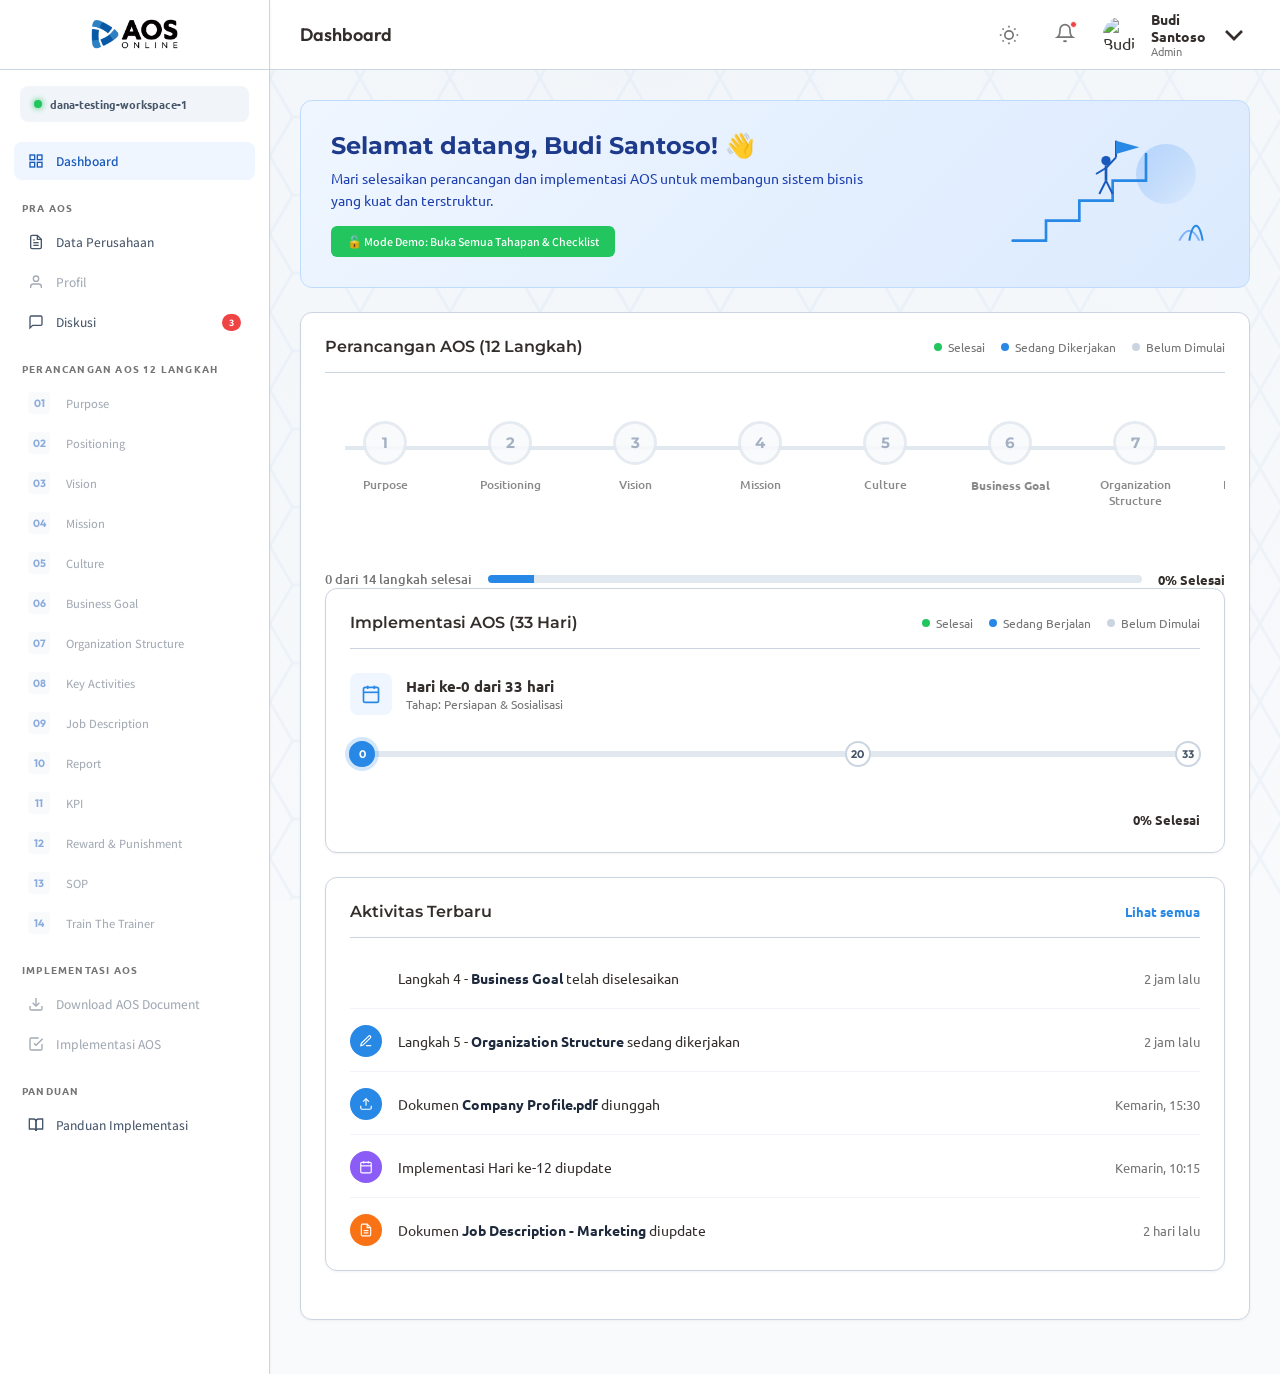
==== index.html @ a9e2eb30 "fix" ====
<!DOCTYPE html>
<html lang="id">

<head>
    <meta charset="UTF-8">
    <meta name="viewport" content="width=device-width, initial-scale=1.0">
    <title>AOS Online - Concept Redesign Mockup</title>

    <!-- Google Fonts for Premium Typography (Outfit and Poppins as per Guidelines replacement) -->
    <link rel="preconnect" href="https://fonts.googleapis.com">
    <link rel="preconnect" href="https://fonts.gstatic.com" crossorigin>
    <link
        href="https://fonts.googleapis.com/css2?family=Assistant:wght@300;400;500;600;700;800&family=Montserrat:wght@300;400;500;600;700;800&family=Outfit:wght@300;400;500;600;700;800&family=Poppins:wght@300;400;500;600;700&family=Ubuntu:wght@300;400;500;700&display=swap"
        rel="stylesheet">

    <!-- Link styles.css -->
    <link rel="stylesheet" href="styles.css">
</head>

<body class="light-theme">

    <!-- APP CONTAINER -->
    <div class="app-container">

        <!-- SIDEBAR NAVIGATION -->
        <aside class="sidebar">
            <!-- Sidebar Header & Logo -->
            <div class="sidebar-logo">
                <img id="sidebar-logo-img" src="AOS Logo.png" alt="AOS Online Logo"
                    style="max-height: 40px; max-width: 100%; object-fit: contain;">
            </div>

            <!-- Workspace Status / Connection Badge -->
            <div class="workspace-badge">
                <span class="badge-dot pulse"></span>
                <span class="badge-title">dana-testing-workspace-1</span>
            </div>

            <!-- Sidebar Navigation Scroll Area -->
            <nav class="sidebar-nav">
                <!-- Dashboard (Main Page) -->
                <div class="nav-item active" data-tab="dashboard">
                    <svg class="nav-icon" viewBox="0 0 24 24" fill="none" stroke="currentColor" stroke-width="2">
                        <rect x="3" y="3" width="7" height="7"></rect>
                        <rect x="14" y="3" width="7" height="7"></rect>
                        <rect x="14" y="14" width="7" height="7"></rect>
                        <rect x="3" y="14" width="7" height="7"></rect>
                    </svg>
                    <span>Dashboard</span>
                </div>

                <div class="nav-section-title">Pra AOS</div>
                <div class="nav-item" data-tab="data-perusahaan" id="nav-data-perusahaan">
                    <svg class="nav-icon" viewBox="0 0 24 24" fill="none" stroke="currentColor" stroke-width="2">
                        <path d="M14 2H6a2 2 0 0 0-2 2v16a2 2 0 0 0 2 2h12a2 2 0 0 0 2-2V8z"></path>
                        <polyline points="14 2 14 8 20 8"></polyline>
                        <line x1="16" y1="13" x2="8" y2="13"></line>
                        <line x1="16" y1="17" x2="8" y2="17"></line>
                        <polyline points="10 9 9 9 8 9"></polyline>
                    </svg>
                    <span>Data Perusahaan</span>
                </div>
                <div class="nav-item locked" data-tab="profil" id="nav-profil">
                    <svg class="nav-icon" viewBox="0 0 24 24" fill="none" stroke="currentColor" stroke-width="2">
                        <path d="M20 21v-2a4 4 0 0 0-4-4H8a4 4 0 0 0-4 4v2"></path>
                        <circle cx="12" cy="7" r="4"></circle>
                    </svg>
                    <span>Profil</span>
                </div>
                <div class="nav-item" data-tab="diskusi" id="nav-diskusi">
                    <svg class="nav-icon" viewBox="0 0 24 24" fill="none" stroke="currentColor" stroke-width="2">
                        <path d="M21 15a2 2 0 0 1-2 2H7l-4 4V5a2 2 0 0 1 2-2h14a2 2 0 0 1 2 2z"></path>
                    </svg>
                    <span>Diskusi</span>
                    <span class="chat-unread-count">3</span>
                </div>

                <div class="nav-section-title">Perancangan AOS 12 Langkah</div>
                <div class="nav-item step-item locked" data-step="1" id="nav-step-1">
                    <span class="step-num">01</span>
                    <span>Purpose</span>
                </div>
                <div class="nav-item step-item locked" data-step="2" id="nav-step-2">
                    <span class="step-num">02</span>
                    <span>Positioning</span>
                </div>
                <div class="nav-item step-item locked" data-step="3" id="nav-step-3">
                    <span class="step-num">03</span>
                    <span>Vision</span>
                </div>
                <div class="nav-item step-item locked" data-step="4" id="nav-step-4">
                    <span class="step-num">04</span>
                    <span>Mission</span>
                </div>
                <div class="nav-item step-item locked" data-step="5" id="nav-step-5">
                    <span class="step-num">05</span>
                    <span>Culture</span>
                </div>
                <div class="nav-item step-item locked" data-step="6" id="nav-step-6">
                    <span class="step-num">06</span>
                    <span>Business Goal</span>
                </div>
                <div class="nav-item step-item locked" data-step="7" id="nav-step-7">
                    <span class="step-num">07</span>
                    <span>Organization Structure</span>
                </div>
                <div class="nav-item step-item locked" data-step="8" id="nav-step-8">
                    <span class="step-num">08</span>
                    <span>Key Activities</span>
                </div>
                <div class="nav-item step-item locked" data-step="9" id="nav-step-9">
                    <span class="step-num">09</span>
                    <span>Job Description</span>
                </div>
                <div class="nav-item step-item locked" data-step="10" id="nav-step-10">
                    <span class="step-num">10</span>
                    <span>Report</span>
                </div>
                <div class="nav-item step-item locked" data-step="11" id="nav-step-11">
                    <span class="step-num">11</span>
                    <span>KPI</span>
                </div>
                <div class="nav-item step-item locked" data-step="12" id="nav-step-12">
                    <span class="step-num">12</span>
                    <span>Reward & Punishment</span>
                </div>
                <div class="nav-item step-item locked" data-step="13" id="nav-step-13">
                    <span class="step-num">13</span>
                    <span>SOP</span>
                </div>
                <div class="nav-item step-item locked" data-step="14" id="nav-step-14">
                    <span class="step-num">14</span>
                    <span>Train The Trainer</span>
                </div>

                <div class="nav-section-title">Implementasi AOS</div>
                <div class="nav-item locked" data-tab="download-document" id="nav-download-document">
                    <svg class="nav-icon" viewBox="0 0 24 24" fill="none" stroke="currentColor" stroke-width="2">
                        <path d="M21 15v4a2 2 0 0 1-2 2H5a2 2 0 0 1-2-2v-4"></path>
                        <polyline points="7 10 12 15 17 10"></polyline>
                        <line x1="12" y1="15" x2="12" y2="3"></line>
                    </svg>
                    <span>Download AOS Document</span>
                </div>
                <div class="nav-item locked" data-tab="aos-checklist" id="nav-aos-checklist">
                    <svg class="nav-icon" viewBox="0 0 24 24" fill="none" stroke="currentColor" stroke-width="2">
                        <path d="M9 11l3 3L22 4"></path>
                        <path d="M21 12v7a2 2 0 0 1-2 2H5a2 2 0 0 1-2-2V5a2 2 0 0 1 2-2h11"></path>
                    </svg>
                    <span>Implementasi AOS</span>
                </div>

                <div class="nav-section-title">Panduan</div>
                <div class="nav-item" data-tab="panduan" id="nav-panduan">
                    <svg class="nav-icon" viewBox="0 0 24 24" fill="none" stroke="currentColor" stroke-width="2">
                        <path d="M2 3h6a4 4 0 0 1 4 4v14a3 3 0 0 0-3-3H2z"></path>
                        <path d="M22 3h-6a4 4 0 0 0-4 4v14a3 3 0 0 1 3-3h7z"></path>
                    </svg>
                    <span>Panduan Implementasi</span>
                </div>
            </nav>
        </aside>

        <!-- MAIN CONTENT CONTAINER -->
        <main class="main-content">

            <!-- HEADER -->
            <header class="main-header">
                <div class="header-breadcrumb">
                    <span class="breadcrumb-page current-page-title">Dashboard</span>
                </div>

                <div class="header-actions">
                    <!-- Theme Toggle -->
                    <button class="theme-toggle-btn" aria-label="Toggle Theme">
                        <svg class="sun-icon" viewBox="0 0 24 24" fill="none" stroke="currentColor" stroke-width="2">
                            <circle cx="12" cy="12" r="5"></circle>
                            <line x1="12" y1="1" x2="12" y2="3"></line>
                            <line x1="12" y1="21" x2="12" y2="23"></line>
                            <line x1="4.22" y1="4.22" x2="5.64" y2="5.64"></line>
                            <line x1="18.36" y1="18.36" x2="19.78" y2="19.78"></line>
                            <line x1="1" y1="12" x2="3" y2="12"></line>
                            <line x1="21" y1="12" x2="23" y2="12"></line>
                            <line x1="4.22" y1="19.78" x2="5.64" y2="18.36"></line>
                            <line x1="18.36" y1="5.64" x2="19.78" y2="4.22"></line>
                        </svg>
                        <svg class="moon-icon" viewBox="0 0 24 24" fill="none" stroke="currentColor" stroke-width="2">
                            <path d="M21 12.79A9 9 0 1 1 11.21 3 7 7 0 0 0 21 12.79z"></path>
                        </svg>
                    </button>

                    <!-- Notifications -->
                    <div class="notifications-dropdown">
                        <div class="notification-trigger">
                            <svg viewBox="0 0 24 24" fill="none" stroke="currentColor" stroke-width="2">
                                <path d="M18 8A6 6 0 0 0 6 8c0 7-3 9-3 9h18s-3-2-3-9"></path>
                                <path d="M13.73 21a2 2 0 0 1-3.46 0"></path>
                            </svg>
                            <span class="notif-dot"></span>
                        </div>
                    </div>

                    <!-- User Profile Dropdown -->
                    <div class="user-profile">
                        <img src="https://images.unsplash.com/photo-1472099645785-5658abf4ff4e?auto=format&fit=crop&w=150&h=150&q=80"
                            alt="Budi Santoso User Avatar" class="user-avatar">
                        <div class="user-info-text">
                            <span class="user-name">Budi Santoso</span>
                            <span class="user-role">Admin</span>
                        </div>
                        <svg class="dropdown-chevron" viewBox="0 0 24 24" fill="none" stroke="currentColor"
                            stroke-width="2">
                            <polyline points="6 9 12 15 18 9"></polyline>
                        </svg>
                    </div>
                </div>
            </header>

            <!-- VIEWPORT (SCROLLABLE CONTENT WINDOW) -->
            <div class="viewport">

                <!-- 1. DASHBOARD VIEW -->
                <div class="view-panel active-panel" id="panel-dashboard">
                    <!-- Welcome Banner with Brand Guidelines Gradient and climbing man illustration -->
                    <section class="dashboard-banner">
                        <div class="banner-content">
                            <h1 class="banner-title">Selamat datang, Budi Santoso! 👋</h1>
                            <p class="banner-desc">Mari selesaikan perancangan dan implementasi AOS untuk membangun
                                sistem bisnis yang kuat dan terstruktur.</p>
                            <button class="btn btn-success" id="btn-unlock-all-demo"
                                style="margin-top: 15px; font-size:12px; font-weight:600; padding:8px 16px; display:inline-flex; align-items:center; gap:6px; cursor:pointer;">
                                🔓 Mode Demo: Buka Semua Tahapan & Checklist
                            </button>
                        </div>
                        <div class="banner-visual">
                            <!-- Premium SVG Illustration: Business Success / Scaling Steps -->
                            <svg viewBox="0 0 320 180" xmlns="http://www.w3.org/2000/svg">
                                <defs>
                                    <linearGradient id="stairs-grad" x1="0%" y1="100%" x2="0%" y2="0%">
                                        <stop offset="0%" stop-color="#1859BC" stop-opacity="0.1" />
                                        <stop offset="100%" stop-color="#2888E6" stop-opacity="0.8" />
                                    </linearGradient>
                                    <linearGradient id="sun-glow" x1="0%" y1="0%" x2="100%" y2="100%">
                                        <stop offset="0%" stop-color="#82B2FA" stop-opacity="0.4" />
                                        <stop offset="100%" stop-color="#2888E6" stop-opacity="0" />
                                    </linearGradient>
                                </defs>
                                <circle cx="240" cy="60" r="45" fill="url(#sun-glow)" />
                                <!-- Stairs representing AOS Steps -->
                                <path d="M10 160 L60 160 L60 130 L110 130 L110 100 L160 100 L160 70 L210 70 L210 30"
                                    fill="none" stroke="#2888E6" stroke-width="4" stroke-linecap="round" />
                                <!-- Businessman climbing stairs holding a blue flag -->
                                <g transform="translate(130, 25)">
                                    <!-- Head -->
                                    <circle cx="20" cy="15" r="7" fill="#1859BC" />
                                    <line x1="20" y1="22" x2="20" y2="45" stroke="#1859BC" stroke-width="4" />
                                    <!-- Arms -->
                                    <line x1="20" y1="26" x2="35" y2="10" stroke="#1859BC" stroke-width="3" />
                                    <line x1="20" y1="26" x2="5" y2="35" stroke="#1859BC" stroke-width="3" />
                                    <!-- Legs -->
                                    <line x1="20" y1="45" x2="10" y2="65" stroke="#1859BC" stroke-width="3" />
                                    <line x1="20" y1="45" x2="30" y2="65" stroke="#1859BC" stroke-width="3" />
                                    <!-- Flagpole and flag -->
                                    <line x1="35" y1="10" x2="35" y2="-15" stroke="#1859BC" stroke-width="3" />
                                    <path d="M35 -15 L70 -5 L35 5 Z" fill="#2888E6" />
                                </g>
                                <!-- Plants illustration elements in background -->
                                <path d="M260 160 C270 140, 280 140, 290 160" stroke="#82B2FA" stroke-width="3"
                                    fill="none" />
                                <path d="M275 160 C280 130, 290 130, 295 160" stroke="#2888E6" stroke-width="3"
                                    fill="none" />
                            </svg>
                        </div>
                    </section>

                    <!-- AOS 12 Langkah Horizontal Node Timeline -->
                    <section class="tracker-section">
                        <div class="section-header">
                            <h2 class="section-title">Perancangan AOS (12 Langkah)</h2>
                            <div class="status-legend">
                                <span class="legend-item"><span class="legend-dot bg-success"></span> Selesai</span>
                                <span class="legend-item"><span class="legend-dot bg-blue"></span> Sedang
                                    Dikerjakan</span>
                                <span class="legend-item"><span class="legend-dot bg-muted"></span> Belum Dimulai</span>
                            </div>
                        </div>

                        <!-- Horizontal Node List Container -->
                        <div class="horizontal-timeline-container">
                            <div class="timeline-nodes-wrapper">
                                <div class="timeline-connect-line"></div>
                                <div class="timeline-nodes-list">
                                    <!-- Step 1: Purpose -->
                                    <div class="step-node completed" data-step="1">
                                        <div class="node-circle">
                                            0
                                            <span class="badge-check">✅</span>
                                        </div>
                                        <span class="node-label">Purpose</span>
                                    </div>
                                    <!-- Step 2: Positioning -->
                                    <div class="step-node completed" data-step="2">
                                        <div class="node-circle">
                                            0
                                            <span class="badge-check">✅</span>
                                        </div>
                                        <span class="node-label">Positioning</span>
                                    </div>
                                    <!-- Step 3: Vision -->
                                    <div class="step-node completed" data-step="3">
                                        <div class="node-circle">
                                            1
                                            <span class="badge-check">✅</span>
                                        </div>
                                        <span class="node-label">Vision</span>
                                    </div>
                                    <!-- Step 4: Mission -->
                                    <div class="step-node completed" data-step="4">
                                        <div class="node-circle">
                                            2
                                            <span class="badge-check">✅</span>
                                        </div>
                                        <span class="node-label">Mission</span>
                                    </div>
                                    <!-- Step 5: Culture -->
                                    <div class="step-node completed" data-step="5">
                                        <div class="node-circle">
                                            3
                                            <span class="badge-check">✅</span>
                                        </div>
                                        <span class="node-label">Culture</span>
                                    </div>
                                    <!-- Step 6: Business Goal -->
                                    <div class="step-node in-progress" data-step="6">
                                        <div class="node-circle">4</div>
                                        <span class="node-label font-bold">Business Goal</span>
                                    </div>
                                    <!-- Step 7: Organization Structure -->
                                    <div class="step-node locked" data-step="7">
                                        <div class="node-circle">5</div>
                                        <span class="node-label">Organization Structure</span>
                                    </div>
                                    <!-- Step 8: Key Activities -->
                                    <div class="step-node locked" data-step="8">
                                        <div class="node-circle">6</div>
                                        <span class="node-label">Key Activities</span>
                                    </div>
                                    <!-- Step 9: Job Description -->
                                    <div class="step-node locked" data-step="9">
                                        <div class="node-circle">7</div>
                                        <span class="node-label">Job Description</span>
                                    </div>
                                    <!-- Step 10: Report -->
                                    <div class="step-node locked" data-step="10">
                                        <div class="node-circle">8</div>
                                        <span class="node-label">Report</span>
                                    </div>
                                    <!-- Step 11: KPI -->
                                    <div class="step-node locked" data-step="11">
                                        <div class="node-circle">9</div>
                                        <span class="node-label">Key Performance Indicator (KPI)</span>
                                    </div>
                                    <!-- Step 12: Reward & Punishment -->
                                    <div class="step-node locked" data-step="12">
                                        <div class="node-circle">10</div>
                                        <span class="node-label">Reward & Punishment</span>
                                    </div>
                                    <!-- Step 13: SOP -->
                                    <div class="step-node locked" data-step="13">
                                        <div class="node-circle">11</div>
                                        <span class="node-label">Standard Operating Procedure</span>
                                    </div>
                                    <!-- Step 14: Train The Trainer -->
                                    <div class="step-node locked" data-step="14">
                                        <div class="node-circle">12</div>
                                        <span class="node-label">Train The Trainer</span>
                                    </div>
                                </div>
                            </div>
                        </div>

                        <!-- Segmented progress bar matching user screenshot -->
                        <div class="progress-bar-section">
                            <span class="progress-desc-text">5 dari 12 langkah selesai</span>
                            <div class="progress-bar-container-multi">
                                <div class="progress-bar-segment segment-green" style="width: 42%;"></div>
                                <div class="progress-bar-segment segment-blue" style="width: 15%;"></div>
                                <div class="progress-bar-segment segment-gray" style="width: 43%;"></div>
                            </div>
                            <span class="progress-pct-text">42% Selesai</span>
                        </div>

                        <!-- Implementasi AOS (33 Hari) Section -->
                        <section class="tracker-section">
                            <div class="section-header">
                                <h2 class="section-title">Implementasi AOS (33 Hari)</h2>
                                <div class="status-legend">
                                    <span class="legend-item"><span class="legend-dot bg-success"></span> Selesai</span>
                                    <span class="legend-item"><span class="legend-dot bg-blue"></span> Sedang
                                        Berjalan</span>
                                    <span class="legend-item"><span class="legend-dot bg-muted"></span> Belum
                                        Dimulai</span>
                                </div>
                            </div>

                            <div class="implementation-container">
                                <div class="impl-info-row">
                                    <div class="impl-icon-box">
                                        <svg viewBox="0 0 24 24" fill="none" stroke="currentColor" stroke-width="2">
                                            <rect x="3" y="4" width="18" height="18" rx="2" ry="2"></rect>
                                            <line x1="16" y1="2" x2="16" y2="6"></line>
                                            <line x1="8" y1="2" x2="8" y2="6"></line>
                                            <line x1="3" y1="10" x2="21" y2="10"></line>
                                        </svg>
                                    </div>
                                    <div class="impl-meta-text">
                                        <span class="impl-title" id="dashboard-impl-title">Hari ke-12 dari 33
                                            hari</span>
                                        <span class="impl-desc" id="dashboard-impl-desc">Tahap: Persiapan &
                                            Sosialisasi</span>
                                    </div>
                                </div>

                                <div class="impl-timeline-bar-wrapper">
                                    <div class="impl-timeline-line">
                                        <div class="impl-timeline-fill" id="dashboard-impl-fill" style="width: 36%;">
                                        </div>
                                        <span class="impl-marker" style="left: 0%;">1</span>
                                        <span class="impl-marker active-marker" id="dashboard-impl-marker"
                                            style="left: 36%;">12</span>
                                        <span class="impl-marker" style="left: 60%;">20</span>
                                        <span class="impl-marker" style="left: 100%;">33</span>
                                    </div>
                                </div>

                                <div class="progress-bar-section">
                                    <span class="progress-pct-text font-bold" id="dashboard-impl-pct"
                                        style="margin-left: auto;">36% Selesai</span>
                                </div>
                            </div>
                        </section>

                        <!-- Aktivitas Terbaru Section -->
                        <section class="tracker-section">
                            <div class="section-header">
                                <h2 class="section-title">Aktivitas Terbaru</h2>
                                <a href="#" class="view-all-link">Lihat semua</a>
                            </div>

                            <ul class="activity-list-simple">
                                <li class="activity-row">
                                    <div class="activity-icon bg-green">
                                        <svg viewBox="0 0 24 24" fill="none" stroke="currentColor" stroke-width="2">
                                            <polyline points="20 6 9 17 4 12"></polyline>
                                        </svg>
                                    </div>
                                    <span class="activity-desc">Langkah 4 - <strong>Business Goal</strong> telah
                                        diselesaikan</span>
                                    <span class="activity-timestamp">2 jam lalu</span>
                                </li>
                                <li class="activity-row">
                                    <div class="activity-icon bg-blue">
                                        <svg viewBox="0 0 24 24" fill="none" stroke="currentColor" stroke-width="2">
                                            <path d="M12 20h9"></path>
                                            <path d="M16.5 3.5a2.12 2.12 0 0 1 3 3L7 19l-4 1 1-4Z"></path>
                                        </svg>
                                    </div>
                                    <span class="activity-desc">Langkah 5 - <strong>Organization Structure</strong>
                                        sedang dikerjakan</span>
                                    <span class="activity-timestamp">2 jam lalu</span>
                                </li>
                                <li class="activity-row">
                                    <div class="activity-icon bg-blue">
                                        <svg viewBox="0 0 24 24" fill="none" stroke="currentColor" stroke-width="2">
                                            <path d="M21 15v4a2 2 0 0 1-2 2H5a2 2 0 0 1-2-2v-4"></path>
                                            <polyline points="17 8 12 3 7 8"></polyline>
                                            <line x1="12" y1="3" x2="12" y2="15"></line>
                                        </svg>
                                    </div>
                                    <span class="activity-desc">Dokumen <strong>Company Profile.pdf</strong>
                                        diunggah</span>
                                    <span class="activity-timestamp">Kemarin, 15:30</span>
                                </li>
                                <li class="activity-row">
                                    <div class="activity-icon bg-purple">
                                        <svg viewBox="0 0 24 24" fill="none" stroke="currentColor" stroke-width="2">
                                            <rect x="3" y="4" width="18" height="18" rx="2" ry="2"></rect>
                                            <line x1="16" y1="2" x2="16" y2="6"></line>
                                            <line x1="8" y1="2" x2="8" y2="6"></line>
                                            <line x1="3" y1="10" x2="21" y2="10"></line>
                                        </svg>
                                    </div>
                                    <span class="activity-desc">Implementasi Hari ke-12 diupdate</span>
                                    <span class="activity-timestamp">Kemarin, 10:15</span>
                                </li>
                                <li class="activity-row">
                                    <div class="activity-icon bg-orange">
                                        <svg viewBox="0 0 24 24" fill="none" stroke="currentColor" stroke-width="2">
                                            <path d="M14 2H6a2 2 0 0 0-2 2v16a2 2 0 0 0 2 2h12a2 2 0 0 0 2-2V8z"></path>
                                            <polyline points="14 2 14 8 20 8"></polyline>
                                            <line x1="16" y1="13" x2="8" y2="13"></line>
                                            <line x1="16" y1="17" x2="8" y2="17"></line>
                                        </svg>
                                    </div>
                                    <span class="activity-desc">Dokumen <strong>Job Description - Marketing</strong>
                                        diupdate</span>
                                    <span class="activity-timestamp">2 hari lalu</span>
                                </li>
                            </ul>
                        </section>
                </div>

                <!-- 2. DATA PERUSAHAAN VIEW -->
                <div class="view-panel" id="panel-data-perusahaan">
                    <div class="split-view-container">
                        <!-- Left Panel: Guided Form (V1) -->
                        <div class="form-container-card">
                            <div class="form-wizard-header">
                                <h2 class="form-wizard-title">Konfigurasi Data Perusahaan</h2>
                                <p class="form-wizard-subtitle">Silakan lengkapi profil identitas pemilik bisnis dan
                                    badan usaha Anda sesuai data riil saat ini.</p>

                                <!-- Step Indicators (3-step setup: Pemilik, Bisnis, & Produk) -->
                                <div class="wizard-steps-indicator">
                                    <div class="wizard-step active-step-indicator" data-step-indicator="1">
                                        <span class="step-indicator-num">1</span>
                                        <span class="step-indicator-label">Identitas Pemilik</span>
                                    </div>
                                    <div class="wizard-indicator-line"></div>
                                    <div class="wizard-step" data-step-indicator="2">
                                        <span class="step-indicator-num">2</span>
                                        <span class="step-indicator-label">Identitas Bisnis</span>
                                    </div>
                                    <div class="wizard-indicator-line"></div>
                                    <div class="wizard-step" data-step-indicator="3">
                                        <span class="step-indicator-num">3</span>
                                        <span class="step-indicator-label">Produk Usaha</span>
                                    </div>
                                </div>
                            </div>

                            <!-- Wizard Form Content -->
                            <form id="company-wizard-form">
                                <!-- Step 1: Identitas Pemilik Bisnis -->
                                <div class="wizard-form-page active-form-page" data-form-page="1">
                                    <h3 class="form-section-title"
                                        style="font-size: 15px; margin-bottom: 15px; font-weight:600; color:var(--brand-royal);">
                                        Identitas Pemilik Bisnis (Pemilik)</h3>

                                    <div class="form-grid-2">
                                        <div class="form-group">
                                            <label for="owner-fullname">Nama Lengkap Pemilik *</label>
                                            <input type="text" id="owner-fullname" class="form-control" value="danaa">
                                        </div>
                                        <div class="form-group">
                                            <label for="owner-nickname">Nama Panggilan Pemilik *</label>
                                            <input type="text" id="owner-nickname" class="form-control" value="dana">
                                        </div>
                                    </div>

                                    <div class="form-group">
                                        <label for="owner-whatsapp">No WhatsApp *</label>
                                        <input type="text" id="owner-whatsapp" class="form-control"
                                            value="+628574734535">
                                    </div>

                                    <div class="form-grid-2">
                                        <div class="form-group">
                                            <label for="owner-province">Provinsi *</label>
                                            <select id="owner-province" class="form-control">
                                                <option value="JAWA TENGAH" selected>JAWA TENGAH</option>
                                                <option value="JAWA BARAT">JAWA BARAT</option>
                                                <option value="JAWA TIMUR">JAWA TIMUR</option>
                                                <option value="DKI JAKARTA">DKI JAKARTA</option>
                                                <option value="DI YOGYAKARTA">DI YOGYAKARTA</option>
                                            </select>
                                        </div>
                                        <div class="form-group">
                                            <label for="owner-city">Kota Domisili Pemilik *</label>
                                            <select id="owner-city" class="form-control">
                                                <option value="KABUPATEN CILACAP" selected>KABUPATEN CILACAP</option>
                                                <option value="KOTA SEMARANG">KOTA SEMARANG</option>
                                                <option value="KABUPATEN BANYUMAS">KABUPATEN BANYUMAS</option>
                                                <option value="KOTA SURAKARTA">KOTA SURAKARTA</option>
                                            </select>
                                        </div>
                                    </div>

                                    <div class="form-group">
                                        <label for="owner-gender">Jenis Kelamin *</label>
                                        <select id="owner-gender" class="form-control">
                                            <option value="pria" selected>Pria</option>
                                            <option value="wanita">Wanita</option>
                                        </select>
                                    </div>

                                    <div class="form-group">
                                        <label>Komunitas Bisnis yang Diikuti (Opsional)</label>
                                        <div id="community-input-group" style="display: flex; flex-direction: column; gap: 8px; margin-bottom: 8px;">
                                            <div class="dynamic-input-item" style="display:flex; gap:8px;">
                                                <input type="text" class="form-control" value="HIPMI" placeholder="Contoh: HIPMI, TDA, dll">
                                                <button type="button" class="btn btn-outline" style="padding: 0 12px; color: var(--danger); border-color: rgba(239,68,68,0.2);" onclick="this.parentElement.remove()" title="Hapus">
                                                    <svg viewBox="0 0 24 24" width="16" height="16" fill="none" stroke="currentColor" stroke-width="2"><path d="M18 6L6 18"></path><path d="M6 6l12 12"></path></svg>
                                                </button>
                                            </div>
                                        </div>
                                        <button type="button" class="btn btn-outline" style="font-size: 12px; padding: 6px 12px; display: inline-flex; align-items: center; gap: 6px; margin-top: 4px;" onclick="addCommunityInput()">
                                            <svg viewBox="0 0 24 24" width="14" height="14" fill="none" stroke="currentColor" stroke-width="2"><line x1="12" y1="5" x2="12" y2="19"></line><line x1="5" y1="12" x2="19" y2="12"></line></svg>
                                            Tambah Komunitas
                                        </button>
                                        
                                        <script>
                                            function addCommunityInput() {
                                                const container = document.getElementById('community-input-group');
                                                const div = document.createElement('div');
                                                div.className = 'dynamic-input-item';
                                                div.style.cssText = 'display:flex; gap:8px;';
                                                div.innerHTML = `
                                                    <input type="text" class="form-control" placeholder="Nama komunitas baru...">
                                                    <button type="button" class="btn btn-outline" style="padding: 0 12px; color: var(--danger); border-color: rgba(239,68,68,0.2);" onclick="this.parentElement.remove()" title="Hapus">
                                                        <svg viewBox="0 0 24 24" width="16" height="16" fill="none" stroke="currentColor" stroke-width="2"><path d="M18 6L6 18"></path><path d="M6 6l12 12"></path></svg>
                                                    </button>
                                                `;
                                                container.appendChild(div);
                                            }
                                        </script>
                                    </div>

                                    <div class="form-actions-wizard">
                                        <div></div>
                                        <button type="button" class="btn btn-primary btn-next-wizard"
                                            data-target-step="2">Lanjut Ke Identitas Bisnis &rarr;</button>
                                    </div>
                                </div>

                                <!-- Step 2: Identitas Bisnis -->
                                <div class="wizard-form-page" data-form-page="2">
                                    <h3 class="form-section-title"
                                        style="font-size: 15px; margin-bottom: 15px; font-weight:600; color:var(--brand-royal);">
                                        Identitas Bisnis & Operasional</h3>

                                    <div class="form-grid-2">
                                        <div class="form-group">
                                            <label for="company-brand">Nama Bisnis (Brand) *</label>
                                            <input type="text" id="company-brand" class="form-control" value="hpe">
                                        </div>
                                        <div class="form-group">
                                            <label for="company-entity">Badan Hukum *</label>
                                            <select id="company-entity" class="form-control">
                                                <option value="PT" selected>PT</option>
                                                <option value="CV">CV</option>
                                                <option value="UD">UD</option>
                                                <option value="Perorangan">Perorangan</option>
                                            </select>
                                        </div>
                                    </div>

                                    <div class="form-grid-2">
                                        <div class="form-group">
                                            <label for="company-legal">Nama Legal Bisnis *</label>
                                            <input type="text" id="company-legal" class="form-control"
                                                value="PT Harta Putera Epik">
                                        </div>
                                        <div class="form-group">
                                            <label for="company-industry">Industri *</label>
                                            <select id="company-industry" class="form-control">
                                                <option value="Pendidikan">Pendidikan</option>
                                                <option value="FnB">FnB</option>
                                                <option value="Manufaktur" selected>Manufaktur</option>
                                                <option value="Retail & Toko">Retail & Toko</option>
                                                <option value="Developer & Kontraktor">Developer & Kontraktor</option>
                                                <option value="Fashion">Fashion</option>
                                                <option value="Klinik">Klinik</option>
                                            </select>
                                        </div>
                                    </div>

                                    <div class="form-grid-2">
                                        <div class="form-group">
                                            <label for="company-category">Kategori Bisnis *</label>
                                            <select id="company-category" class="form-control">
                                                <!-- Will be populated dynamically in app.js -->
                                            </select>
                                        </div>
                                        <div class="form-group">
                                            <label for="company-age">Lama Usaha (Tahun) *</label>
                                            <input type="number" id="company-age" class="form-control" value="3"
                                                min="0">
                                        </div>
                                    </div>

                                    <!-- Conditional field for other business category -->
                                    <div class="form-group" id="company-category-other-wrapper" style="display: none;">
                                        <label for="company-category-other">Keterangan Nama Produk/Layanan Utama
                                            *</label>
                                        <input type="text" id="company-category-other" class="form-control"
                                            placeholder="Masukkan kategori lainnya">
                                    </div>

                                    <div class="form-grid-2">
                                        <div class="form-group">
                                            <label for="company-branches">Jumlah Cabang (Jika Ada) *</label>
                                            <input type="number" id="company-branches" class="form-control" value="2"
                                                min="0">
                                        </div>
                                        <div class="form-group">
                                            <label for="company-ownership">Status Kepemilikan Usaha *</label>
                                            <select id="company-ownership" class="form-control">
                                                <option value="Milik Pribadi" selected>Milik Pribadi</option>
                                                <option value="Syirkah">Syirkah</option>
                                            </select>
                                        </div>
                                    </div>

                                    <!-- Conditional field for partnership count -->
                                    <div class="form-group" id="company-partners-count-wrapper" style="display: none;">
                                        <label for="company-partners-count">Jumlah Mitra (Berapa Orang) *</label>
                                        <input type="number" id="company-partners-count" class="form-control" value="1"
                                            min="1">
                                    </div>

                                    <div class="form-grid-2">
                                        <div class="form-group">
                                            <label for="company-status">Status Usaha *</label>
                                            <select id="company-status" class="form-control">
                                                <option value="Pusat" selected>Pusat</option>
                                                <option value="Cabang">Cabang</option>
                                            </select>
                                        </div>
                                        <div class="form-group">
                                            <label for="company-employees">Jumlah Karyawan Total *</label>
                                            <input type="number" id="company-employees" class="form-control" value="25"
                                                min="0">
                                        </div>
                                    </div>

                                    <div class="form-grid-2">
                                        <div class="form-group">
                                            <label for="company-revenue">Skala Bisnis (Omset) Tahunan *</label>
                                            <select id="company-revenue" class="form-control">
                                                <option value="Mikro (< 300 Juta)">Mikro (< 300 Juta)</option>
                                                <option value="Kecil (300 Jt - 2.5 M)" selected>Kecil (300 Jt - 2.5 M)
                                                </option>
                                                <option value="Menengah (2.5 M - 50 M)">Menengah (2.5 M - 50 M)</option>
                                                <option value="Besar (> 50 Miliar)">Besar (> 50 Miliar)</option>
                                            </select>
                                        </div>
                                        <div class="form-group">
                                            <label for="company-psak">Laporan Keuangan PSAK? *</label>
                                            <select id="company-psak" class="form-control">
                                                <option value="Sudah">Sudah</option>
                                                <option value="Belum" selected>Belum</option>
                                                <option value="Sedang Proses">Sedang Proses</option>
                                            </select>
                                        </div>
                                    </div>

                                    <div class="form-grid-2">
                                        <div class="form-group">
                                            <label for="company-province">Provinsi Usaha *</label>
                                            <select id="company-province" class="form-control">
                                                <option value="DKI JAKARTA" selected>DKI JAKARTA</option>
                                                <option value="JAWA BARAT">JAWA BARAT</option>
                                                <option value="JAWA TENGAH">JAWA TENGAH</option>
                                                <option value="DI YOGYAKARTA">DI YOGYAKARTA</option>
                                            </select>
                                        </div>
                                        <div class="form-group">
                                            <label for="company-city">Kota Usaha *</label>
                                            <select id="company-city" class="form-control">
                                                <option value="JAKARTA SELATAN" selected>JAKARTA SELATAN</option>
                                                <option value="KOTA SEMARANG">KOTA SEMARANG</option>
                                                <option value="KOTA YOGYAKARTA">KOTA YOGYAKARTA</option>
                                                <option value="KABUPATEN SLEMAN">KABUPATEN SLEMAN</option>
                                            </select>
                                        </div>
                                    </div>

                                    <div class="form-grid-2">
                                        <div class="form-group">
                                            <label for="company-phone">Nomor Telepon Kantor *</label>
                                            <input type="text" id="company-phone" class="form-control"
                                                value="021-88992211">
                                        </div>
                                        <div class="form-group">
                                            <label for="sales-website">Website Bisnis *</label>
                                            <input type="text" id="sales-website" class="form-control"
                                                value="https://hartaputera.id">
                                        </div>
                                    </div>

                                    <div class="form-group">
                                        <label for="company-address">Alamat Kantor Pusat *</label>
                                        <textarea id="company-address" class="form-control"
                                            rows="2">South Quarter Tower A, Lt. 12, Cilandak, Jakarta Selatan</textarea>
                                    </div>

                                    <div class="form-group" style="margin-top: 15px;">
                                        <label>3 Masalah Utama Bisnis Saat Ini *</label>
                                        <div style="display: flex; flex-direction: column; gap: 8px;">
                                            <input type="text" id="company-issue-1" class="form-control"
                                                placeholder="Masalah 1"
                                                value="Ketergantungan operasional pada founder tinggi">
                                            <input type="text" id="company-issue-2" class="form-control"
                                                placeholder="Masalah 2"
                                                value="Belum memiliki SOP tertulis yang terstandarisasi">
                                            <input type="text" id="company-issue-3" class="form-control"
                                                placeholder="Masalah 3"
                                                value="Pencatatan keuangan masih manual & belum PSAK">
                                        </div>
                                    </div>

                                    <div class="form-actions-wizard">
                                        <button type="button" class="btn btn-outline btn-prev-wizard"
                                            data-target-step="1">&larr; Kembali</button>
                                        <button type="button" class="btn btn-primary btn-next-wizard"
                                            data-target-step="3">Lanjut Ke Produk &rarr;</button>
                                    </div>
                                </div>

                                <!-- Step 3: Produk Perusahaan -->
                                <div class="wizard-form-page" data-form-page="3">
                                    <h3 class="form-section-title"
                                        style="font-size: 15px; margin-bottom: 15px; font-weight:600; color:var(--brand-royal);">
                                        Produk & Media Sosial</h3>

                                    <div class="form-group">
                                        <label for="product-primary">Produk/Layanan Utama yang Dijual *</label>
                                        <input type="text" id="product-primary" class="form-control"
                                            value="Aplikasi SaaS Manajemen Keuangan">
                                    </div>

                                    <!-- Sosial Media / Marketplace Section (Dynamic Rows) -->
                                    <div class="form-group">
                                        <label>Akun Sosial Media / Marketplace</label>
                                        <div id="social-media-rows-container">
                                            <div class="social-media-row"
                                                style="display: flex; gap: 10px; margin-bottom: 8px;">
                                                <select class="form-control social-platform" style="width: 35%;">
                                                    <option value="Instagram" selected>Instagram</option>
                                                    <option value="Facebook">Facebook</option>
                                                    <option value="TikTok">TikTok</option>
                                                    <option value="Shopee">Shopee</option>
                                                    <option value="Tokopedia">Tokopedia</option>
                                                    <option value="Lainnya">Lainnya</option>
                                                </select>
                                                <input type="text" class="form-control social-username"
                                                    placeholder="@akun / link" value="@hartaputera.id">
                                                <button type="button" class="btn btn-outline btn-remove-social"
                                                    style="padding: 10px; border-color: #fca5a5; color: #ef4444;">&times;</button>
                                            </div>
                                        </div>
                                        <button type="button" id="btn-add-social" class="btn btn-outline"
                                            style="font-size: 11px; padding: 6px 12px; margin-top: 5px;">+ Tambah
                                            Akun</button>
                                    </div>

                                    <!-- Kategori Lainnya & Rentang Harga -->
                                    <div class="form-group">
                                        <label>Kategori Produk & Estimasi Rentang Harga (Opsional)</label>
                                        <div class="product-price-grid"
                                            style="display: flex; flex-direction: column; gap: 8px;">
                                            <div class="price-row"
                                                style="display: flex; gap: 10px; align-items: center;">
                                                <input type="text" class="form-control prod-cat-name"
                                                    placeholder="Kategori Produk 1" value="Paket Premium"
                                                    style="flex: 2;">
                                                <input type="number" class="form-control prod-price-min"
                                                    placeholder="Harga Min" value="500000" style="flex: 1;">
                                                <span style="color: var(--text-muted); font-size: 11px;">s/d</span>
                                                <input type="number" class="form-control prod-price-max"
                                                    placeholder="Harga Max" value="1500000" style="flex: 1;">
                                            </div>
                                            <div class="price-row"
                                                style="display: flex; gap: 10px; align-items: center;">
                                                <input type="text" class="form-control prod-cat-name"
                                                    placeholder="Kategori Produk 2" value="Paket Starter"
                                                    style="flex: 2;">
                                                <input type="number" class="form-control prod-price-min"
                                                    placeholder="Harga Min" value="150000" style="flex: 1;">
                                                <span style="color: var(--text-muted); font-size: 11px;">s/d</span>
                                                <input type="number" class="form-control prod-price-max"
                                                    placeholder="Harga Max" value="450000" style="flex: 1;">
                                            </div>
                                            <div class="price-row"
                                                style="display: flex; gap: 10px; align-items: center;">
                                                <input type="text" class="form-control prod-cat-name"
                                                    placeholder="Kategori Produk 3" value="" style="flex: 2;">
                                                <input type="number" class="form-control prod-price-min"
                                                    placeholder="Harga Min" value="" style="flex: 1;">
                                                <span style="color: var(--text-muted); font-size: 11px;">s/d</span>
                                                <input type="number" class="form-control prod-price-max"
                                                    placeholder="Harga Max" value="" style="flex: 1;">
                                            </div>
                                            <div class="price-row"
                                                style="display: flex; gap: 10px; align-items: center;">
                                                <input type="text" class="form-control prod-cat-name"
                                                    placeholder="Kategori Produk 4" value="" style="flex: 2;">
                                                <input type="number" class="form-control prod-price-min"
                                                    placeholder="Harga Min" value="" style="flex: 1;">
                                                <span style="color: var(--text-muted); font-size: 11px;">s/d</span>
                                                <input type="number" class="form-control prod-price-max"
                                                    placeholder="Harga Max" value="" style="flex: 1;">
                                            </div>
                                            <div class="price-row"
                                                style="display: flex; gap: 10px; align-items: center;">
                                                <input type="text" class="form-control prod-cat-name"
                                                    placeholder="Kategori Produk 5" value="" style="flex: 2;">
                                                <input type="number" class="form-control prod-price-min"
                                                    placeholder="Harga Min" value="" style="flex: 1;">
                                                <span style="color: var(--text-muted); font-size: 11px;">s/d</span>
                                                <input type="number" class="form-control prod-price-max"
                                                    placeholder="Harga Max" value="" style="flex: 1;">
                                            </div>
                                        </div>
                                    </div>

                                    <div class="form-actions-wizard">
                                        <button type="button" class="btn btn-outline btn-prev-wizard"
                                            data-target-step="2">&larr; Kembali</button>
                                        <button type="submit" class="btn btn-success" id="btn-submit-wizard">Simpan Data
                                            Perusahaan &check;</button>
                                    </div>
                                </div>
                            </form>
                        </div>

                        <!-- Right Panel: Live Preview Card (V2 � Kartu Hidup) -->
                        <div class="live-card-preview-area">
                            <h4 class="preview-header-label">Live Preview (V2 � Kartu Hidup)</h4>
                            <div class="live-card">
                                <div class="live-card-hex-overlay"></div>
                                <div class="live-card-body">
                                    <div class="live-card-header">
                                        <div class="live-card-brand">
                                            <div class="live-card-logo-dot">AOS</div>
                                            <div>
                                                <h3 id="card-brand-preview">hpe</h3>
                                                <div
                                                    style="display: flex; gap: 6px; align-items: center; margin-top: 2px;">
                                                    <span id="card-industry-preview"
                                                        class="live-card-industry-tag">Teknologi & SaaS</span>
                                                    <span id="card-category-preview"
                                                        class="live-card-category-tag">Jasa</span>
                                                </div>
                                            </div>
                                        </div>
                                        <span id="card-entity-preview" class="live-card-entity-tag">PT</span>
                                    </div>

                                    <!-- Dynamic Details Container -->
                                    <div class="live-card-scroll-container">
                                        <!-- Section 1: Profil Pemilik -->
                                        <div class="card-section-block">
                                            <div class="column-title">Identitas Pemilik & Bisnis</div>
                                            <div class="card-info-grid">
                                                <div class="detail-row"><span class="detail-label">Pemilik</span><span
                                                        id="card-owner-preview" class="detail-value">danaa</span></div>
                                                <div class="detail-row"><span class="detail-label">WhatsApp</span><span
                                                        id="card-owner-wa-preview"
                                                        class="detail-value">+628574734535</span></div>
                                                <div class="detail-row"><span class="detail-label">Domisili</span><span
                                                        id="card-owner-city-preview" class="detail-value">CILACAP</span>
                                                </div>
                                                <div class="detail-row"><span class="detail-label">Nama Legal</span><span id="card-legal-preview"
                                                        class="detail-value">PT Harta Putera Epik</span></div>
                                            </div>
                                        </div>

                                        <!-- Section 2: Operasional & Skala -->
                                        <div class="card-section-block">
                                            <div class="column-title">Operasional & Skala Usaha</div>
                                            <div class="card-info-grid">
                                                <div class="detail-row"><span class="detail-label">Berdiri</span><span id="card-age-preview" class="detail-value">3 Tahun</span></div>
                                                <div class="detail-row"><span class="detail-label">Cabang</span><span
                                                        id="card-branches-preview" class="detail-value">2 Cabang</span>
                                                </div>
                                                <div class="detail-row"><span class="detail-label">Karyawan</span><span
                                                        id="card-employees-preview" class="detail-value">25 Orang</span>
                                                </div>
                                                <div class="detail-row"><span class="detail-label">Omset</span><span
                                                        id="card-revenue-preview" class="detail-value">300 Jt - 2.5 M</span></div>
                                                <div class="detail-row"><span
                                                        class="detail-label">Kepemilikan</span><span
                                                        id="card-ownership-preview" class="detail-value">Milik Sendiri</span></div>
                                                <div class="detail-row"><span class="detail-label">PSAK</span><span id="card-psak-preview"
                                                        class="detail-value">Belum</span></div>
                                                <div class="detail-row"><span
                                                        class="detail-label">Lokasi</span><span
                                                        id="card-loc-preview" class="detail-value">JAKARTA SELATAN, DKI JAKARTA</span></div>
                                                <div class="detail-row"><span
                                                        class="detail-label">Kontak</span><span
                                                        id="card-phone-web-preview" class="detail-value">021-88992211 / https://hartaputera.id</span></div>
                                            </div>
                                        </div>

                                        <!-- Section 3: Masalah Bisnis -->
                                        <div class="card-section-block">
                                            <div class="column-title">3 Masalah Utama Bisnis</div>
                                            <ol class="card-issues-list"
                                                style="margin-left: 12px; font-size: 11px; padding-left: 5px; line-height: 1.4;">
                                                <li id="card-issue-1-preview">Ketergantungan operasional pada founder
                                                    tinggi</li>
                                                <li id="card-issue-2-preview">Belum memiliki SOP tertulis yang
                                                    terstandarisasi</li>
                                                <li id="card-issue-3-preview">Pencatatan keuangan masih manual & belum
                                                    PSAK</li>
                                            </ol>
                                        </div>

                                        <!-- Section 4: Produk & Sosial Media -->
                                        <div class="card-section-block">
                                            <div class="column-title">Produk & Sosial Media</div>
                                            <div class="detail-row" style="margin-bottom: 5px;">
                                                <span class="detail-label">Produk Utama</span>
                                                <span id="card-product-preview" class="detail-value">Aplikasi SaaS
                                                    Manajemen Keuangan</span>
                                            </div>
                                            <div id="card-socials-preview"
                                                style="display: flex; flex-wrap: wrap; gap: 6px; margin-bottom: 5px;">
                                                <!-- Dynamic social media badges -->
                                            </div>
                                            <div id="card-prices-preview"
                                                style="font-size: 10px; display: flex; flex-direction: column; gap: 3px;">
                                                <!-- Dynamic pricing items -->
                                            </div>
                                        </div>

                                        <div class="detail-row" style="margin-top: 8px;">
                                            <span class="detail-label" style="width: 80px;">Alamat Kantor</span>
                                            <span id="card-address-preview" class="detail-value"
                                                style="white-space: normal;">South Quarter Tower A, Lt. 12, Cilandak,
                                                Jakarta Selatan</span>
                                        </div>
                                    </div>

                                    <div class="live-card-footer">
                                        <div class="live-card-status">
                                            <span class="status-indicator-light pulse-green"></span>
                                            <span id="card-status-preview">Tenant Aktif (Sudah Berjalan)</span>
                                        </div>
                                        <span class="card-uuid">UUID: AOS-2026-HPE99</span>
                                    </div>
                                </div>
                            </div>
                        </div>
                    </div>
                </div>

                <!-- 3. DISKUSI VIEW -->
                <div class="view-panel" id="panel-diskusi">
                    <div class="chat-workspace-container">
                        <!-- Chat Users Sidebar -->
                        <div class="chat-users-sidebar">
                            <h3 class="chat-sidebar-title">Anggota Diskusi</h3>
                            <div class="chat-search">
                                <input type="text" placeholder="Cari percakapan..." class="form-control text-sm">
                            </div>
                            <ul class="chat-user-list">
                                <li class="chat-user-item active-user">
                                    <div class="user-avatar-wrap">
                                        <img src="https://images.unsplash.com/photo-1507003211169-0a1dd7228f2d?auto=format&fit=crop&w=150&h=150&q=80"
                                            alt="Consultant avatar" class="chat-user-avatar">
                                        <span class="online-indicator"></span>
                                    </div>
                                    <div class="chat-user-meta">
                                        <span class="chat-user-name">Hilman Syahputra</span>
                                        <span class="chat-user-role">Konsultan AOS</span>
                                        <span class="chat-last-msg">Langkah 6 sudah kami siapkan template...</span>
                                    </div>
                                </li>
                                <li class="chat-user-item">
                                    <div class="user-avatar-wrap">
                                        <img src="https://images.unsplash.com/photo-1544005313-94ddf0286df2?auto=format&fit=crop&w=150&h=150&q=80"
                                            alt="Owner avatar" class="chat-user-avatar">
                                        <span class="online-indicator offline"></span>
                                    </div>
                                    <div class="chat-user-meta">
                                        <span class="chat-user-name">Dewi Lestari</span>
                                        <span class="chat-user-role">Owner Bisnis</span>
                                        <span class="chat-last-msg">Kapan jadwal evaluasi mingguan kita?</span>
                                    </div>
                                </li>
                            </ul>
                        </div>

                        <!-- Chat Message Window -->
                        <div class="chat-window">
                            <div class="chat-window-header">
                                <div class="active-chat-info">
                                    <h4 class="active-chat-name">Hilman Syahputra</h4>
                                    <span class="active-chat-status">Sedang online</span>
                                </div>
                            </div>
                            <div class="chat-messages-feed" id="chat-feed-box">
                                <div class="chat-message received-message">
                                    <div class="message-meta">
                                        <span class="sender-name">Hilman Syahputra</span>
                                        <span class="message-time">10:05</span>
                                    </div>
                                    <div class="message-bubble">
                                        Selamat pagi Pak Budi. Saya sudah meninjau draf visi misi yang bapak ajukan pada
                                        Langkah 3 & 4. Isinya sudah cukup selaras dengan sasaran industri teknologi
                                        bapak.
                                    </div>
                                </div>
                                <div class="chat-message sent-message">
                                    <div class="message-meta">
                                        <span class="sender-name">Anda</span>
                                        <span class="message-time">10:12</span>
                                    </div>
                                    <div class="message-bubble">
                                        Selamat pagi Pak Hilman. Terima kasih atas ulasannya. Saat ini kami sedang
                                        merumuskan Langkah 6 (Business Goal) terkait target penjualan produk CRM. Apakah
                                        ada acuan target rasio profit yang sehat?
                                    </div>
                                </div>
                                <div class="chat-system-event">
                                    <span>Hilman Syahputra mengunggah file
                                        <strong>Template_Business_Goal_AOS.xlsx</strong></span>
                                </div>
                                <div class="chat-message received-message">
                                    <div class="message-meta">
                                        <span class="sender-name">Hilman Syahputra</span>
                                        <span class="message-time">10:15</span>
                                    </div>
                                    <div class="message-bubble">
                                        Untuk industri SaaS, target marjin laba kotor awal rata-rata sehat berkisar
                                        antara 60%-70%. Saya baru saja melampirkan template Excel simulasi di atas untuk
                                        membantu penghitungan bapak sekeluarga. Silakan diunduh ya.
                                    </div>
                                </div>
                            </div>
                            <div class="chat-typing-indicator" id="typing-indicator" style="display: none;">
                                <span class="typing-dot"></span>
                                <span class="typing-dot"></span>
                                <span class="typing-dot"></span>
                                <span class="typing-label">Hilman Syahputra sedang mengetik...</span>
                            </div>
                            <div class="chat-input-area">
                                <form id="chat-input-form">
                                    <input type="text" id="chat-text-input"
                                        placeholder="Tulis pesan diskusi Anda disini..." class="form-control">
                                    <button type="submit" class="btn btn-primary">Kirim</button>
                                </form>
                            </div>
                        </div>
                    </div>
                </div>

                <!-- 4. PROFIL VIEW -->
                <div class="view-panel" id="panel-profil">
                    <div class="profile-dashboard-container">
                        <div class="profile-header-card">
                            <div class="profile-brand-banner">
                                <div class="profile-brand-logo">AOS</div>
                                <div class="profile-brand-meta">
                                    <h2 id="profile-brand-name">Harta Putera Epik</h2>
                                    <span id="profile-brand-legal" class="badge-legal">PT Harta Putera Epik</span>
                                    <span id="profile-brand-industry" class="badge-industry">Teknologi & SaaS</span>
                                </div>
                            </div>
                        </div>
                        <div class="profile-grid">
                            <div class="profile-section-card">
                                <h3 class="section-card-title">👤 Data Pemilik</h3>
                                <div class="profile-info-list">
                                    <div class="info-item"><span class="info-label">Nama Lengkap</span><span
                                            class="info-value" id="profile-owner-name">-</span></div>
                                    <div class="info-item"><span class="info-label">Nama Panggilan</span><span
                                            class="info-value" id="profile-owner-nickname">-</span></div>
                                    <div class="info-item"><span class="info-label">WhatsApp</span><span
                                            class="info-value" id="profile-owner-phone">-</span></div>
                                    <div class="info-item"><span class="info-label">Jenis Kelamin</span><span
                                            class="info-value" id="profile-owner-gender">-</span></div>
                                    <div class="info-item"><span class="info-label">Domisili</span><span
                                            class="info-value" id="profile-owner-city">-</span></div>
                                    <div class="info-item"><span class="info-label">Komunitas Bisnis</span><span
                                            class="info-value" id="profile-owner-community">-</span></div>
                                </div>
                            </div>
                            <div class="profile-section-card">
                                <h3 class="section-card-title">🏢 Detail Bisnis</h3>
                                <div class="profile-info-list">
                                    <div class="info-item"><span class="info-label">Badan Hukum</span><span
                                            class="info-value" id="profile-business-entity">-</span></div>
                                    <div class="info-item"><span class="info-label">Lama Usaha</span><span
                                            class="info-value" id="profile-business-age">-</span></div>
                                    <div class="info-item"><span class="info-label">Jumlah Cabang</span><span
                                            class="info-value" id="profile-business-branches">-</span></div>
                                    <div class="info-item"><span class="info-label">Status Kepemilikan</span><span
                                            class="info-value" id="profile-business-ownership">-</span></div>
                                    <div class="info-item"><span class="info-label">Jumlah Karyawan</span><span
                                            class="info-value" id="profile-business-employees">-</span></div>
                                    <div class="info-item"><span class="info-label">Skala Omset Tahunan</span><span
                                            class="info-value" id="profile-business-scale">-</span></div>
                                    <div class="info-item"><span class="info-label">Provinsi Lokasi</span><span
                                            class="info-value" id="profile-business-province">-</span></div>
                                    <div class="info-item"><span class="info-label">Kabupaten/Kota Lokasi</span><span
                                            class="info-value" id="profile-business-city">-</span></div>
                                    <div class="info-item"><span class="info-label">Laporan Keuangan PSAK</span><span
                                            class="info-value" id="profile-business-psak">-</span></div>
                                </div>
                            </div>
                            <div class="profile-section-card">
                                <h3 class="section-card-title">🛍️ Produk & Sosial Media</h3>
                                <div class="profile-info-list">
                                    <div class="info-item"><span class="info-label">Produk Utama</span><span
                                            class="info-value" id="profile-product-primary">-</span></div>
                                    <div class="info-item" style="flex-direction:column; align-items:flex-start;">
                                        <span class="info-label" style="margin-bottom:8px;">Kategori Produk & Estimasi
                                            Harga</span>
                                        <div class="price-list-preview" id="profile-prices-preview">
                                            <!-- Dynamically filled -->
                                        </div>
                                    </div>
                                    <div class="info-item" style="flex-direction:column; align-items:flex-start;">
                                        <span class="info-label" style="margin-bottom:8px;">Sosial Media</span>
                                        <div class="social-badges-container" id="profile-socials-preview">
                                            <!-- Dynamically filled -->
                                        </div>
                                    </div>
                                </div>
                            </div>
                            <div class="profile-section-card">
                                <h3 class="section-card-title">⚠️ Masalah Utama Bisnis</h3>
                                <div class="profile-issues-list" id="profile-issues-preview">
                                    <!-- Dynamically filled -->
                                </div>
                            </div>
                        </div>
                    </div>
                </div>

                <!-- 5. WORKSHEET VIEW (SPLIT SCREEN STEP FORM) -->
                <div class="view-panel" id="panel-worksheet">
                    <div class="worksheet-container">
                        <div class="worksheet-header">
                            <div class="worksheet-breadcrumb">
                                <span class="ws-parent">Perancangan AOS</span> &nbsp;/&nbsp; <span class="ws-current"
                                    id="ws-step-title">Langkah 01 - Purpose</span>
                            </div>
                            <div style="display:flex; gap:10px; align-items:center;">
                                <button class="btn btn-outline" id="btn-toggle-tips"
                                    style="font-size:11.5px; padding:8px 14px;">
                                    <svg class="toggle-tips-icon"
                                        style="width:14px; height:14px; transition: transform 0.2s;" viewBox="0 0 24 24"
                                        fill="none" stroke="currentColor" stroke-width="2">
                                        <polyline points="9 18 15 12 9 6"></polyline>
                                    </svg>
                                    <span class="toggle-tips-text">Sembunyikan Panduan</span>
                                </button>
                                <button class="btn btn-success" id="btn-save-step">Simpan & Lanjut 🚀</button>
                            </div>
                        </div>
                        <div class="worksheet-layout">
                            <div class="form-side" id="worksheet-form-container">
                                <!-- Form dynamically loaded here -->
                            </div>
                            <div class="tips-side">
                                <div class="tips-container">
                                    <h4 class="tips-title">💡 Tips Pengisian</h4>
                                    <div class="tips-content" id="worksheet-tips-content">
                                        <!-- Tips loaded here -->
                                    </div>
                                    <div class="tips-video-wrapper">
                                        <button class="btn btn-video" id="btn-play-video">
                                            <svg class="play-icon" viewBox="0 0 24 24" fill="currentColor">
                                                <polygon points="5 3 19 12 5 21 5 3"></polygon>
                                            </svg>
                                            <span>Tonton Video Panduan</span>
                                        </button>
                                    </div>
                                </div>
                            </div>
                        </div>
                    </div>
                </div>

                <!-- 5. DOWNLOAD DOCUMENT VIEW -->
                <div class="view-panel" id="panel-download-document">
                    <div class="checklist-container">
                        <h2 class="checklist-main-title">Download AOS Document</h2>
                        <p class="checklist-subtitle">Unduh kompilasi sistem bisnis perusahaan Anda berdasarkan jabatan
                            yang telah Anda rancang, atau unduh panduan implementasi 33 hari.</p>

                        <div class="checklist-grid" style="display:flex; flex-direction:column; gap:30px;">
                            <!-- Top: Positions document download table -->
                            <div class="form-card" style="margin-bottom: 0; padding: 25px;">
                                <div class="form-card-title" style="margin-bottom: 20px; font-size:16px;">Kompilasi
                                    Dokumen AOS per Jabatan</div>
                                <div style="overflow-x:auto;">
                                    <table class="table-form" id="ws-download-roles-table">
                                        <thead>
                                            <tr>
                                                <th>Nama Jabatan</th>
                                                <th>Divisi</th>
                                                <th>Level</th>
                                                <th style="width:120px; text-align:center;">Aksi</th>
                                            </tr>
                                        </thead>
                                        <tbody>
                                            <!-- Dynamically populated -->
                                        </tbody>
                                    </table>
                                </div>
                            </div>

                            <!-- Bottom: Premium PDF guide download card -->
                            <div class="form-card"
                                style="margin-bottom: 0; padding: 25px; background: linear-gradient(135deg, var(--muted-bg) 0%, rgba(30, 64, 175, 0.05) 100%); border-color: rgba(30, 64, 175, 0.2);">
                                <div style="display:flex; gap:20px; align-items:center; flex-wrap:wrap;">
                                    <div class="pdf-preview-icon"
                                        style="width:60px; height:80px; background:#ef4444; border-radius:6px; display:flex; flex-direction:column; justify-content:center; align-items:center; color:#fff; font-weight:900; font-size:18px; box-shadow:0 4px 6px -1px rgba(0,0,0,0.1);">
                                        PDF
                                    </div>
                                    <div style="flex:1; min-width:250px;">
                                        <h4
                                            style="font-family:'Montserrat', 'Outfit'; font-size:16px; font-weight:700; color:var(--brand-royal); margin-bottom:6px;">
                                            33 Hari Panduan Implementasi AOS</h4>
                                        <p
                                            style="font-size:12px; color:var(--text-muted); line-height:1.5; margin-bottom:0;">
                                            Buku panduan lengkap implementasi sistem bisnis praktis step-by-step selama
                                            33 hari berdasarkan modul pelatihan resmi. Unduh file untuk mulai menerapkan
                                            sistem kerja mandiri di tim Anda.</p>
                                    </div>
                                    <div>
                                        <button onclick="alert('Panduan implementasi PDF berhasil diunduh!')"
                                            class="btn btn-primary"
                                            style="display:inline-flex; align-items:center; gap:8px; cursor:pointer;">
                                            <svg style="width:18px; height:18px;" viewBox="0 0 24 24" fill="none"
                                                stroke="currentColor" stroke-width="2">
                                                <path d="M21 15v4a2 2 0 0 1-2 2H5a2 2 0 0 1-2-2v-4"></path>
                                                <polyline points="7 10 12 15 17 10"></polyline>
                                                <line x1="12" y1="15" x2="12" y2="3"></line>
                                            </svg>
                                            Download Panduan Implementasi (PDF)
                                        </button>
                                    </div>
                                </div>
                            </div>
                        </div>
                    </div>
                </div>

                <!-- 6. AOS CHECKLIST VIEW -->
                <div class="view-panel" id="panel-aos-checklist">
                    <div class="checklist-container">
                        <div class="checklist-header-flex"
                            style="display:flex; justify-content:space-between; align-items:center; flex-wrap:wrap; margin-bottom:20px; gap:15px;">
                            <div>
                                <h2 class="checklist-main-title">AOS Implementation Checklist</h2>
                                <p class="checklist-subtitle" style="margin-bottom:0;">Selamat! Seluruh 14 langkah
                                    perancangan sistem bisnis AOS telah selesai dirumuskan. Berikut adalah daftar
                                    checklist tindakan implementasi operasional untuk dijalankan di perusahaan Anda.</p>
                            </div>
                            <div class="checklist-overall-progress"
                                style="display:flex; align-items:center; gap:15px; background:var(--bg-card); padding:10px 20px; border-radius:10px; border:1px solid var(--border-color); box-shadow:var(--shadow-sm);">
                                <div style="font-size:13px; color:var(--text-main); font-weight:600;">
                                    Progres: <span id="checklist-progress-ratio">0 / 24</span>
                                </div>
                                <div
                                    style="width:100px; background:var(--border-color); height:8px; border-radius:4px; overflow:hidden;">
                                    <div id="checklist-progress-bar"
                                        style="width:0%; height:100%; background:var(--success); transition:width 0.3s ease;">
                                    </div>
                                </div>
                                <div style="font-size:13px; color:var(--brand-royal); font-weight:700;"
                                    id="checklist-progress-pct">
                                    0%
                                </div>
                            </div>
                        </div>

                        <!-- Date Picker Controls Card -->
                        <div class="checklist-controls-card"
                            style="background:var(--bg-card); padding:16px 20px; border-radius:12px; border:1px solid var(--border-color); display:flex; align-items:center; justify-content:space-between; gap:20px; margin-bottom:24px; box-shadow:var(--shadow-sm); flex-wrap:wrap;">
                            <div style="display:flex; align-items:center; gap:16px; flex-wrap:wrap;">
                                <div style="display:flex; align-items:center; gap:8px;">
                                    <svg style="width:20px; height:20px; color:var(--brand-royal);" fill="none"
                                        stroke="currentColor" stroke-width="2" viewBox="0 0 24 24">
                                        <rect x="3" y="4" width="18" height="18" rx="2" ry="2"></rect>
                                        <line x1="16" y1="2" x2="16" y2="6"></line>
                                        <line x1="8" y1="2" x2="8" y2="6"></line>
                                        <line x1="3" y1="10" x2="21" y2="10"></line>
                                    </svg>
                                    <span style="font-size:14px; font-weight:700; color:var(--text-main);">Tanggal Mulai
                                        Implementasi</span>
                                </div>
                                <div style="display:flex; align-items:center; gap:8px;">
                                    <input type="date" id="aos-start-date" class="form-control"
                                        style="width:160px; height:36px; padding:6px 12px; font-size:13px;" />
                                    <button id="btn-set-start-date" class="btn btn-primary"
                                        style="height:36px; font-size:13px; font-weight:600; padding:0 16px; display:inline-flex; align-items:center; gap:6px;">
                                        Mulai
                                    </button>
                                    <button id="btn-reset-start-date" class="btn btn-outline"
                                        style="height:36px; font-size:13px; font-weight:600; padding:0 12px; display:none; align-items:center; justify-content:center;">
                                        Reset
                                    </button>
                                </div>
                            </div>
                            <div style="display:flex; align-items:center; gap:8px;">
                                <div id="start-date-status-badge" class="badge-industry"
                                    style="font-size:12px; padding:5px 12px; border-radius:6px; font-weight:600; display:flex; align-items:center; gap:6px; background-color: var(--muted-bg); border: 1px solid var(--border-color); color: var(--text-muted);">
                                    <span
                                        style="width:8px; height:8px; border-radius:50%; background-color:var(--text-muted); display:inline-block;"></span>
                                    Belum Mulai
                                </div>
                                <div id="start-date-info-text"
                                    style="font-size:12px; color:var(--text-muted); font-weight:500;">
                                    Pilih tanggal di samping untuk menjadwalkan batas waktu otomatis.
                                </div>
                            </div>
                        </div>

                        <!-- Accordion Categories Container -->
                        <div class="checklist-sections-wrapper" id="checklist-sections-container"
                            style="display:flex; flex-direction:column; gap:16px; width:100%;">
                            <!-- Dynamically populated categories and tables -->
                        </div>
                    </div>
                </div>

                <!-- CHECKLIST MEDIA MODAL -->
                <div class="modal-backdrop" id="checklist-media-modal" style="display: none;">
                    <div class="modal-card" style="max-width: 500px;">
                        <div class="modal-header">
                            <h3 class="modal-title" id="chk-modal-task-title">Kelola Media / Lampiran</h3>
                            <button class="modal-close-btn" id="btn-close-chk-modal">&times;</button>
                        </div>
                        <div class="modal-body" style="padding: 20px;">
                            <!-- Tabs -->
                            <div class="modal-tabs"
                                style="display:flex; border-bottom:1px solid var(--border-color); margin-bottom:15px; gap:15px;">
                                <button class="modal-tab-btn active" data-media-tab="documents"
                                    style="background:none; border:none; border-bottom:2px solid var(--brand-royal); padding:8px 12px; font-weight:600; color:var(--brand-royal); cursor:pointer; font-size:12.5px;">Dokumen</button>
                                <button class="modal-tab-btn" data-media-tab="images"
                                    style="background:none; border:none; border-bottom:2px solid transparent; padding:8px 12px; font-weight:500; color:var(--text-muted); cursor:pointer; font-size:12.5px;">Gambar
                                    & Video</button>
                                <button class="modal-tab-btn" data-media-tab="links"
                                    style="background:none; border:none; border-bottom:2px solid transparent; padding:8px 12px; font-weight:500; color:var(--text-muted); cursor:pointer; font-size:12.5px;">Link
                                    URL</button>
                            </div>

                            <!-- Tab Contents -->
                            <!-- 1. Documents Tab -->
                            <div class="media-tab-content" id="media-tab-documents">
                                <div class="media-list" id="chk-doc-list"
                                    style="display:flex; flex-direction:column; gap:8px; max-height:150px; overflow-y:auto; margin-bottom:12px;">
                                    <!-- Dynamic list of document files -->
                                </div>
                                <div
                                    style="display:flex; justify-content:space-between; align-items:center; background:#f8fafc; border:1px dashed var(--border-color); border-radius:8px; padding:15px; text-align:center; flex-direction:column; gap:8px;">
                                    <span style="font-size:11.5px; color:var(--text-muted);">Format: PDF, DOC, XLS, TXT
                                        (Maks 10MB)</span>
                                    <input type="file" id="chk-doc-file-input" style="display:none;"
                                        accept=".pdf,.doc,.docx,.xls,.xlsx,.txt">
                                    <button class="btn btn-outline" id="btn-trigger-doc-upload"
                                        style="font-size:11px; padding:6px 12px;">+ Pilih File Dokumen</button>
                                </div>
                            </div>

                            <!-- 2. Images/Videos Tab -->
                            <div class="media-tab-content" id="media-tab-images" style="display:none;">
                                <div class="media-list" id="chk-img-list"
                                    style="display:flex; flex-direction:column; gap:8px; max-height:150px; overflow-y:auto; margin-bottom:12px;">
                                    <!-- Dynamic list of image/video files -->
                                </div>
                                <div
                                    style="display:flex; justify-content:space-between; align-items:center; background:#f8fafc; border:1px dashed var(--border-color); border-radius:8px; padding:15px; text-align:center; flex-direction:column; gap:8px;">
                                    <span style="font-size:11.5px; color:var(--text-muted);">Format: JPG, PNG, MP4,
                                        MOV</span>
                                    <input type="file" id="chk-img-file-input" style="display:none;"
                                        accept=".jpg,.jpeg,.png,.mp4,.mov">
                                    <button class="btn btn-outline" id="btn-trigger-img-upload"
                                        style="font-size:11px; padding:6px 12px;">+ Pilih File Media</button>
                                </div>
                            </div>

                            <!-- 3. Links Tab -->
                            <div class="media-tab-content" id="media-tab-links" style="display:none;">
                                <div class="media-list" id="chk-link-list"
                                    style="display:flex; flex-direction:column; gap:8px; max-height:150px; overflow-y:auto; margin-bottom:12px;">
                                    <!-- Dynamic list of links -->
                                </div>
                                <div style="display:flex; gap:8px; align-items:center;">
                                    <input type="text" id="chk-link-url-input" class="form-control"
                                        placeholder="https://google.com/share-link"
                                        style="font-size:12px; height:34px;">
                                    <button class="btn btn-primary" id="btn-chk-add-link"
                                        style="font-size:11px; height:34px; padding:0 15px;">Tambah</button>
                                </div>
                                <span id="chk-link-error"
                                    style="color:#ef4444; font-size:11px; display:none; margin-top:4px;">Format URL
                                    tidak valid!</span>
                            </div>
                        </div>
                        <div class="modal-footer">
                            <button class="btn btn-outline" id="btn-chk-modal-close-back">Tutup</button>
                        </div>
                    </div>
                </div>
            </div>
        </main>
    </div>

    <!-- DETAIL POPUP STEP / STEP INFO DRAWER (PORTAL MODAL) -->
    <div class="modal-backdrop" id="step-detail-modal">
        <div class="modal-card">
            <div class="modal-header">
                <h3 class="modal-title" id="modal-step-title">Tahapan: Purpose</h3>
                <button class="modal-close-btn" id="btn-modal-close">&times;</button>
            </div>
            <div class="modal-body">
                <div class="step-detail-status-bar">
                    <span>Status Tahap: </span>
                    <span id="modal-step-status" class="status-badge text-green">Selesai</span>
                </div>
                <div class="modal-info-section">
                    <h4>Deskripsi Singkat</h4>
                    <p id="modal-step-desc">Tujuan utama dari pendirian bisnis Anda (Why). Merumuskan mengapa perusahaan
                        Anda hadir dan apa dampak sosial ekonomi yang ingin diantarkan pada dunia.</p>
                </div>
                <div class="modal-info-section">
                    <h4>Output Dokumen</h4>
                    <ul class="modal-document-list" id="modal-step-outputs">
                        <li>Draf Deklarasi Tujuan Perusahaan (Purpose Statement)</li>
                    </ul>
                </div>
            </div>
            <div class="modal-footer">
                <button class="btn btn-outline" id="btn-modal-back">Tutup</button>
                <button class="btn btn-primary" id="btn-modal-action">Akses Lembar Kerja &rarr;</button>
            </div>
        </div>
    </div>

    <!-- PANDUAN SINGKAT POPUP (WELCOME TUTORIAL) -->
    <div class="modal-backdrop" id="tutorial-modal">
        <div class="modal-card">
            <div class="modal-header">
                <h3 class="modal-title">Panduan Redesain Konsep AOS Online</h3>
                <button class="modal-close-btn" id="btn-tutorial-close">&times;</button>
            </div>
            <div class="modal-body">
                <p class="margin-bottom-sm">Mockup ini dirancang khusus untuk mempresentasikan konsep redesain AOS
                    Online kepada klien & manajemen:</p>
                <ul class="bullet-list">
                    <li><strong>Branding Selaras Guidelines:</strong> Warna Royal Blue, Ocean Blue, dan Baby Blue
                        digunakan secara konsisten.</li>
                    <li><strong>Layout horizontal timeline:</strong> Dashboard meniru tampilan grafik persis dengan
                        visual langkah berurutan 0 hingga 12.</li>
                    <li><strong>Diskusi Kolaboratif:</strong> Uji kirim pesan di halaman diskusi untuk mensimulasikan
                        diskusi real-time.</li>
                </ul>
            </div>
            <div class="modal-footer">
                <button class="btn btn-primary" id="btn-tutorial-close-action" style="width: 100%;">Mulai Jelajahi
                    Mockup</button>
            </div>
        </div>
    </div>

    <!-- Link app.js -->
    <script src="app.js"></script>
</body>

</html>
---- styles.css ----
/* ==========================================================================
   AOS ONLINE CONCEPT REDESIGN - BRIGHT SYSTEM STYLESHEET
   Accords with: AOS Online Brand Guidelines (Royal Blue, Ocean Blue, Baby Blue)
   Aesthetic: Clean, Bright, Light-gray background, White cards, Blue accents
   ========================================================================== */

:root {
    /* Brand Color Palette (MANDATORY FROM GUIDELINES) */
    --brand-royal: #1859BC;
    --brand-ocean: #2888E6;
    --brand-baby: #82B2FA;

    /* Secondary Colors (FROM GUIDELINES) */
    --brand-black: #332D2B;
    --brand-grey: #767575;

    /* Semantic Colors */
    --success: #22c55e;
    --success-bg: rgba(34, 197, 94, 0.1);
    --blue-progress: #3b82f6;
    --blue-progress-bg: rgba(59, 130, 246, 0.1);
    --muted: #cbd5e1;
    --muted-bg: #f8fafc;

    /* Bright Layout Theme (Light Mode by default) */
    --bg-main: #f8fafc;
    --bg-sidebar: #ffffff;
    --bg-card: #ffffff;
    --border-color: #cbd5e1;
    --text-main: var(--brand-black);
    --text-muted: var(--brand-grey);
    --shadow-sm: 0 1px 3px rgba(0, 0, 0, 0.05);
    --shadow-md: 0 4px 6px -1px rgba(0, 0, 0, 0.05);
    --shadow-lg: 0 10px 15px -3px rgba(0, 0, 0, 0.05);

    /* Supergraphic: Technology & Synergy (Hexagonal grid pattern overlay) */
    /* Custom precise seamless colored hexagonal pattern with 1.2 stroke-width and 0.08 stroke-opacity */
    --hex-pattern: url("data:image/svg+xml,%3Csvg xmlns='http://www.w3.org/2000/svg' width='120' height='156' viewBox='0 0 120 156'%3E%3Cg stroke='%231859bc' stroke-width='1.0' stroke-opacity='0.04' fill='none'%3E%3Cpath d='M7.5,-13 h15 l15,26 l-15,26 h-15 l-15,-26 z M7.5,13 h15 l15,26 l-15,26 h-15 l-15,-26 z M7.5,39 h15 l15,26 l-15,26 h-15 l-15,-26 z M7.5,65 h15 l15,26 l-15,26 h-15 l-15,-26 z M7.5,91 h15 l15,26 l-15,26 h-15 l-15,-26 z M7.5,117 h15 l15,26 l-15,26 h-15 l-15,-26 z M127.5,-13 h15 l15,26 l-15,26 h-15 l-15,-26 z M127.5,13 h15 l15,26 l-15,26 h-15 l-15,-26 z M127.5,39 h15 l15,26 l-15,26 h-15 l-15,-26 z M127.5,65 h15 l15,26 l-15,26 h-15 l-15,-26 z M127.5,91 h15 l15,26 l-15,26 h-15 l-15,-26 z M127.5,117 h15 l15,26 l-15,26 h-15 l-15,-26 z M67.5,-13 h15 l15,26 l-15,26 h-15 l-15,-26 z M67.5,13 h15 l15,26 l-15,26 h-15 l-15,-26 z M67.5,39 h15 l15,26 l-15,26 h-15 l-15,-26 z M67.5,65 h15 l15,26 l-15,26 h-15 l-15,-26 z M67.5,91 h15 l15,26 l-15,26 h-15 l-15,-26 z M67.5,117 h15 l15,26 l-15,26 h-15 l-15,-26 z M37.5,-13 h15 l15,26 l-15,26 h-15 l-15,-26 z M37.5,65 h15 l15,26 l-15,26 h-15 l-15,-26 z M97.5,-13 h15 l15,26 l-15,26 h-15 l-15,-26 z M97.5,65 h15 l15,26 l-15,26 h-15 l-15,-26 z M-22.5,-13 h15 l15,26 l-15,26 h-15 l-15,-26 z M-22.5,65 h15 l15,26 l-15,26 h-15 l-15,-26 z M37.5,39 h15 l15,26 l-15,26 h-15 l-15,-26 z M37.5,117 h15 l15,26 l-15,26 h-15 l-15,-26 z M97.5,39 h15 l15,26 l-15,26 h-15 l-15,-26 z M97.5,117 h15 l15,26 l-15,26 h-15 l-15,-26 z M-22.5,39 h15 l15,26 l-15,26 h-15 l-15,-26 z M-22.5,117 h15 l15,26 l-15,26 h-15 l-15,-26 z M37.5,13 h15 l15,26 l-15,26 h-15 l-15,-26 z M37.5,91 h15 l15,26 l-15,26 h-15 l-15,-26 z M97.5,13 h15 l15,26 l-15,26 h-15 l-15,-26 z M97.5,91 h15 l15,26 l-15,26 h-15 l-15,-26 z M-22.5,13 h15 l15,26 l-15,26 h-15 l-15,-26 z M-22.5,91 h15 l15,26 l-15,26 h-15 l-15,-26 z'/%3E%3C/g%3E%3C/svg%3E");

    /* Brand Gradients (Royal Blue to Baby Blue as per page 8) */
    --brand-gradient: linear-gradient(135deg, var(--brand-royal) 0%, var(--brand-ocean) 50%, var(--brand-baby) 100%);
    --bg-gradient: radial-gradient(circle at 50% 0%, #f1f5f9 0%, #f8fafc 100%);
}

/* Dark theme overrides if toggled */
body.dark-theme {
    --bg-main: #0b0f17;
    --bg-sidebar: #0f1420;
    --bg-card: rgba(22, 29, 47, 0.85);
    --border-color: rgba(255, 255, 255, 0.08);
    --text-main: #f3f4f6;
    --text-muted: #9ca3af;
    --shadow-sm: 0 4px 12px rgba(0, 0, 0, 0.3);
    --shadow-md: 0 12px 30px rgba(0, 0, 0, 0.4);
    --shadow-lg: 0 20px 48px rgba(0, 0, 0, 0.5);
    --hex-pattern: url("data:image/svg+xml,%3Csvg xmlns='http://www.w3.org/2000/svg' width='120' height='156' viewBox='0 0 120 156'%3E%3Cg stroke='%2382b2fa' stroke-width='1.0' stroke-opacity='0.06' fill='none'%3E%3Cpath d='M7.5,-13 h15 l15,26 l-15,26 h-15 l-15,-26 z M7.5,13 h15 l15,26 l-15,26 h-15 l-15,-26 z M7.5,39 h15 l15,26 l-15,26 h-15 l-15,-26 z M7.5,65 h15 l15,26 l-15,26 h-15 l-15,-26 z M7.5,91 h15 l15,26 l-15,26 h-15 l-15,-26 z M7.5,117 h15 l15,26 l-15,26 h-15 l-15,-26 z M127.5,-13 h15 l15,26 l-15,26 h-15 l-15,-26 z M127.5,13 h15 l15,26 l-15,26 h-15 l-15,-26 z M127.5,39 h15 l15,26 l-15,26 h-15 l-15,-26 z M127.5,65 h15 l15,26 l-15,26 h-15 l-15,-26 z M127.5,91 h15 l15,26 l-15,26 h-15 l-15,-26 z M127.5,117 h15 l15,26 l-15,26 h-15 l-15,-26 z M67.5,-13 h15 l15,26 l-15,26 h-15 l-15,-26 z M67.5,13 h15 l15,26 l-15,26 h-15 l-15,-26 z M67.5,39 h15 l15,26 l-15,26 h-15 l-15,-26 z M67.5,65 h15 l15,26 l-15,26 h-15 l-15,-26 z M67.5,91 h15 l15,26 l-15,26 h-15 l-15,-26 z M67.5,117 h15 l15,26 l-15,26 h-15 l-15,-26 z M37.5,-13 h15 l15,26 l-15,26 h-15 l-15,-26 z M37.5,65 h15 l15,26 l-15,26 h-15 l-15,-26 z M97.5,-13 h15 l15,26 l-15,26 h-15 l-15,-26 z M97.5,65 h15 l15,26 l-15,26 h-15 l-15,-26 z M-22.5,-13 h15 l15,26 l-15,26 h-15 l-15,-26 z M-22.5,65 h15 l15,26 l-15,26 h-15 l-15,-26 z M37.5,39 h15 l15,26 l-15,26 h-15 l-15,-26 z M37.5,117 h15 l15,26 l-15,26 h-15 l-15,-26 z M97.5,39 h15 l15,26 l-15,26 h-15 l-15,-26 z M97.5,117 h15 l15,26 l-15,26 h-15 l-15,-26 z M-22.5,39 h15 l15,26 l-15,26 h-15 l-15,-26 z M-22.5,117 h15 l15,26 l-15,26 h-15 l-15,-26 z M37.5,13 h15 l15,26 l-15,26 h-15 l-15,-26 z M37.5,91 h15 l15,26 l-15,26 h-15 l-15,-26 z M97.5,13 h15 l15,26 l-15,26 h-15 l-15,-26 z M97.5,91 h15 l15,26 l-15,26 h-15 l-15,-26 z M-22.5,13 h15 l15,26 l-15,26 h-15 l-15,-26 z M-22.5,91 h15 l15,26 l-15,26 h-15 l-15,-26 z'/%3E%3C/g%3E%3C/svg%3E");
    --muted: rgba(255, 255, 255, 0.12);
    --muted-bg: #121824;
    --bg-gradient: radial-gradient(circle at 50% 0%, #111827 0%, #0b0f17 100%);
}

body.dark-theme #sidebar-logo-img {
    filter: brightness(0) invert(1);
}

/* Custom Scrollbars globally */
::-webkit-scrollbar {
    width: 8px;
    height: 8px;
}
::-webkit-scrollbar-track {
    background: transparent;
}
::-webkit-scrollbar-thumb {
    background: #cbd5e1;
    border-radius: 4px;
}
::-webkit-scrollbar-thumb:hover {
    background: #94a3b8;
}

body.dark-theme ::-webkit-scrollbar-thumb {
    background: rgba(255, 255, 255, 0.15);
}
body.dark-theme ::-webkit-scrollbar-thumb:hover {
    background: rgba(255, 255, 255, 0.25);
}
body.dark-theme ::-webkit-scrollbar-track {
    background: rgba(0, 0, 0, 0.15);
}

/* General form controls and inputs in dark mode */
body.dark-theme .form-control,
body.dark-theme input:not([type="checkbox"]):not([type="radio"]):not([type="file"]):not(.table-form *),
body.dark-theme select:not(.table-form *),
body.dark-theme textarea:not(.table-form *) {
    background-color: #121824;
    border-color: rgba(255, 255, 255, 0.12);
    color: var(--text-main);
}
body.dark-theme .form-control:focus {
    background-color: #161d2f;
    border-color: var(--brand-ocean);
}
body.dark-theme .checkbox-group {
    background-color: #121824;
}

/* Welcome Dashboard Banner in Dark Mode */
body.dark-theme .dashboard-banner {
    background: linear-gradient(135deg, rgba(24, 89, 188, 0.15) 0%, rgba(40, 136, 230, 0.05) 100%);
    border-color: rgba(40, 136, 230, 0.25);
}
body.dark-theme .banner-title {
    color: var(--brand-baby);
}
body.dark-theme .banner-desc {
    color: var(--text-main);
}

/* Chat component dark mode overrides */
body.dark-theme .chat-window {
    background-color: #0f1420;
}
body.dark-theme .chat-window-header,
body.dark-theme .chat-messages-feed,
body.dark-theme .chat-typing-indicator,
body.dark-theme .chat-users-sidebar {
    background-color: #0c101a;
}
body.dark-theme .received-message .message-bubble {
    background-color: #1c2333;
    border-color: rgba(255, 255, 255, 0.08);
    color: var(--text-main);
}
body.dark-theme .chat-system-event {
    background: #161d2f;
    border-color: rgba(255, 255, 255, 0.12);
    color: var(--text-muted);
}

/* Modals and dialog cards in dark mode */
body.dark-theme .modal-card {
    background-color: #121824;
    border-color: rgba(255, 255, 255, 0.12);
    color: var(--text-main);
}
body.dark-theme .modal-document-list li,
body.dark-theme .media-list-item {
    background-color: #161d2f;
    border-color: rgba(255, 255, 255, 0.08);
}

/* Table headers & cells hover in dark mode */
body.dark-theme .table-form th {
    background-color: #0c101a;
    color: var(--text-muted);
    border-color: rgba(255, 255, 255, 0.08);
}

/* Sidebar and active steps navigation overrides */
body.dark-theme .workspace-badge {
    background-color: #161d2f;
}
body.dark-theme .nav-item {
    color: var(--text-muted);
}
body.dark-theme .nav-item:hover {
    background-color: rgba(255, 255, 255, 0.05);
    color: var(--text-main);
}
body.dark-theme .nav-item.active,
body.dark-theme .nav-item.active-step {
    border-left-color: var(--brand-ocean);
    background-color: rgba(40, 136, 230, 0.15);
    color: var(--brand-baby) !important;
}
body.dark-theme .step-num {
    background: rgba(255, 255, 255, 0.08);
    color: var(--brand-baby);
}

/* Buttons and progress indicators in dark mode */
body.dark-theme .btn-outline {
    border-color: rgba(255, 255, 255, 0.15);
    color: var(--text-main);
}
body.dark-theme .btn-outline:hover,
body.dark-theme .theme-toggle-btn:hover {
    background-color: rgba(255, 255, 255, 0.08);
}
body.dark-theme .progress-bar-container-multi,
body.dark-theme .progress-bar-container {
    background-color: rgba(255, 255, 255, 0.08);
}
body.dark-theme .progress-bar-segment.segment-gray {
    background-color: rgba(255, 255, 255, 0.12);
}

/* Timeline & markers in dark mode */
body.dark-theme .node-circle {
    background-color: #161d2f;
    border-color: rgba(255, 255, 255, 0.15);
    color: var(--text-muted);
}
body.dark-theme .step-node.locked .node-circle {
    background-color: #0c101a;
    border-color: rgba(255, 255, 255, 0.08);
    color: rgba(255, 255, 255, 0.3);
}
body.dark-theme .impl-marker {
    background-color: #121824;
    border-color: rgba(255, 255, 255, 0.15);
    color: var(--text-muted);
}
body.dark-theme .step-indicator-num {
    background-color: #0c101a;
    border-color: rgba(255, 255, 255, 0.12);
    color: var(--text-muted);
}
body.dark-theme .activity-row {
    border-bottom-color: rgba(255, 255, 255, 0.08);
}

/* Profile details in dark mode */
body.dark-theme .profile-price-row {
    background-color: #121824;
    border-color: rgba(255, 255, 255, 0.08);
}
body.dark-theme .profile-social-badge {
    background-color: #161d2f;
    border-color: rgba(255, 255, 255, 0.12);
    color: var(--text-main);
}

/* Dashboard & component icon/button boxes in dark mode */
body.dark-theme .impl-icon-box {
    background-color: rgba(40, 136, 230, 0.15);
}
body.dark-theme .chat-user-item.active-user {
    background-color: rgba(40, 136, 230, 0.15);
    border-left-color: var(--brand-ocean);
}
body.dark-theme .btn-video {
    background-color: rgba(40, 136, 230, 0.15);
    border-color: rgba(40, 136, 230, 0.25);
    color: var(--brand-baby);
}
body.dark-theme .btn-video:hover {
    background-color: rgba(40, 136, 230, 0.25);
    color: var(--text-main);
}

/* Tips side panel and worksheet breadcrumbs in dark mode */
body.dark-theme .tips-container {
    background-color: #121824;
    border-color: rgba(130, 178, 250, 0.2);
}
body.dark-theme .tips-title {
    color: var(--brand-baby);
}
body.dark-theme .tips-content {
    color: var(--text-muted);
}
body.dark-theme .tips-content strong {
    color: var(--text-main);
}
body.dark-theme .ws-current {
    color: var(--brand-baby);
}

/* RESET & CORE BASE */
* {
    margin: 0;
    padding: 0;
    box-sizing: border-box;
}

body {
    font-family: 'Poppins', sans-serif;
    color: var(--text-main);
    background-color: var(--bg-main);
    background-image: var(--hex-pattern), var(--bg-gradient);
    background-repeat: repeat, no-repeat;
    background-size: 360px 468px, cover;
    /* Hex pattern applied to body background on top of gradient */
    background-attachment: fixed;
    min-height: 100vh;
    overflow-x: hidden;
    transition: background-color 0.3s ease, color 0.3s ease;
}

/* APP FRAME WORKSPACE */
.app-container {
    display: flex;
    min-height: 100vh;
    width: 100vw;
}

/* SIDEBAR - BRIGHT & CLEAN DESIGN */
.sidebar {
    width: 270px;
    background-color: var(--bg-sidebar);
    border-right: 1px solid var(--border-color);
    display: flex;
    flex-direction: column;
    flex-shrink: 0;
    z-index: 100;
    box-shadow: var(--shadow-sm);
}

.sidebar-logo {
    height: 70px;
    padding: 0 20px;
    display: flex;
    align-items: center;
    justify-content: center;
    gap: 12px;
    border-bottom: 1px solid var(--border-color);
    box-sizing: border-box;
}

.logo-icon {
    width: 34px;
    height: 34px;
}

.logo-text {
    display: flex;
    flex-direction: column;
    line-height: 1.15;
}

.logo-main {
    font-family: 'Outfit', sans-serif;
    font-size: 22px;
    font-weight: 800;
    letter-spacing: 0.5px;
    color: #1e3a8a;
    /* Deep corporate dark blue */
}

.logo-sub {
    font-size: 10px;
    font-weight: 700;
    letter-spacing: 3.5px;
    color: #3b82f6;
    /* Ocean blue */
}

.workspace-badge {
    margin: 16px 20px 8px 20px;
    padding: 10px 14px;
    background-color: #f1f5f9;
    border-radius: 8px;
    display: flex;
    align-items: center;
    gap: 8px;
}

.badge-dot {
    width: 8px;
    height: 8px;
    border-radius: 50%;
    background-color: var(--success);
}

.badge-dot.pulse {
    box-shadow: 0 0 6px var(--success);
    animation: badgePulse 1.5s infinite alternate;
}

.badge-title {
    font-size: 11px;
    font-weight: 600;
    color: #475569;
    white-space: nowrap;
    overflow: hidden;
    text-overflow: ellipsis;
}

/* Sidebar navigation */
.sidebar-nav {
    flex: 1;
    overflow-y: auto;
    padding: 12px 14px;
}

.nav-section-title {
    font-size: 10px;
    font-weight: 700;
    text-transform: uppercase;
    letter-spacing: 1.2px;
    color: var(--text-muted);
    margin: 20px 8px 8px 8px;
}

.nav-item {
    display: flex;
    align-items: center;
    gap: 12px;
    padding: 10px 14px;
    border-radius: 8px;
    font-size: 13.5px;
    font-weight: 500;
    color: #475569;
    cursor: pointer;
    transition: all 0.2s ease;
    margin-bottom: 2px;
}

.nav-item:hover {
    background-color: #f1f5f9;
    color: var(--text-main);
}

/* Active sidebar item style - Blue text, light blue background (matches user image) */
.nav-item.active {
    background-color: #eff6ff;
    color: var(--brand-royal);
    font-weight: 600;
}

.nav-icon {
    width: 16px;
    height: 16px;
    color: inherit;
}

/* Step Items inside Sidebar */
.step-item {
    padding: 8px 14px;
    font-size: 12.5px;
}

.step-num {
    font-family: 'Outfit', sans-serif;
    font-size: 10.5px;
    font-weight: 700;
    color: var(--brand-royal);
    background: #f1f5f9;
    width: 22px;
    height: 22px;
    border-radius: 4px;
    display: flex;
    align-items: center;
    justify-content: center;
    margin-right: 4px;
}

.nav-item.active-step {
    border-left: 2px solid var(--brand-royal);
    background-color: #eff6ff;
    color: var(--brand-royal);
    font-weight: 600;
}

.nav-item.locked {
    opacity: 0.5;
}

.nav-item.locked:hover {
    cursor: not-allowed;
    background: transparent;
    color: #475569;
}

.chat-unread-count {
    background-color: #ef4444;
    color: #ffffff;
    font-size: 10px;
    font-weight: 700;
    padding: 2px 7px;
    border-radius: 10px;
    margin-left: auto;
}

/* MAIN CONTENT AREA */
.main-content {
    flex: 1;
    display: flex;
    flex-direction: column;
    min-width: 0;
}

/* HEADER STYLE */
.main-header {
    height: 70px;
    padding: 0 30px;
    display: flex;
    align-items: center;
    justify-content: space-between;
    border-bottom: 1px solid var(--border-color);
    background-color: var(--bg-sidebar);
}

.header-breadcrumb {
    font-family: 'Outfit', sans-serif;
    font-size: 18px;
    font-weight: 600;
    color: var(--text-main);
}

.header-actions {
    display: flex;
    align-items: center;
    gap: 20px;
}

.theme-toggle-btn {
    background: none;
    border: none;
    cursor: pointer;
    color: var(--text-muted);
    padding: 8px;
    border-radius: 8px;
    display: flex;
    align-items: center;
    justify-content: center;
}

.theme-toggle-btn:hover {
    background-color: #f1f5f9;
    color: var(--text-main);
}

.theme-toggle-btn svg {
    width: 20px;
    height: 20px;
}

.theme-toggle-btn .sun-icon {
    display: block;
}

body.dark-theme .theme-toggle-btn .sun-icon {
    display: none;
}

body.dark-theme .theme-toggle-btn .moon-icon {
    display: block;
}

.theme-toggle-btn .moon-icon {
    display: none;
}

.notification-trigger {
    position: relative;
    cursor: pointer;
    color: var(--text-muted);
    padding: 8px;
}

.notification-trigger svg {
    width: 20px;
    height: 20px;
}

.notif-dot {
    position: absolute;
    top: 6px;
    right: 6px;
    width: 7px;
    height: 7px;
    border-radius: 50%;
    background-color: #ef4444;
    border: 1.5px solid var(--bg-sidebar);
}

.user-profile {
    display: flex;
    align-items: center;
    gap: 12px;
    cursor: pointer;
}

.user-avatar {
    width: 36px;
    height: 36px;
    border-radius: 50%;
    object-fit: cover;
}

.user-info-text {
    display: flex;
    flex-direction: column;
    line-height: 1.25;
}

.user-name {
    font-size: 13.5px;
    font-weight: 600;
    color: var(--text-main);
}

.user-role {
    font-size: 11px;
    color: var(--text-muted);
}

/* VIEWPORT CONTAINER */
.viewport {
    flex: 1;
    overflow-y: auto;
    padding: 30px;
}

.view-panel {
    display: none;
    animation: fadeIn 0.3s ease-out forwards;
}

.view-panel.active-panel {
    display: block;
}

@keyframes fadeIn {
    from {
        opacity: 0;
        transform: translateY(5px);
    }

    to {
        opacity: 1;
        transform: translateY(0);
    }
}

/* ==========================================================================
   DASHBOARD COMPONENTS
   ========================================================================== */

/* Welcome Banner (matches light blue gradient look) */
.dashboard-banner {
    background: linear-gradient(135deg, #eff6ff 0%, #dbeafe 100%);
    border: 1px solid #bfdbfe;
    border-radius: 12px;
    padding: 30px;
    display: flex;
    justify-content: space-between;
    align-items: center;
    margin-bottom: 24px;
}

.banner-content {
    max-width: 60%;
}

.banner-title {
    font-family: 'Outfit', sans-serif;
    font-size: 24px;
    font-weight: 700;
    color: #1e3a8a;
    margin-bottom: 8px;
}

.banner-desc {
    font-size: 13.5px;
    line-height: 1.6;
    color: #1e40af;
}

.banner-visual {
    width: 35%;
    display: flex;
    justify-content: flex-end;
}

.banner-visual svg {
    max-height: 120px;
    width: auto;
}

/* Tracker Section Box */
.tracker-section {
    background-color: var(--bg-card);
    border: 1px solid var(--border-color);
    border-radius: 12px;
    padding: 24px;
    margin-bottom: 24px;
    box-shadow: var(--shadow-sm);
}

.section-header {
    display: flex;
    justify-content: space-between;
    align-items: center;
    margin-bottom: 24px;
    border-bottom: 1px solid var(--border-color);
    padding-bottom: 16px;
}

.section-title {
    font-family: 'Outfit', sans-serif;
    font-size: 16px;
    font-weight: 600;
    color: var(--text-main);
}

/* Legend items style */
.status-legend {
    display: flex;
    gap: 16px;
}

.legend-item {
    font-size: 12px;
    color: var(--text-muted);
    display: flex;
    align-items: center;
    gap: 6px;
}

.legend-dot {
    width: 8px;
    height: 8px;
    border-radius: 50%;
    display: inline-block;
}

.bg-success {
    background-color: var(--success);
}

.bg-blue {
    background-color: var(--brand-ocean);
}

.bg-muted {
    background-color: #cbd5e1;
}

/* ==========================================================================
   PERANCANGAN AOS 12 LANGKAH HORIZONTAL TIMELINE
   ========================================================================== */

.horizontal-timeline-container {
    padding: 24px 0 35px 0;
    overflow-x: auto;
    width: 100%;
}

.timeline-nodes-wrapper {
    position: relative;
    width: max-content;
    min-width: 100%;
    padding: 0 20px;
}

/* Line running through all node circles */
.timeline-connect-line {
    position: absolute;
    top: 25px;
    left: 20px;
    right: 20px;
    height: 4px;
    background-color: #e2e8f0;
    z-index: 10;
}

.timeline-nodes-list {
    display: flex;
    justify-content: space-between;
    gap: 45px;
    position: relative;
    z-index: 20;
}

/* Indivual node styling */
.step-node {
    display: flex;
    flex-direction: column;
    align-items: center;
    text-align: center;
    width: 80px;
    cursor: pointer;
}

.node-circle {
    position: relative;
    width: 44px;
    height: 44px;
    border-radius: 50%;
    background-color: #ffffff;
    border: 3px solid #cbd5e1;
    color: #475569;
    font-family: 'Outfit', sans-serif;
    font-size: 14.5px;
    font-weight: 700;
    display: flex;
    align-items: center;
    justify-content: center;
    margin-bottom: 12px;
    transition: all 0.25s ease;
}

.badge-check {
    position: absolute;
    bottom: -2px;
    right: -2px;
    width: 16px;
    height: 16px;
    border-radius: 50%;
    background-color: var(--success);
    color: #ffffff;
    font-size: 9px;
    display: flex;
    align-items: center;
    justify-content: center;
    border: 2px solid #ffffff;
    box-shadow: var(--shadow-sm);
}

.node-label {
    font-size: 11.5px;
    line-height: 1.4;
    color: var(--text-muted);
    font-weight: 500;
    display: block;
    max-width: 100px;
}

.font-bold {
    font-weight: 600 !important;
}

/* Active Completed Steps styles (Green border and green text/number) */
.step-node.completed .node-circle {
    border-color: var(--success);
    color: var(--success);
}

.step-node.completed .node-label {
    color: var(--success);
}

/* Active In-Progress Steps styles (Blue border and blue text/number) */
.step-node.in-progress .node-circle {
    border-color: var(--brand-ocean);
    color: var(--brand-ocean);
    animation: activeGlowPulse 1.5s infinite alternate;
}

.step-node.in-progress .node-label {
    color: var(--brand-royal);
    font-weight: 700;
}

/* Locked Steps */
.step-node.locked {
    opacity: 0.85;
}

.step-node.locked .node-circle {
    border-color: #e2e8f0;
    color: #94a3b8;
    background-color: #f8fafc;
}

/* Progress bar section under timeline */
.progress-bar-section {
    display: flex;
    align-items: center;
    gap: 16px;
    margin-top: 10px;
}

.progress-desc-text {
    font-size: 13px;
    color: var(--text-muted);
    font-weight: 500;
    flex-shrink: 0;
}

.progress-bar-container-multi {
    flex: 1;
    height: 8px;
    background-color: #f1f5f9;
    border-radius: 10px;
    overflow: hidden;
    display: flex;
}

.progress-bar-segment {
    height: 100%;
    transition: width 0.3s ease;
}

.progress-bar-segment.segment-green {
    background-color: var(--success);
}

.progress-bar-segment.segment-blue {
    background-color: var(--brand-ocean);
}

.progress-bar-segment.segment-gray {
    background-color: #e2e8f0;
}

.progress-bar-container {
    flex: 1;
    height: 8px;
    background-color: #f1f5f9;
    border-radius: 10px;
    overflow: hidden;
}

.progress-bar-fill {
    height: 100%;
    background: var(--brand-gradient);
    border-radius: 10px;
}

.progress-pct-text {
    font-size: 13px;
    font-weight: 600;
    color: var(--text-main);
    flex-shrink: 0;
}

/* ==========================================================================
   IMPLEMENTASI AOS (33 HARI) WIDGET
   ========================================================================== */

.implementation-container {
    display: flex;
    flex-direction: column;
    gap: 20px;
}

.impl-info-row {
    display: flex;
    align-items: center;
    gap: 14px;
}

.impl-icon-box {
    width: 42px;
    height: 42px;
    border-radius: 8px;
    background-color: #eff6ff;
    color: var(--brand-ocean);
    display: flex;
    align-items: center;
    justify-content: center;
}

.impl-icon-box svg {
    width: 20px;
    height: 20px;
}

.impl-meta-text {
    display: flex;
    flex-direction: column;
    line-height: 1.35;
}

.impl-title {
    font-size: 14.5px;
    font-weight: 600;
    color: var(--text-main);
}

.impl-desc {
    font-size: 12px;
    color: var(--text-muted);
}

/* Progress Timeline Slider Line */
.impl-timeline-bar-wrapper {
    padding: 16px 12px 24px 12px;
}

.impl-timeline-line {
    height: 6px;
    background-color: #e2e8f0;
    border-radius: 10px;
    position: relative;
}

.impl-timeline-fill {
    height: 100%;
    background-color: var(--brand-ocean);
    border-radius: 10px;
    position: absolute;
    top: 0;
    left: 0;
}

.impl-marker {
    width: 26px;
    height: 26px;
    border-radius: 50%;
    background-color: #ffffff;
    border: 2px solid #cbd5e1;
    color: #475569;
    font-family: 'Outfit', sans-serif;
    font-size: 11px;
    font-weight: 700;
    position: absolute;
    top: -10px;
    transform: translateX(-50%);
    display: flex;
    align-items: center;
    justify-content: center;
    cursor: pointer;
    transition: all 0.2s ease;
}

.impl-marker.active-marker {
    background-color: var(--brand-ocean);
    border-color: var(--brand-ocean);
    color: #ffffff;
    box-shadow: 0 0 0 4px rgba(40, 136, 230, 0.2);
}

/* ==========================================================================
   AKTIVITAS TERBARU SIMPLE LIST
   ========================================================================== */

.view-all-link {
    font-size: 13px;
    font-weight: 600;
    color: var(--brand-ocean);
    text-decoration: none;
}

.view-all-link:hover {
    color: var(--brand-royal);
    text-decoration: underline;
}

.activity-list-simple {
    list-style: none;
    display: flex;
    flex-direction: column;
    gap: 16px;
}

.activity-row {
    display: flex;
    align-items: center;
    gap: 16px;
    font-size: 13.5px;
    border-bottom: 1px solid #f1f5f9;
    padding-bottom: 14px;
}

.activity-row:last-child {
    border-bottom: none;
    padding-bottom: 0;
}

.activity-row .activity-icon {
    width: 32px;
    height: 32px;
    border-radius: 50%;
    display: flex;
    align-items: center;
    justify-content: center;
    flex-shrink: 0;
    color: #ffffff;
}

.activity-row .activity-icon svg {
    width: 14px;
    height: 14px;
}

.activity-row .activity-desc {
    flex: 1;
    color: var(--text-main);
}

.activity-row .activity-desc strong {
    color: #1e293b;
    font-weight: 600;
}

.activity-row .activity-timestamp {
    font-size: 12.5px;
    color: var(--text-muted);
}

.bg-orange {
    background-color: #f97316;
}

.bg-purple {
    background-color: #8b5cf6;
}

/* ==========================================================================
   DATA PERUSAHAAN REDESIGN TABS
   ========================================================================== */

.split-view-container {
    display: flex;
    gap: 30px;
    align-items: stretch;
}

.form-container-card {
    width: 55%;
    background-color: var(--bg-card);
    border: 1px solid var(--border-color);
    border-radius: 12px;
    padding: 30px;
    box-shadow: var(--shadow-sm);
}

.form-wizard-header {
    margin-bottom: 24px;
    border-bottom: 1px solid var(--border-color);
    padding-bottom: 20px;
}

.form-wizard-title {
    font-family: 'Outfit', sans-serif;
    font-size: 18px;
    font-weight: 600;
}

.form-wizard-subtitle {
    font-size: 12.5px;
    color: var(--text-muted);
    line-height: 1.5;
    margin-bottom: 20px;
}

.wizard-steps-indicator {
    display: flex;
    align-items: center;
    gap: 10px;
}

.wizard-step {
    display: flex;
    align-items: center;
    gap: 8px;
    opacity: 0.5;
}

.wizard-step.active-step-indicator {
    opacity: 1;
}

.step-indicator-num {
    width: 24px;
    height: 24px;
    border-radius: 50%;
    background-color: #f1f5f9;
    border: 1px solid #cbd5e1;
    color: #64748b;
    font-size: 11px;
    font-weight: 700;
    display: flex;
    align-items: center;
    justify-content: center;
}

.wizard-step.active-step-indicator .step-indicator-num {
    background-color: var(--brand-royal);
    border-color: var(--brand-royal);
    color: #ffffff;
}

.step-indicator-label {
    font-size: 12px;
    font-weight: 600;
    color: var(--text-main);
}

.wizard-indicator-line {
    flex: 1;
    height: 2px;
    background-color: var(--border-color);
    max-width: 40px;
}

.wizard-form-page {
    display: none;
}

.wizard-form-page.active-form-page {
    display: block;
}

.form-group {
    margin-bottom: 18px;
}

.form-grid-2 {
    display: grid;
    grid-template-columns: 1fr 1fr;
    gap: 20px;
}

label {
    display: block;
    font-size: 12.5px;
    font-weight: 600;
    margin-bottom: 6px;
    color: var(--text-main);
}

.form-control {
    width: 100%;
    padding: 10px 14px;
    background-color: #ffffff;
    border: 1px solid #cbd5e1;
    border-radius: 6px;
    color: var(--text-main);
    font-size: 13px;
    transition: all 0.2s ease;
}

.form-control:focus {
    outline: none;
    border-color: var(--brand-ocean);
    box-shadow: 0 0 0 3px rgba(40, 136, 230, 0.15);
}

.checkbox-group {
    display: flex;
    flex-direction: column;
    gap: 10px;
    padding: 12px;
    background: #f8fafc;
    border-radius: 6px;
    border: 1px solid var(--border-color);
}

.checkbox-label {
    display: flex;
    align-items: center;
    gap: 8px;
    cursor: pointer;
    font-size: 12.5px;
    font-weight: 500;
}

.checkbox-label input {
    width: 15px;
    height: 15px;
}

.form-actions-wizard {
    display: flex;
    justify-content: space-between;
    margin-top: 24px;
    padding-top: 18px;
    border-top: 1px solid var(--border-color);
}

.btn {
    padding: 8px 18px;
    border-radius: 6px;
    font-family: 'Outfit', sans-serif;
    font-size: 13px;
    font-weight: 600;
    cursor: pointer;
    transition: all 0.2s ease;
    display: inline-flex;
    align-items: center;
    gap: 8px;
}

.btn-primary {
    background-color: var(--brand-royal);
    color: #ffffff;
    border: none;
}

.btn-primary:hover {
    background-color: #11408f;
}

.btn-outline {
    background: transparent;
    border: 1px solid #cbd5e1;
    color: #475569;
}

.btn-outline:hover {
    background-color: #f1f5f9;
}

.btn-success {
    background-color: var(--success);
    color: #ffffff;
    border: none;
}

.btn-success:hover {
    background-color: #16a34a;
}

/* V2 Live Preview Card */
.live-card-preview-area {
    width: 45%;
    display: flex;
    flex-direction: column;
    align-items: center;
}

.preview-header-label {
    font-family: 'Outfit', sans-serif;
    font-size: 11px;
    font-weight: 700;
    text-transform: uppercase;
    letter-spacing: 1.5px;
    color: var(--brand-royal);
    margin-bottom: 20px;
    align-self: flex-start;
}

.live-card {
    width: 100%;
    background: linear-gradient(135deg, var(--brand-royal) 0%, var(--brand-ocean) 50%, var(--brand-baby) 100%);
    border: 1px solid rgba(255, 255, 255, 0.25);
    border-radius: 16px;
    padding: 16px;
    color: #ffffff;
    position: relative;
    overflow: hidden;
    height: auto;
    display: flex;
    flex-direction: column;
    box-shadow: 0 10px 25px rgba(24, 89, 188, 0.15);
}

.live-card-hex-overlay {
    position: absolute;
    top: 0;
    left: 0;
    right: 0;
    bottom: 0;
    background-image: var(--hex-pattern);
    opacity: 0.22;
    /* Hexagonal pattern is clearly visible and elegant */
    pointer-events: none;
}

.live-card-body {
    position: relative;
    z-index: 10;
    height: 100%;
    display: flex;
    flex-direction: column;
    justify-content: space-between;
    flex-grow: 1;
}

.live-card-header {
    display: flex;
    justify-content: space-between;
    align-items: flex-start;
    border-bottom: 1px solid rgba(255, 255, 255, 0.15);
    padding-bottom: 8px;
}

.live-card-brand {
    display: flex;
    align-items: center;
    gap: 10px;
}

.live-card-logo-dot {
    width: 32px;
    height: 32px;
    border-radius: 6px;
    background: #ffffff;
    color: var(--brand-royal);
    display: flex;
    align-items: center;
    justify-content: center;
    font-family: 'Outfit', sans-serif;
    font-weight: 800;
    font-size: 11px;
}

.live-card-brand h3 {
    font-family: 'Outfit', sans-serif;
    font-size: 14.5px;
    font-weight: 700;
    line-height: 1.2;
    text-transform: uppercase;
}

.live-card-industry-tag {
    font-size: 9px;
    color: #ffffff;
    opacity: 0.95;
    background-color: rgba(255, 255, 255, 0.15);
    padding: 1px 6px;
    border-radius: 10px;
    font-weight: 600;
}

.live-card-category-tag {
    font-size: 9px;
    color: #ffffff;
    opacity: 0.95;
    background-color: rgba(255, 255, 255, 0.25);
    padding: 1px 6px;
    border-radius: 10px;
    font-weight: 600;
}

.live-card-entity-tag {
    font-family: 'Outfit', sans-serif;
    font-size: 9px;
    font-weight: 700;
    padding: 2px 5px;
    background-color: rgba(255, 255, 255, 0.2);
    border-radius: 4px;
}

/* No-scroll container for data inside card — content fits naturally */
.live-card-scroll-container {
    flex-grow: 1;
    overflow: visible;
    margin: 8px 0;
}

/* Glassmorphic blocks inside card */
.card-section-block {
    background: rgba(255, 255, 255, 0.08);
    border: 1px solid rgba(255, 255, 255, 0.12);
    border-radius: 8px;
    padding: 8px 10px;
    margin-bottom: 8px;
    backdrop-filter: blur(5px);
}

.column-title {
    font-size: 11px;
    text-transform: uppercase;
    font-weight: 700;
    color: #ffffff;
    opacity: 0.85;
    border-bottom: 1px solid rgba(255, 255, 255, 0.15);
    padding-bottom: 4px;
    margin-bottom: 6px;
    letter-spacing: 0.5px;
}

.card-info-grid {
    display: grid;
    grid-template-columns: 1fr;
    gap: 6px;
}

.detail-row {
    display: flex;
    font-size: 13px;
    line-height: 1.4;
    align-items: flex-start;
}

.detail-label {
    color: rgba(255, 255, 255, 0.68);
    min-width: 90px;
    width: 90px;
    flex-shrink: 0;
    font-weight: 500;
    white-space: nowrap;
    display: flex;
    justify-content: space-between;
    align-items: center;
    margin-right: 4px;
}

.detail-label::after {
    content: ":";
    color: rgba(255, 255, 255, 0.5);
    flex-shrink: 0;
}

.detail-value {
    font-weight: 600;
    white-space: nowrap;
    overflow: hidden;
    text-overflow: ellipsis;
    color: #ffffff;
    padding-left: 4px;
}

.card-issues-list li {
    font-size: 13px;
    margin-bottom: 5px;
    color: #f1f5f9;
}

.social-badge {
    display: inline-flex;
    align-items: center;
    background: rgba(255, 255, 255, 0.15);
    border: 1px solid rgba(255, 255, 255, 0.12);
    padding: 2px 8px;
    border-radius: 12px;
    font-size: 9px;
    font-weight: 600;
    color: #ffffff;
}

.price-row-preview {
    display: flex;
    justify-content: space-between;
    font-size: 10.5px;
    border-bottom: 1px dashed rgba(255, 255, 255, 0.1);
    padding-bottom: 2px;
}

.price-row-preview:last-child {
    border-bottom: none;
}

.live-card-footer {
    display: flex;
    justify-content: space-between;
    align-items: center;
    border-top: 1px solid rgba(255, 255, 255, 0.15);
    padding-top: 7px;
    margin-top: 4px;
    font-size: 9px;
    color: rgba(255, 255, 255, 0.6);
}

.live-card-status {
    display: flex;
    align-items: center;
    gap: 4px;
    color: #4ade80;
    font-weight: 600;
}

.status-indicator-light {
    width: 5px;
    height: 5px;
    border-radius: 50%;
    background-color: #4ade80;
}

.status-indicator-light.pulse-green {
    box-shadow: 0 0 6px #4ade80;
    animation: successPulse 1.2s infinite alternate;
}

.card-uuid {
    font-family: monospace;
}

/* ==========================================================================
   DISKUSI (CHAT COMPONENT)
   ========================================================================== */

.chat-workspace-container {
    display: flex;
    height: 70vh;
    background-color: var(--bg-card);
    border: 1px solid var(--border-color);
    border-radius: 12px;
    overflow: hidden;
    box-shadow: var(--shadow-sm);
}

.chat-users-sidebar {
    width: 260px;
    border-right: 1px solid var(--border-color);
    background-color: #f8fafc;
    display: flex;
    flex-direction: column;
}

.chat-sidebar-title {
    padding: 16px 20px;
    font-family: 'Outfit', sans-serif;
    font-size: 14px;
    font-weight: 600;
    border-bottom: 1px solid var(--border-color);
}

.chat-search {
    padding: 10px 16px;
    border-bottom: 1px solid var(--border-color);
}

.chat-user-list {
    list-style: none;
}

.chat-user-item {
    display: flex;
    align-items: center;
    gap: 10px;
    padding: 12px 16px;
    cursor: pointer;
    border-bottom: 1px solid var(--border-color);
}

.chat-user-item.active-user {
    background-color: #eff6ff;
    border-left: 3px solid var(--brand-royal);
}

.chat-user-avatar {
    width: 32px;
    height: 32px;
    border-radius: 50%;
    object-fit: cover;
}

.chat-user-meta {
    display: flex;
    flex-direction: column;
    min-width: 0;
}

.chat-user-name {
    font-size: 12.5px;
    font-weight: 600;
}

.chat-user-role {
    font-size: 10px;
    color: var(--brand-royal);
}

.chat-last-msg {
    font-size: 11px;
    color: var(--text-muted);
    white-space: nowrap;
    overflow: hidden;
    text-overflow: ellipsis;
    margin-top: 2px;
}

.chat-window {
    flex: 1;
    display: flex;
    flex-direction: column;
    background-color: #ffffff;
}

.chat-window-header {
    padding: 14px 20px;
    border-bottom: 1px solid var(--border-color);
    background-color: #f8fafc;
}

.active-chat-name {
    font-family: 'Outfit', sans-serif;
    font-size: 14px;
    font-weight: 600;
}

.active-chat-status {
    font-size: 11px;
    color: var(--success);
}

.chat-messages-feed {
    flex: 1;
    overflow-y: auto;
    padding: 20px;
    display: flex;
    flex-direction: column;
    gap: 14px;
    background-color: #f8fafc;
}

.chat-message {
    max-width: 70%;
    display: flex;
    flex-direction: column;
}

.chat-message.received-message {
    align-self: flex-start;
}

.chat-message.sent-message {
    align-self: flex-end;
}

.message-meta {
    display: flex;
    gap: 8px;
    font-size: 9.5px;
    color: var(--text-muted);
    margin-bottom: 2px;
}

.chat-message.sent-message .message-meta {
    justify-content: flex-end;
}

.message-bubble {
    padding: 10px 14px;
    border-radius: 10px;
    font-size: 12.5px;
    line-height: 1.5;
}

.received-message .message-bubble {
    background-color: #ffffff;
    border: 1px solid var(--border-color);
    border-top-left-radius: 0;
}

.sent-message .message-bubble {
    background-color: var(--brand-royal);
    color: #ffffff;
    border-top-right-radius: 0;
}

.chat-system-event {
    align-self: center;
    font-size: 11px;
    color: var(--text-muted);
    background: #f1f5f9;
    border: 1px dashed #cbd5e1;
    padding: 4px 12px;
    border-radius: 20px;
    margin: 8px 0;
}

.chat-typing-indicator {
    padding: 8px 20px;
    display: flex;
    align-items: center;
    gap: 4px;
    background-color: #f8fafc;
}

.typing-dot {
    width: 5px;
    height: 5px;
    background-color: var(--text-muted);
    border-radius: 50%;
    animation: typing 1s infinite alternate;
}

.typing-dot:nth-child(2) {
    animation-delay: 0.2s;
}

.typing-dot:nth-child(3) {
    animation-delay: 0.4s;
}

.typing-label {
    font-size: 11px;
    color: var(--text-muted);
    margin-left: 6px;
}

.chat-input-area {
    padding: 16px;
    border-top: 1px solid var(--border-color);
}

#chat-input-form {
    display: flex;
    gap: 10px;
}

/* ==========================================================================
   PORTAL MODALS & DIALOGS
   ========================================================================== */

.modal-backdrop {
    position: fixed;
    top: 0;
    left: 0;
    right: 0;
    bottom: 0;
    background: rgba(15, 23, 42, 0.4);
    backdrop-filter: blur(8px);
    z-index: 200;
    display: none;
    align-items: center;
    justify-content: center;
}

.modal-card {
    background-color: #ffffff;
    border: 1px solid var(--border-color);
    border-radius: 12px;
    width: 100%;
    max-width: 500px;
    box-shadow: var(--shadow-lg);
    display: flex;
    flex-direction: column;
    animation: slideDown 0.3s ease-out forwards;
}

@keyframes slideDown {
    from {
        opacity: 0;
        transform: translateY(-15px);
    }

    to {
        opacity: 1;
        transform: translateY(0);
    }
}

.modal-header {
    padding: 16px 20px;
    border-bottom: 1px solid var(--border-color);
    display: flex;
    justify-content: space-between;
    align-items: center;
}

.modal-title {
    font-family: 'Outfit', sans-serif;
    font-size: 15px;
    font-weight: 700;
}

.modal-close-btn {
    background: none;
    border: none;
    cursor: pointer;
    font-size: 20px;
    color: var(--text-muted);
}

.modal-body {
    padding: 20px;
    max-height: 50vh;
    overflow-y: auto;
}

.modal-footer {
    padding: 14px 20px;
    border-top: 1px solid var(--border-color);
    display: flex;
    justify-content: flex-end;
    gap: 10px;
}

.step-detail-status-bar {
    display: flex;
    gap: 8px;
    font-size: 13px;
    margin-bottom: 16px;
}

.modal-info-section {
    margin-bottom: 16px;
}

.modal-info-section h4 {
    font-size: 12.5px;
    color: var(--brand-royal);
    margin-bottom: 6px;
    text-transform: uppercase;
}

.modal-info-section p {
    font-size: 13px;
    line-height: 1.5;
    color: var(--text-muted);
}

.modal-document-list li {
    font-size: 12.5px;
    padding: 6px 10px;
    background-color: #f8fafc;
    border: 1px solid var(--border-color);
    border-radius: 4px;
    margin-bottom: 6px;
}

.bullet-list {
    margin-left: 20px;
}

.bullet-list li {
    font-size: 13px;
    color: var(--text-muted);
    margin-bottom: 6px;
}

/* ==========================================================================
   ANIMATIONS
   ========================================================================== */

@keyframes activeGlowPulse {
    from {
        box-shadow: 0 0 2px var(--brand-ocean);
    }

    to {
        box-shadow: 0 0 10px var(--brand-ocean);
    }
}

@keyframes successPulse {
    from {
        box-shadow: 0 0 2px #4ade80;
    }

    to {
        box-shadow: 0 0 10px #4ade80;
    }
}

@keyframes badgePulse {
    from {
        opacity: 0.6;
    }

    to {
        opacity: 1;
    }
}

@keyframes typing {
    from {
        transform: translateY(0);
        opacity: 0.3;
    }

    to {
        transform: translateY(-3px);
        opacity: 1;
    }
}

/* ==========================================================================
   RESPONSIVE DESIGN
   ========================================================================== */

@media (max-width: 1400px) {
    .split-view-container {
        flex-direction: column;
    }

    .form-container-card {
        width: 100%;
    }

    .live-card-preview-area {
        width: 100%;
    }

    .live-card {
        max-width: 500px;
    }
}

@media (max-width: 768px) {
    .app-container {
        flex-direction: column;
    }

    .sidebar {
        width: 100%;
    }

    .dashboard-banner {
        flex-direction: column;
        align-items: flex-start;
    }

    .banner-content {
        max-width: 100%;
    }

    .banner-visual {
        display: none;
    }
}

/* ==========================================================================
   WORKSHEET SPLIT-SCREEN LAYOUT & ELEMENTS
   ========================================================================== */

.worksheet-container {
    display: flex;
    flex-direction: column;
    gap: 20px;
    height: 100%;
}

.worksheet-header {
    position: sticky;
    top: -30px;
    margin-top: -30px;
    padding-top: 30px;
    padding-bottom: 15px;
    background-color: var(--bg-main);
    border-bottom: 1px solid var(--border-color);
    z-index: 50;
    display: flex;
    justify-content: space-between;
    align-items: center;
}

.worksheet-breadcrumb {
    font-family: 'Outfit', sans-serif;
    font-size: 15px;
    font-weight: 500;
}

.ws-parent {
    color: var(--text-muted);
}

.ws-current {
    color: var(--brand-royal);
    font-weight: 700;
}

.worksheet-layout {
    display: flex;
    gap: 24px;
    align-items: flex-start;
}

.form-side {
    flex: 1;
    min-width: 0;
    /* Prevent flex blowout */
    display: flex;
    flex-direction: column;
    gap: 20px;
}

.tips-side {
    width: 320px;
    flex-shrink: 0;
    position: sticky;
    top: 20px;
}

.tips-container {
    background-color: rgba(130, 178, 250, 0.08);
    border: 1px solid rgba(130, 178, 250, 0.35);
    border-radius: 12px;
    padding: 20px;
    box-shadow: var(--shadow-sm);
}

.tips-title {
    font-family: 'Outfit', sans-serif;
    font-size: 14px;
    font-weight: 700;
    color: var(--brand-royal);
    margin-bottom: 12px;
    display: flex;
    align-items: center;
    gap: 6px;
}

.tips-content {
    font-size: 12px;
    line-height: 1.6;
    color: #475569;
}

.tips-content p {
    margin-bottom: 10px;
}

.tips-content ul,
.tips-content ol {
    margin-left: 16px;
    margin-bottom: 10px;
}

.tips-content li {
    margin-bottom: 4px;
}

.tips-video-wrapper {
    margin-top: 20px;
    border-top: 1px solid rgba(130, 178, 250, 0.2);
    padding-top: 16px;
}

.btn-video {
    width: 100%;
    background-color: #eff6ff;
    border: 1px solid #bfdbfe;
    color: var(--brand-royal);
    display: flex;
    justify-content: center;
    align-items: center;
    gap: 8px;
    padding: 10px;
    border-radius: 8px;
    font-size: 12px;
}

.btn-video:hover {
    background-color: #dbeafe;
    color: #1d4ed8;
}

.play-icon {
    width: 14px;
    height: 14px;
}

/* ==========================================================================
   DYNAMIC FORM COMPONENTS & TABLES
   ========================================================================== */

.form-card {
    background-color: var(--bg-card);
    border: 1px solid var(--border-color);
    border-radius: 12px;
    padding: 24px;
    box-shadow: var(--shadow-sm);
    margin-bottom: 20px;
}

.form-card-title {
    font-family: 'Outfit', sans-serif;
    font-size: 15px;
    font-weight: 700;
    color: var(--brand-royal);
    margin-bottom: 16px;
    display: flex;
    justify-content: space-between;
    align-items: center;
}

.table-form {
    width: 100%;
    border-collapse: collapse;
    margin-top: 10px;
}

.table-form th {
    background-color: #f8fafc;
    border: 1px solid var(--border-color);
    padding: 10px 12px;
    font-size: 12px;
    font-weight: 600;
    color: #475569;
    text-transform: uppercase;
    letter-spacing: 0.5px;
    text-align: left;
}

.table-form td {
    border: 1px solid var(--border-color);
    padding: 10px 12px;
    vertical-align: middle;
    font-size: 13px;
    color: var(--text-main);
}

.table-form td strong {
    font-size: 13px;
    font-weight: 600;
}

.btn-add-row {
    font-size: 11px;
    padding: 6px 12px;
    color: var(--brand-royal);
    border-color: rgba(24, 89, 188, 0.4);
    background-color: transparent;
}

.btn-add-row:hover {
    background-color: #f0f7ff;
    border-color: var(--brand-royal);
}

.btn-delete-row {
    color: #ef4444;
    border: none;
    background: transparent;
    padding: 6px;
    cursor: pointer;
    border-radius: 4px;
    display: inline-flex;
    align-items: center;
    justify-content: center;
}

.btn-delete-row:hover {
    background-color: #fef2f2;
}

/* ==========================================================================
   PROFILE VIEW STYLING (AUTO GENERATED)
   ========================================================================== */

.profile-dashboard-container {
    display: flex;
    flex-direction: column;
    gap: 24px;
}

.profile-header-card {
    background: var(--brand-gradient);
    border-radius: 12px;
    padding: 24px;
    color: #ffffff;
    box-shadow: var(--shadow-md);
    position: relative;
    overflow: hidden;
}

.profile-header-card::after {
    content: '';
    position: absolute;
    top: 0;
    left: 0;
    right: 0;
    bottom: 0;
    background-image: var(--hex-pattern);
    opacity: 0.15;
}

.profile-brand-banner {
    display: flex;
    align-items: center;
    gap: 20px;
    position: relative;
    z-index: 10;
}

.profile-brand-logo {
    width: 60px;
    height: 60px;
    background-color: #ffffff;
    color: var(--brand-royal);
    border-radius: 12px;
    display: flex;
    align-items: center;
    justify-content: center;
    font-family: 'Outfit', sans-serif;
    font-weight: 800;
    font-size: 20px;
    box-shadow: var(--shadow-md);
}

.profile-brand-meta h2 {
    font-family: 'Outfit', sans-serif;
    font-size: 22px;
    font-weight: 800;
    letter-spacing: 0.5px;
    text-transform: uppercase;
}

.badge-legal {
    font-size: 12px;
    background-color: rgba(255, 255, 255, 0.15);
    padding: 2px 8px;
    border-radius: 4px;
    font-weight: 600;
    margin-right: 6px;
}

.badge-industry {
    font-size: 12px;
    background-color: rgba(255, 255, 255, 0.25);
    padding: 2px 8px;
    border-radius: 10px;
    font-weight: 600;
}

.profile-grid {
    display: grid;
    grid-template-columns: 1fr 1fr;
    gap: 24px;
}

.profile-section-card {
    background-color: var(--bg-card);
    border: 1px solid var(--border-color);
    border-radius: 12px;
    padding: 24px;
    box-shadow: var(--shadow-sm);
}

.section-card-title {
    font-family: 'Outfit', sans-serif;
    font-size: 15px;
    font-weight: 700;
    color: var(--brand-royal);
    padding-bottom: 10px;
    border-bottom: 1.5px solid var(--border-color);
    margin-bottom: 16px;
}

.profile-info-list {
    display: flex;
    flex-direction: column;
    gap: 12px;
}

.info-item {
    display: flex;
    justify-content: space-between;
    align-items: center;
    font-size: 13px;
    border-bottom: 1px solid #f1f5f9;
    padding-bottom: 8px;
}

.info-item:last-child {
    border-bottom: none;
    padding-bottom: 0;
}

.info-label {
    color: var(--text-muted);
    font-weight: 500;
}

.info-value {
    color: var(--text-main);
    font-weight: 600;
}

.price-list-preview {
    display: flex;
    flex-direction: column;
    gap: 6px;
    width: 100%;
    margin-top: 4px;
}

.profile-price-row {
    display: flex;
    justify-content: space-between;
    font-size: 12.5px;
    background: #f8fafc;
    padding: 8px 12px;
    border-radius: 6px;
    border: 1px solid var(--border-color);
}

.social-badges-container {
    display: flex;
    flex-wrap: wrap;
    gap: 8px;
    margin-top: 4px;
}

.profile-social-badge {
    background-color: #f1f5f9;
    border: 1px solid #e2e8f0;
    color: #475569;
    padding: 4px 10px;
    border-radius: 12px;
    font-size: 11px;
    font-weight: 600;
}

.profile-issues-list {
    display: flex;
    flex-direction: column;
    gap: 10px;
}

.profile-issue-card {
    background-color: #fffbeb;
    border: 1px solid #fef3c7;
    border-left: 4px solid #f59e0b;
    border-radius: 6px;
    padding: 12px;
    font-size: 12.5px;
    color: #92400e;
    font-weight: 500;
}

/* ==========================================================================
   AOS CHECKLIST VIEW STYLING
   ========================================================================== */

.checklist-main-title {
    font-family: 'Outfit', sans-serif;
    font-size: 20px;
    font-weight: 800;
    color: var(--brand-royal);
    margin-bottom: 6px;
}

.checklist-subtitle {
    font-size: 13.5px;
    color: var(--text-muted);
    line-height: 1.6;
    margin-bottom: 24px;
}

.checklist-grid {
    display: flex;
    gap: 24px;
    align-items: flex-start;
}

.checklist-items-list {
    flex: 2;
    display: flex;
    flex-direction: column;
    gap: 12px;
}

.checklist-item-card {
    background-color: var(--bg-card);
    border: 1px solid var(--border-color);
    border-radius: 10px;
    padding: 16px 20px;
    display: flex;
    justify-content: space-between;
    align-items: center;
    box-shadow: var(--shadow-sm);
    transition: all 0.2s ease;
}

.checklist-item-card:hover {
    transform: translateX(4px);
    border-color: var(--brand-baby);
}

.checklist-item-meta {
    display: flex;
    align-items: center;
    gap: 16px;
}

.checklist-step-number {
    font-family: 'Outfit', sans-serif;
    font-size: 12px;
    font-weight: 800;
    color: var(--brand-royal);
    background-color: #f0f7ff;
    width: 28px;
    height: 28px;
    border-radius: 50%;
    display: flex;
    align-items: center;
    justify-content: center;
}

.checklist-step-title {
    font-size: 13.5px;
    font-weight: 600;
    color: var(--text-main);
}

.checklist-status-badge {
    font-size: 11px;
    font-weight: 600;
    padding: 3px 8px;
    border-radius: 12px;
}

.checklist-status-badge.status-completed {
    background-color: #dcfce7;
    color: #15803d;
}

.checklist-status-badge.status-pending {
    background-color: #fef3c7;
    color: #b45309;
}

.checklist-action-board {
    flex: 1;
}

.action-board-card {
    background-color: var(--bg-card);
    border: 1px solid var(--border-color);
    border-radius: 12px;
    padding: 24px;
    box-shadow: var(--shadow-md);
    position: sticky;
    top: 20px;
}

.board-card-title {
    font-family: 'Outfit', sans-serif;
    font-size: 15px;
    font-weight: 700;
    color: var(--brand-royal);
    margin-bottom: 16px;
    border-bottom: 1.5px solid var(--border-color);
    padding-bottom: 8px;
}

.board-action-list {
    list-style: none;
    display: flex;
    flex-direction: column;
    gap: 12px;
}

.board-action-list li {
    display: flex;
    align-items: flex-start;
    gap: 10px;
    font-size: 12.5px;
    color: var(--text-main);
    line-height: 1.4;
}

.board-action-list input[type="checkbox"] {
    margin-top: 3px;
    cursor: pointer;
}

.board-action-list label {
    font-weight: 500;
    cursor: pointer;
    margin-bottom: 0;
}

/* ==========================================================================
   POPUP CELEBRATION MODAL
   ========================================================================== */

.celebration-modal {
    text-align: center;
    padding: 30px 20px;
}

.celebration-icon {
    font-size: 50px;
    margin-bottom: 15px;
    animation: bounce 1s infinite alternate;
}

.celebration-title {
    font-family: 'Outfit', sans-serif;
    font-size: 20px;
    font-weight: 800;
    color: var(--brand-royal);
    margin-bottom: 10px;
}

.celebration-desc {
    font-size: 13px;
    line-height: 1.6;
    color: var(--text-muted);
    margin-bottom: 24px;
}

@keyframes bounce {
    from {
        transform: translateY(0);
    }

    to {
        transform: translateY(-10px);
    }
}

/* ==========================================================================
   ORGANIZATION STRUCTURE VISUAL CHART
   ========================================================================= */

.org-chart-preview-container {
    width: 100%;
    margin-top: 30px;
    padding: 20px;
    border-top: 1px dashed var(--border-color);
}

.org-chart-tree {
    display: flex;
    justify-content: center;
    overflow-x: auto;
    padding: 20px;
    background: var(--bg-main);
    border-radius: 8px;
    border: 1px solid var(--border-color);
}

.org-chart-tree ul {
    padding-top: 20px;
    position: relative;
    transition: all 0.5s;
    display: flex;
    justify-content: center;
    gap: 20px;
}

.org-chart-tree li {
    text-align: center;
    list-style-type: none;
    position: relative;
    padding: 20px 5px 0 5px;
    transition: all 0.5s;
}

/* Connectors */
.org-chart-tree li::before,
.org-chart-tree li::after {
    content: '';
    position: absolute;
    top: 0;
    right: 50%;
    border-top: 2px solid var(--border-color);
    width: 50%;
    height: 20px;
}

.org-chart-tree li::after {
    right: auto;
    left: 50%;
    border-left: 2px solid var(--border-color);
}

/* Connect single child nodes without horizontal connectors */
.org-chart-tree li:only-child::after,
.org-chart-tree li:only-child::before {
    display: none;
}

.org-chart-tree li:only-child {
    padding-top: 0;
}

.org-chart-tree li:first-child::before,
.org-chart-tree li:last-child::after {
    border: 0 none;
}

.org-chart-tree li:last-child::before {
    border-right: 2px solid var(--border-color);
    border-radius: 0 5px 0 0;
}

.org-chart-tree li:first-child::after {
    border-radius: 5px 0 0 0;
}

/* Downward connector from parent */
.org-chart-tree ul ul::before {
    content: '';
    position: absolute;
    top: 0;
    left: 50%;
    border-left: 2px solid var(--border-color);
    width: 0;
    height: 20px;
}

/* Visual Card design */
.org-chart-node-card {
    border: 1.5px solid var(--brand-baby);
    padding: 12px 16px;
    border-radius: 10px;
    background: var(--bg-card);
    box-shadow: var(--shadow-md);
    display: inline-block;
    min-width: 160px;
    max-width: 200px;
    position: relative;
    transition: transform 0.2s, box-shadow 0.2s;
    cursor: default;
}

.org-chart-node-card:hover {
    transform: translateY(-2px);
    box-shadow: var(--shadow-lg);
    border-color: var(--brand-ocean);
}

.org-chart-node-card .node-name {
    font-family: 'Outfit', sans-serif;
    font-weight: 700;
    color: var(--brand-royal);
    font-size: 13px;
    line-height: 1.3;
}

.org-chart-node-card .node-lvl {
    font-size: 10px;
    color: var(--text-muted);
    font-weight: 600;
    text-transform: uppercase;
    letter-spacing: 0.5px;
    margin-top: 4px;
}

.org-chart-node-card .node-div {
    font-size: 9px;
    padding: 2px 8px;
    border-radius: 4px;
    background: var(--brand-baby);
    color: var(--brand-royal);
    display: inline-block;
    margin-top: 8px;
    font-weight: 700;
    text-transform: uppercase;
}

/* ==========================================================================
   AOS CHECKLIST ACCORDION & TABLE PREMIUM STYLES
   ========================================================================== */

.checklist-section-card {
    background-color: var(--bg-card);
    border: 1px solid var(--border-color);
    border-radius: 12px;
    overflow: hidden;
    box-shadow: var(--shadow-sm);
    transition: border-color 0.2s ease, box-shadow 0.2s ease;
}

.checklist-section-card:hover {
    border-color: var(--brand-baby);
}

.checklist-section-header {
    width: 100%;
    display: flex;
    align-items: center;
    justify-content: space-between;
    padding: 16px 24px;
    background: none;
    border: none;
    cursor: pointer;
    text-align: left;
    color: var(--text-main);
    transition: background-color 0.2s ease;
}

.checklist-section-header:hover {
    background-color: var(--muted-bg);
}

.checklist-section-title-area {
    display: flex;
    align-items: center;
    gap: 12px;
}

.checklist-section-chevron {
    transition: transform 0.2s ease;
    color: var(--text-muted);
}

.checklist-section-card.expanded .checklist-section-chevron {
    transform: rotate(180deg);
}

.checklist-section-name {
    font-family: 'Outfit', sans-serif;
    font-weight: 700;
    font-size: 15px;
    color: var(--text-main);
}

.checklist-section-desc {
    font-size: 12px;
    color: var(--text-muted);
    margin-top: 2px;
}

.checklist-section-progress-area {
    display: flex;
    align-items: center;
    gap: 12px;
}

.checklist-section-pct {
    font-size: 12px;
    color: var(--text-muted);
    font-weight: 600;
}

.checklist-section-bar-bg {
    width: 80px;
    background: var(--border-color);
    height: 6px;
    border-radius: 3px;
    overflow: hidden;
}

.checklist-section-bar-fill {
    height: 100%;
    background: var(--brand-royal);
    transition: width 0.3s ease;
}

.checklist-section-content {
    display: none;
    border-top: 1px solid var(--border-color);
    padding: 0;
    background-color: var(--bg-card);
}

.checklist-section-card.expanded .checklist-section-content {
    display: block;
}

/* Checklist Table */
.checklist-table-wrapper {
    overflow-x: auto;
    width: 100%;
}

.checklist-table {
    width: 100%;
    border-collapse: collapse;
    text-align: left;
    font-size: 13px;
}

.checklist-table th {
    background-color: var(--muted-bg);
    padding: 12px 16px;
    font-weight: 600;
    color: var(--text-muted);
    font-size: 11px;
    text-transform: uppercase;
    letter-spacing: 0.5px;
    border-bottom: 1px solid var(--border-color);
}

.checklist-table td {
    padding: 12px 16px;
    border-bottom: 1px solid var(--border-color);
    vertical-align: middle;
    color: var(--text-main);
}

.checklist-table tr:last-child td {
    border-bottom: none;
}

.checklist-table tr.row-completed {
    background-color: rgba(34, 197, 94, 0.04);
}

.checklist-status-select {
    width: 100%;
    padding: 6px 8px;
    border-radius: 6px;
    border: 1px solid transparent;
    background-color: transparent;
    color: var(--text-main);
    font-size: 12.5px;
    font-weight: 500;
    outline: none;
    cursor: pointer;
    transition: background-color 0.2s ease, border-color 0.2s ease;
}

.checklist-status-select:hover {
    background-color: rgba(0, 0, 0, 0.04);
}

body.dark-theme .checklist-status-select:hover {
    background-color: rgba(255, 255, 255, 0.05);
}

.checklist-status-select:focus {
    background-color: var(--bg-card);
    border-color: var(--brand-ocean);
    box-shadow: 0 0 0 2px rgba(40, 136, 230, 0.15);
}

.checklist-notes-input {
    width: 100%;
    padding: 6px 8px;
    border-radius: 6px;
    border: 1px solid transparent;
    background-color: transparent;
    color: var(--text-main);
    font-size: 12.5px;
    outline: none;
    transition: background-color 0.2s ease, border-color 0.2s ease;
}

.checklist-notes-input:hover {
    background-color: rgba(0, 0, 0, 0.04);
}

body.dark-theme .checklist-notes-input:hover {
    background-color: rgba(255, 255, 255, 0.05);
}

.checklist-notes-input:focus {
    background-color: var(--bg-card);
    border-color: var(--brand-ocean);
    box-shadow: 0 0 0 2px rgba(40, 136, 230, 0.15);
}

.checklist-media-btn {
    display: inline-flex;
    align-items: center;
    justify-content: center;
    gap: 6px;
    padding: 6px 12px;
    border-radius: 6px;
    border: 1px solid var(--border-color);
    background-color: var(--muted-bg);
    color: var(--text-main);
    cursor: pointer;
    font-size: 12px;
    font-weight: 500;
    transition: background-color 0.2s ease, border-color 0.2s ease;
}

.checklist-media-btn:hover {
    background-color: var(--border-color);
}

.checklist-media-badge {
    background-color: var(--brand-royal);
    color: #ffffff;
    border-radius: 10px;
    padding: 1px 6px;
    font-size: 9.5px;
    font-weight: 700;
}

/* Modal Tabs and Lists */
.modal-tabs {
    display: flex;
    border-bottom: 1px solid var(--border-color);
    margin-bottom: 15px;
    gap: 15px;
}

.modal-tab-btn {
    background: none;
    border: none;
    border-bottom: 2px solid transparent;
    padding: 8px 12px;
    font-weight: 500;
    color: var(--text-muted);
    cursor: pointer;
    font-size: 12.5px;
}

.modal-tab-btn.active {
    border-bottom-color: var(--brand-royal);
    color: var(--brand-royal);
    font-weight: 600;
}

.media-list-item {
    display: flex;
    justify-content: space-between;
    align-items: center;
    background: #f8fafc;
    border: 1px solid var(--border-color);
    border-radius: 6px;
    padding: 8px 12px;
    font-size: 12.5px;
}

.media-list-item-info {
    display: flex;
    align-items: center;
    gap: 8px;
    overflow: hidden;
    text-overflow: ellipsis;
    white-space: nowrap;
}

.media-list-item-actions {
    display: flex;
    align-items: center;
    gap: 8px;
}

.media-list-item-btn {
    background: none;
    border: none;
    cursor: pointer;
    padding: 4px;
    display: flex;
    align-items: center;
    justify-content: center;
}

.media-list-item-btn.btn-download {
    color: var(--brand-ocean);
}

.media-list-item-btn.btn-delete {
    color: #ef4444;
}

/* ==========================================================================
   NOTION-STYLE TRANSPARENT INPUTS FOR WORKSHEET TABLES (STEPS 6-14)
   ========================================================================== */
.table-form td .form-control,
.table-form td input:not([type="checkbox"]):not([type="radio"]):not([type="file"]),
.table-form td select,
.table-form td textarea {
    background-color: transparent !important;
    border: 1px solid transparent !important;
    box-shadow: none !important;
    padding: 6px 8px !important;
    border-radius: 4px !important;
    color: var(--text-main) !important;
    transition: background-color 0.2s ease, border-color 0.2s ease, box-shadow 0.2s ease !important;
}

.table-form td .form-control:hover,
.table-form td input:not([type="checkbox"]):not([type="radio"]):not([type="file"]):hover,
.table-form td select:hover,
.table-form td textarea:hover {
    background-color: rgba(0, 0, 0, 0.04) !important;
}

body.dark-theme .table-form td .form-control:hover,
body.dark-theme .table-form td input:not([type="checkbox"]):not([type="radio"]):not([type="file"]):hover,
body.dark-theme .table-form td select:hover,
body.dark-theme .table-form td textarea:hover {
    background-color: rgba(255, 255, 255, 0.05) !important;
}

.table-form td .form-control:focus,
.table-form td input:not([type="checkbox"]):not([type="radio"]):not([type="file"]):focus,
.table-form td select:focus,
.table-form td textarea:focus {
    background-color: var(--bg-card) !important;
    border-color: var(--brand-ocean) !important;
    box-shadow: 0 0 0 2px rgba(40, 136, 230, 0.15) !important;
    outline: none !important;
}

/* ==========================================================================
   COLLAPSIBLE TIPS SIDEBAR LAYOUT
   ========================================================================== */
.worksheet-layout {
    transition: gap 0.3s ease;
}

.worksheet-layout.tips-collapsed {
    gap: 0 !important;
}

.worksheet-layout.tips-collapsed .tips-side {
    display: none !important;
}

/* ==========================================================================
   BRAND TYPOGRAPHY ALIGNMENT (Montserrat, Assistant, Ubuntu)
   ========================================================================== */
body, p, li, td, th, .tips-content, .banner-desc, .node-desc, .checklist-step-title {
    font-family: 'Ubuntu', 'Poppins', sans-serif !important;
}

h1, h2, h3, h4, h5, h6,
.logo-main, .doc-logo-main,
.banner-title,
.node-circle,
.doc-header-title h1,
.doc-section-intro h2,
.doc-card-title,
.component-meta-title,
.form-card-title,
.tips-title,
.modal-title,
.node-name,
.checklist-step-number,
.checklist-section-name {
    font-family: 'Montserrat', 'Outfit', sans-serif !important;
}

button, input, select, textarea, .btn, .form-control, .nav-item, .doc-nav-item, .wizard-step, .step-indicator-label, .badge, .doc-btn-toggle, .checklist-status-badge, .node-lvl, .node-div {
    font-family: 'Assistant', sans-serif !important;
}
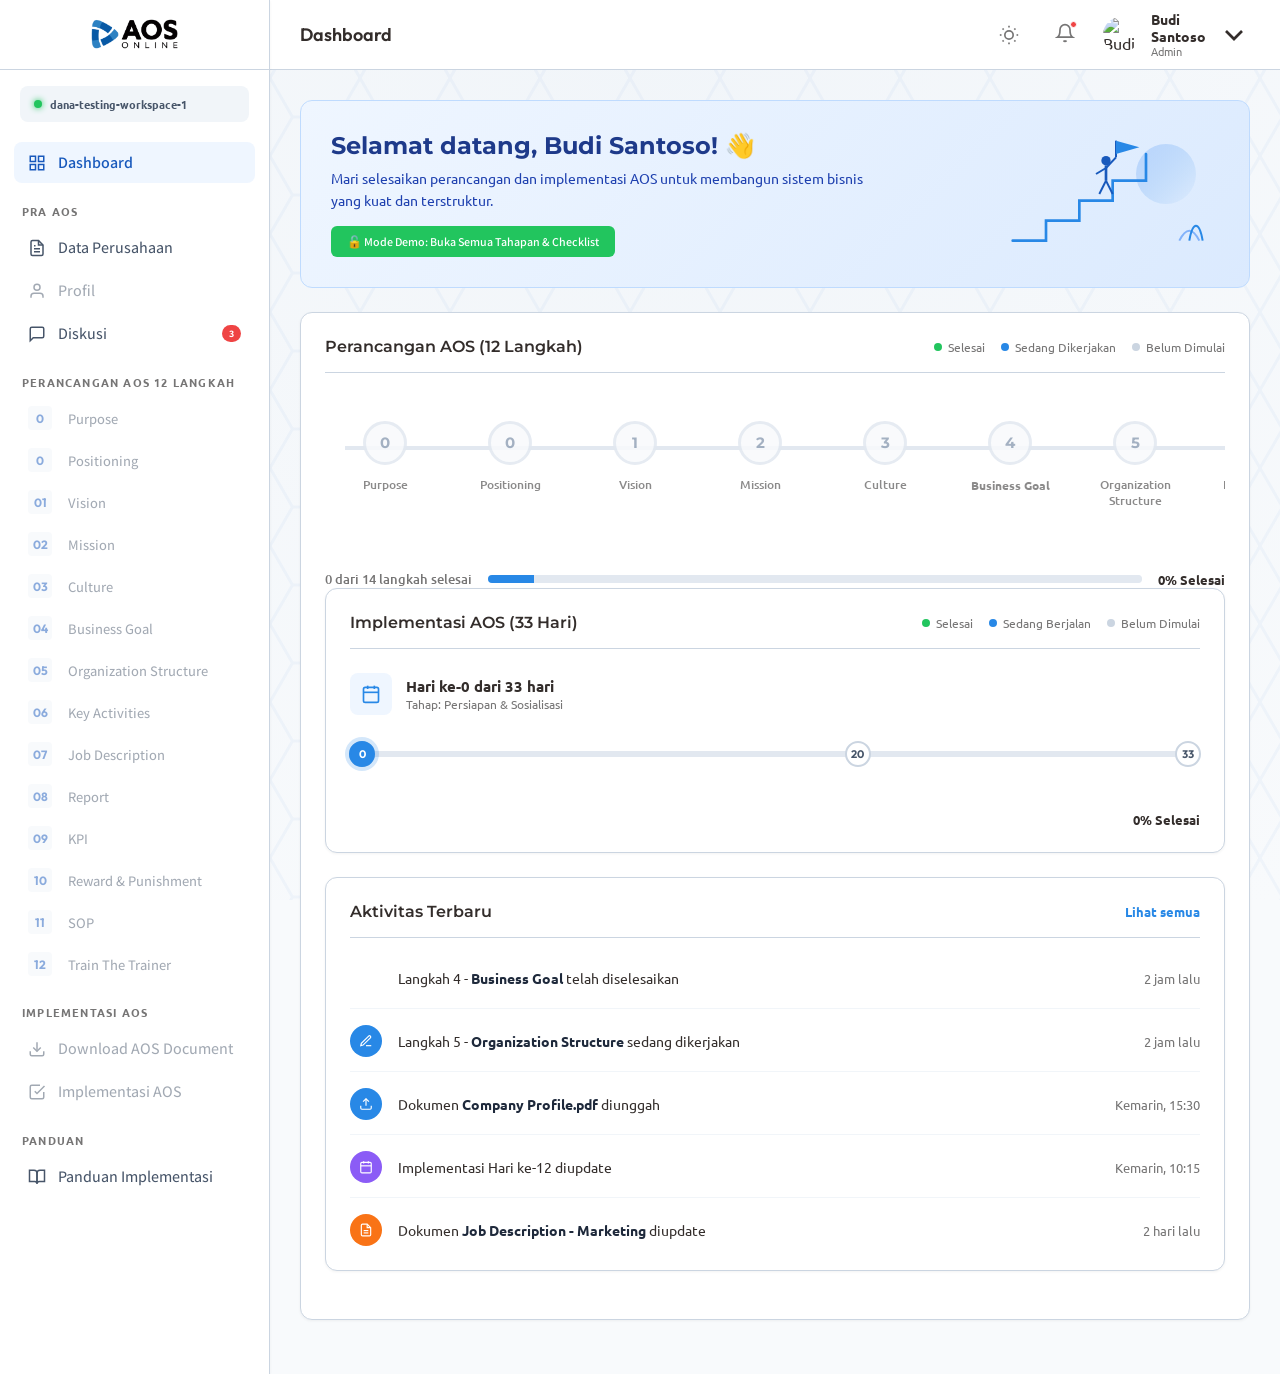
==== commit d32999d2: "clear task" ====
--- a/index.html
+++ b/index.html
@@ -77,59 +77,59 @@
 
                 <div class="nav-section-title">Perancangan AOS 12 Langkah</div>
                 <div class="nav-item step-item locked" data-step="1" id="nav-step-1">
+                    <span class="step-num">0</span>
+                    <span>Purpose</span>
+                </div>
+                <div class="nav-item step-item locked" data-step="2" id="nav-step-2">
+                    <span class="step-num">0</span>
+                    <span>Positioning</span>
+                </div>
+                <div class="nav-item step-item locked" data-step="3" id="nav-step-3">
                     <span class="step-num">01</span>
-                    <span>Purpose</span>
-                </div>
-                <div class="nav-item step-item locked" data-step="2" id="nav-step-2">
+                    <span>Vision</span>
+                </div>
+                <div class="nav-item step-item locked" data-step="4" id="nav-step-4">
                     <span class="step-num">02</span>
-                    <span>Positioning</span>
-                </div>
-                <div class="nav-item step-item locked" data-step="3" id="nav-step-3">
+                    <span>Mission</span>
+                </div>
+                <div class="nav-item step-item locked" data-step="5" id="nav-step-5">
                     <span class="step-num">03</span>
-                    <span>Vision</span>
-                </div>
-                <div class="nav-item step-item locked" data-step="4" id="nav-step-4">
+                    <span>Culture</span>
+                </div>
+                <div class="nav-item step-item locked" data-step="6" id="nav-step-6">
                     <span class="step-num">04</span>
-                    <span>Mission</span>
-                </div>
-                <div class="nav-item step-item locked" data-step="5" id="nav-step-5">
+                    <span>Business Goal</span>
+                </div>
+                <div class="nav-item step-item locked" data-step="7" id="nav-step-7">
                     <span class="step-num">05</span>
-                    <span>Culture</span>
-                </div>
-                <div class="nav-item step-item locked" data-step="6" id="nav-step-6">
+                    <span>Organization Structure</span>
+                </div>
+                <div class="nav-item step-item locked" data-step="8" id="nav-step-8">
                     <span class="step-num">06</span>
-                    <span>Business Goal</span>
-                </div>
-                <div class="nav-item step-item locked" data-step="7" id="nav-step-7">
+                    <span>Key Activities</span>
+                </div>
+                <div class="nav-item step-item locked" data-step="9" id="nav-step-9">
                     <span class="step-num">07</span>
-                    <span>Organization Structure</span>
-                </div>
-                <div class="nav-item step-item locked" data-step="8" id="nav-step-8">
+                    <span>Job Description</span>
+                </div>
+                <div class="nav-item step-item locked" data-step="10" id="nav-step-10">
                     <span class="step-num">08</span>
-                    <span>Key Activities</span>
-                </div>
-                <div class="nav-item step-item locked" data-step="9" id="nav-step-9">
+                    <span>Report</span>
+                </div>
+                <div class="nav-item step-item locked" data-step="11" id="nav-step-11">
                     <span class="step-num">09</span>
-                    <span>Job Description</span>
-                </div>
-                <div class="nav-item step-item locked" data-step="10" id="nav-step-10">
+                    <span>KPI</span>
+                </div>
+                <div class="nav-item step-item locked" data-step="12" id="nav-step-12">
                     <span class="step-num">10</span>
-                    <span>Report</span>
-                </div>
-                <div class="nav-item step-item locked" data-step="11" id="nav-step-11">
+                    <span>Reward & Punishment</span>
+                </div>
+                <div class="nav-item step-item locked" data-step="13" id="nav-step-13">
                     <span class="step-num">11</span>
-                    <span>KPI</span>
-                </div>
-                <div class="nav-item step-item locked" data-step="12" id="nav-step-12">
+                    <span>SOP</span>
+                </div>
+                <div class="nav-item step-item locked" data-step="14" id="nav-step-14">
                     <span class="step-num">12</span>
-                    <span>Reward & Punishment</span>
-                </div>
-                <div class="nav-item step-item locked" data-step="13" id="nav-step-13">
-                    <span class="step-num">13</span>
-                    <span>SOP</span>
-                </div>
-                <div class="nav-item step-item locked" data-step="14" id="nav-step-14">
-                    <span class="step-num">14</span>
                     <span>Train The Trainer</span>
                 </div>
 
@@ -550,38 +550,40 @@
                                     <div class="form-grid-2">
                                         <div class="form-group">
                                             <label for="owner-fullname">Nama Lengkap Pemilik *</label>
-                                            <input type="text" id="owner-fullname" class="form-control" value="danaa">
+                                            <input type="text" id="owner-fullname" class="form-control" value="">
                                         </div>
                                         <div class="form-group">
                                             <label for="owner-nickname">Nama Panggilan Pemilik *</label>
-                                            <input type="text" id="owner-nickname" class="form-control" value="dana">
+                                            <input type="text" id="owner-nickname" class="form-control" value="">
                                         </div>
                                     </div>
 
                                     <div class="form-group">
                                         <label for="owner-whatsapp">No WhatsApp *</label>
                                         <input type="text" id="owner-whatsapp" class="form-control"
-                                            value="+628574734535">
+                                            value="">
                                     </div>
 
                                     <div class="form-grid-2">
                                         <div class="form-group">
                                             <label for="owner-province">Provinsi *</label>
                                             <select id="owner-province" class="form-control">
-                                                <option value="JAWA TENGAH" selected>JAWA TENGAH</option>
-                                                <option value="JAWA BARAT">JAWA BARAT</option>
-                                                <option value="JAWA TIMUR">JAWA TIMUR</option>
-                                                <option value="DKI JAKARTA">DKI JAKARTA</option>
-                                                <option value="DI YOGYAKARTA">DI YOGYAKARTA</option>
+                                                <option value="" disabled selected>Pilih Provinsi</option>
+                                                <option value="Jawa Tengah">Jawa Tengah</option>
+                                                <option value="Jawa Barat">Jawa Barat</option>
+                                                <option value="Jawa Timur">Jawa Timur</option>
+                                                <option value="DKI Jakarta">DKI Jakarta</option>
+                                                <option value="DI Yogyakarta">DI Yogyakarta</option>
                                             </select>
                                         </div>
                                         <div class="form-group">
                                             <label for="owner-city">Kota Domisili Pemilik *</label>
                                             <select id="owner-city" class="form-control">
-                                                <option value="KABUPATEN CILACAP" selected>KABUPATEN CILACAP</option>
-                                                <option value="KOTA SEMARANG">KOTA SEMARANG</option>
-                                                <option value="KABUPATEN BANYUMAS">KABUPATEN BANYUMAS</option>
-                                                <option value="KOTA SURAKARTA">KOTA SURAKARTA</option>
+                                                <option value="" disabled selected>Pilih Kota</option>
+                                                <option value="Kabupaten Cilacap">Kabupaten Cilacap</option>
+                                                <option value="Kota Semarang">Kota Semarang</option>
+                                                <option value="Kabupaten Banyumas">Kabupaten Banyumas</option>
+                                                <option value="Kota Surakarta">Kota Surakarta</option>
                                             </select>
                                         </div>
                                     </div>
@@ -589,8 +591,9 @@
                                     <div class="form-group">
                                         <label for="owner-gender">Jenis Kelamin *</label>
                                         <select id="owner-gender" class="form-control">
-                                            <option value="pria" selected>Pria</option>
-                                            <option value="wanita">Wanita</option>
+                                            <option value="" disabled selected>Pilih Jenis Kelamin</option>
+                                            <option value="Pria">Pria</option>
+                                            <option value="Wanita">Wanita</option>
                                         </select>
                                     </div>
 
@@ -598,7 +601,7 @@
                                         <label>Komunitas Bisnis yang Diikuti (Opsional)</label>
                                         <div id="community-input-group" style="display: flex; flex-direction: column; gap: 8px; margin-bottom: 8px;">
                                             <div class="dynamic-input-item" style="display:flex; gap:8px;">
-                                                <input type="text" class="form-control" value="HIPMI" placeholder="Contoh: HIPMI, TDA, dll">
+                                                <input type="text" class="form-control" value="" placeholder="Contoh: HIPMI, TDA, dll">
                                                 <button type="button" class="btn btn-outline" style="padding: 0 12px; color: var(--danger); border-color: rgba(239,68,68,0.2);" onclick="this.parentElement.remove()" title="Hapus">
                                                     <svg viewBox="0 0 24 24" width="16" height="16" fill="none" stroke="currentColor" stroke-width="2"><path d="M18 6L6 18"></path><path d="M6 6l12 12"></path></svg>
                                                 </button>
@@ -642,12 +645,13 @@
                                     <div class="form-grid-2">
                                         <div class="form-group">
                                             <label for="company-brand">Nama Bisnis (Brand) *</label>
-                                            <input type="text" id="company-brand" class="form-control" value="hpe">
+                                            <input type="text" id="company-brand" class="form-control" value="">
                                         </div>
                                         <div class="form-group">
                                             <label for="company-entity">Badan Hukum *</label>
                                             <select id="company-entity" class="form-control">
-                                                <option value="PT" selected>PT</option>
+                                                <option value="" disabled selected>Pilih Badan Hukum</option>
+                                                <option value="PT">PT</option>
                                                 <option value="CV">CV</option>
                                                 <option value="UD">UD</option>
                                                 <option value="Perorangan">Perorangan</option>
@@ -659,14 +663,15 @@
                                         <div class="form-group">
                                             <label for="company-legal">Nama Legal Bisnis *</label>
                                             <input type="text" id="company-legal" class="form-control"
-                                                value="PT Harta Putera Epik">
+                                                value="">
                                         </div>
                                         <div class="form-group">
                                             <label for="company-industry">Industri *</label>
                                             <select id="company-industry" class="form-control">
+                                                <option value="" disabled selected>Pilih Industri</option>
                                                 <option value="Pendidikan">Pendidikan</option>
                                                 <option value="FnB">FnB</option>
-                                                <option value="Manufaktur" selected>Manufaktur</option>
+                                                <option value="Manufaktur">Manufaktur</option>
                                                 <option value="Retail & Toko">Retail & Toko</option>
                                                 <option value="Developer & Kontraktor">Developer & Kontraktor</option>
                                                 <option value="Fashion">Fashion</option>
@@ -684,7 +689,7 @@
                                         </div>
                                         <div class="form-group">
                                             <label for="company-age">Lama Usaha (Tahun) *</label>
-                                            <input type="number" id="company-age" class="form-control" value="3"
+                                            <input type="number" id="company-age" class="form-control" value=""
                                                 min="0">
                                         </div>
                                     </div>
@@ -700,13 +705,14 @@
                                     <div class="form-grid-2">
                                         <div class="form-group">
                                             <label for="company-branches">Jumlah Cabang (Jika Ada) *</label>
-                                            <input type="number" id="company-branches" class="form-control" value="2"
+                                            <input type="number" id="company-branches" class="form-control" value=""
                                                 min="0">
                                         </div>
                                         <div class="form-group">
                                             <label for="company-ownership">Status Kepemilikan Usaha *</label>
                                             <select id="company-ownership" class="form-control">
-                                                <option value="Milik Pribadi" selected>Milik Pribadi</option>
+                                                <option value="" disabled selected>Pilih Status</option>
+                                                <option value="Milik Pribadi">Milik Pribadi</option>
                                                 <option value="Syirkah">Syirkah</option>
                                             </select>
                                         </div>
@@ -715,7 +721,7 @@
                                     <!-- Conditional field for partnership count -->
                                     <div class="form-group" id="company-partners-count-wrapper" style="display: none;">
                                         <label for="company-partners-count">Jumlah Mitra (Berapa Orang) *</label>
-                                        <input type="number" id="company-partners-count" class="form-control" value="1"
+                                        <input type="number" id="company-partners-count" class="form-control" value=""
                                             min="1">
                                     </div>
 
@@ -723,13 +729,14 @@
                                         <div class="form-group">
                                             <label for="company-status">Status Usaha *</label>
                                             <select id="company-status" class="form-control">
-                                                <option value="Pusat" selected>Pusat</option>
+                                                <option value="" disabled selected>Pilih Status</option>
+                                                <option value="Pusat">Pusat</option>
                                                 <option value="Cabang">Cabang</option>
                                             </select>
                                         </div>
                                         <div class="form-group">
                                             <label for="company-employees">Jumlah Karyawan Total *</label>
-                                            <input type="number" id="company-employees" class="form-control" value="25"
+                                            <input type="number" id="company-employees" class="form-control" value=""
                                                 min="0">
                                         </div>
                                     </div>
@@ -738,9 +745,9 @@
                                         <div class="form-group">
                                             <label for="company-revenue">Skala Bisnis (Omset) Tahunan *</label>
                                             <select id="company-revenue" class="form-control">
+                                                <option value="" disabled selected>Pilih Skala Bisnis</option>
                                                 <option value="Mikro (< 300 Juta)">Mikro (< 300 Juta)</option>
-                                                <option value="Kecil (300 Jt - 2.5 M)" selected>Kecil (300 Jt - 2.5 M)
-                                                </option>
+                                                <option value="Kecil (300 Jt - 2.5 M)">Kecil (300 Jt - 2.5 M)</option>
                                                 <option value="Menengah (2.5 M - 50 M)">Menengah (2.5 M - 50 M)</option>
                                                 <option value="Besar (> 50 Miliar)">Besar (> 50 Miliar)</option>
                                             </select>
@@ -748,8 +755,9 @@
                                         <div class="form-group">
                                             <label for="company-psak">Laporan Keuangan PSAK? *</label>
                                             <select id="company-psak" class="form-control">
+                                                <option value="" disabled selected>Pilih Status PSAK</option>
                                                 <option value="Sudah">Sudah</option>
-                                                <option value="Belum" selected>Belum</option>
+                                                <option value="Belum">Belum</option>
                                                 <option value="Sedang Proses">Sedang Proses</option>
                                             </select>
                                         </div>
@@ -759,19 +767,21 @@
                                         <div class="form-group">
                                             <label for="company-province">Provinsi Usaha *</label>
                                             <select id="company-province" class="form-control">
-                                                <option value="DKI JAKARTA" selected>DKI JAKARTA</option>
-                                                <option value="JAWA BARAT">JAWA BARAT</option>
-                                                <option value="JAWA TENGAH">JAWA TENGAH</option>
-                                                <option value="DI YOGYAKARTA">DI YOGYAKARTA</option>
+                                                <option value="" disabled selected>Pilih Provinsi</option>
+                                                <option value="DKI Jakarta">DKI Jakarta</option>
+                                                <option value="Jawa Barat">Jawa Barat</option>
+                                                <option value="Jawa Tengah">Jawa Tengah</option>
+                                                <option value="DI Yogyakarta">DI Yogyakarta</option>
                                             </select>
                                         </div>
                                         <div class="form-group">
                                             <label for="company-city">Kota Usaha *</label>
                                             <select id="company-city" class="form-control">
-                                                <option value="JAKARTA SELATAN" selected>JAKARTA SELATAN</option>
-                                                <option value="KOTA SEMARANG">KOTA SEMARANG</option>
-                                                <option value="KOTA YOGYAKARTA">KOTA YOGYAKARTA</option>
-                                                <option value="KABUPATEN SLEMAN">KABUPATEN SLEMAN</option>
+                                                <option value="" disabled selected>Pilih Kota</option>
+                                                <option value="Jakarta Selatan">Jakarta Selatan</option>
+                                                <option value="Kota Semarang">Kota Semarang</option>
+                                                <option value="Kota Yogyakarta">Kota Yogyakarta</option>
+                                                <option value="Kabupaten Sleman">Kabupaten Sleman</option>
                                             </select>
                                         </div>
                                     </div>
@@ -780,19 +790,19 @@
                                         <div class="form-group">
                                             <label for="company-phone">Nomor Telepon Kantor *</label>
                                             <input type="text" id="company-phone" class="form-control"
-                                                value="021-88992211">
+                                                value="">
                                         </div>
                                         <div class="form-group">
                                             <label for="sales-website">Website Bisnis *</label>
                                             <input type="text" id="sales-website" class="form-control"
-                                                value="https://hartaputera.id">
+                                                value="">
                                         </div>
                                     </div>
 
                                     <div class="form-group">
                                         <label for="company-address">Alamat Kantor Pusat *</label>
                                         <textarea id="company-address" class="form-control"
-                                            rows="2">South Quarter Tower A, Lt. 12, Cilandak, Jakarta Selatan</textarea>
+                                            rows="2"></textarea>
                                     </div>
 
                                     <div class="form-group" style="margin-top: 15px;">
@@ -800,13 +810,13 @@
                                         <div style="display: flex; flex-direction: column; gap: 8px;">
                                             <input type="text" id="company-issue-1" class="form-control"
                                                 placeholder="Masalah 1"
-                                                value="Ketergantungan operasional pada founder tinggi">
+                                                value="">
                                             <input type="text" id="company-issue-2" class="form-control"
                                                 placeholder="Masalah 2"
-                                                value="Belum memiliki SOP tertulis yang terstandarisasi">
+                                                value="">
                                             <input type="text" id="company-issue-3" class="form-control"
                                                 placeholder="Masalah 3"
-                                                value="Pencatatan keuangan masih manual & belum PSAK">
+                                                value="">
                                         </div>
                                     </div>
 
@@ -827,7 +837,7 @@
                                     <div class="form-group">
                                         <label for="product-primary">Produk/Layanan Utama yang Dijual *</label>
                                         <input type="text" id="product-primary" class="form-control"
-                                            value="Aplikasi SaaS Manajemen Keuangan">
+                                            value="">
                                     </div>
 
                                     <!-- Sosial Media / Marketplace Section (Dynamic Rows) -->
@@ -837,7 +847,8 @@
                                             <div class="social-media-row"
                                                 style="display: flex; gap: 10px; margin-bottom: 8px;">
                                                 <select class="form-control social-platform" style="width: 35%;">
-                                                    <option value="Instagram" selected>Instagram</option>
+                                                    <option value="" disabled selected>Pilih Platform</option>
+                                                    <option value="Instagram">Instagram</option>
                                                     <option value="Facebook">Facebook</option>
                                                     <option value="TikTok">TikTok</option>
                                                     <option value="Shopee">Shopee</option>
@@ -845,7 +856,7 @@
                                                     <option value="Lainnya">Lainnya</option>
                                                 </select>
                                                 <input type="text" class="form-control social-username"
-                                                    placeholder="@akun / link" value="@hartaputera.id">
+                                                    placeholder="@akun / link" value="">
                                                 <button type="button" class="btn btn-outline btn-remove-social"
                                                     style="padding: 10px; border-color: #fca5a5; color: #ef4444;">&times;</button>
                                             </div>
@@ -863,24 +874,24 @@
                                             <div class="price-row"
                                                 style="display: flex; gap: 10px; align-items: center;">
                                                 <input type="text" class="form-control prod-cat-name"
-                                                    placeholder="Kategori Produk 1" value="Paket Premium"
+                                                    placeholder="Kategori Produk 1" value=""
                                                     style="flex: 2;">
                                                 <input type="number" class="form-control prod-price-min"
-                                                    placeholder="Harga Min" value="500000" style="flex: 1;">
+                                                    placeholder="Harga Min" value="" style="flex: 1;">
                                                 <span style="color: var(--text-muted); font-size: 11px;">s/d</span>
                                                 <input type="number" class="form-control prod-price-max"
-                                                    placeholder="Harga Max" value="1500000" style="flex: 1;">
+                                                    placeholder="Harga Max" value="" style="flex: 1;">
                                             </div>
                                             <div class="price-row"
                                                 style="display: flex; gap: 10px; align-items: center;">
                                                 <input type="text" class="form-control prod-cat-name"
-                                                    placeholder="Kategori Produk 2" value="Paket Starter"
+                                                    placeholder="Kategori Produk 2" value=""
                                                     style="flex: 2;">
                                                 <input type="number" class="form-control prod-price-min"
-                                                    placeholder="Harga Min" value="150000" style="flex: 1;">
+                                                    placeholder="Harga Min" value="" style="flex: 1;">
                                                 <span style="color: var(--text-muted); font-size: 11px;">s/d</span>
                                                 <input type="number" class="form-control prod-price-max"
-                                                    placeholder="Harga Max" value="450000" style="flex: 1;">
+                                                    placeholder="Harga Max" value="" style="flex: 1;">
                                             </div>
                                             <div class="price-row"
                                                 style="display: flex; gap: 10px; align-items: center;">
@@ -1238,7 +1249,7 @@
                         <div class="worksheet-header">
                             <div class="worksheet-breadcrumb">
                                 <span class="ws-parent">Perancangan AOS</span> &nbsp;/&nbsp; <span class="ws-current"
-                                    id="ws-step-title">Langkah 01 - Purpose</span>
+                                    id="ws-step-title">Langkah 0 - Purpose</span>
                             </div>
                             <div style="display:flex; gap:10px; align-items:center;">
                                 <button class="btn btn-outline" id="btn-toggle-tips"
@@ -1289,12 +1300,12 @@
                             <div class="form-card" style="margin-bottom: 0; padding: 25px;">
                                 <div class="form-card-title" style="margin-bottom: 20px; font-size:16px;">Kompilasi
                                     Dokumen AOS per Jabatan</div>
-                                <div style="overflow-x:auto;">
-                                    <table class="table-form" id="ws-download-roles-table">
+                                <div class="table-responsive">
+                                    <table class="table table-bordered">
                                         <thead>
                                             <tr>
                                                 <th>Nama Jabatan</th>
-                                                <th>Divisi</th>
+                                                <th>Departemen</th>
                                                 <th>Level</th>
                                                 <th style="width:120px; text-align:center;">Aksi</th>
                                             </tr>
--- a/styles.css
+++ b/styles.css
@@ -387,7 +387,7 @@
 }
 
 .nav-section-title {
-    font-size: 10px;
+    font-size: 11px;
     font-weight: 700;
     text-transform: uppercase;
     letter-spacing: 1.2px;
@@ -401,7 +401,7 @@
     gap: 12px;
     padding: 10px 14px;
     border-radius: 8px;
-    font-size: 13.5px;
+    font-size: 16px;
     font-weight: 500;
     color: #475569;
     cursor: pointer;
@@ -422,25 +422,25 @@
 }
 
 .nav-icon {
-    width: 16px;
-    height: 16px;
+    width: 18px;
+    height: 18px;
     color: inherit;
 }
 
 /* Step Items inside Sidebar */
 .step-item {
     padding: 8px 14px;
-    font-size: 12.5px;
+    font-size: 14.5px;
 }
 
 .step-num {
     font-family: 'Outfit', sans-serif;
-    font-size: 10.5px;
+    font-size: 12px;
     font-weight: 700;
     color: var(--brand-royal);
     background: #f1f5f9;
-    width: 22px;
-    height: 22px;
+    width: 24px;
+    height: 24px;
     border-radius: 4px;
     display: flex;
     align-items: center;
@@ -1201,7 +1201,7 @@
 
 label {
     display: block;
-    font-size: 12.5px;
+    font-size: 13.5px;
     font-weight: 600;
     margin-bottom: 6px;
     color: var(--text-main);
@@ -1214,7 +1214,7 @@
     border: 1px solid #cbd5e1;
     border-radius: 6px;
     color: var(--text-main);
-    font-size: 13px;
+    font-size: 14.5px;
     transition: all 0.2s ease;
 }
 
@@ -1239,7 +1239,7 @@
     align-items: center;
     gap: 8px;
     cursor: pointer;
-    font-size: 12.5px;
+    font-size: 13.5px;
     font-weight: 500;
 }
 
@@ -1501,9 +1501,9 @@
     align-items: center;
     background: rgba(255, 255, 255, 0.15);
     border: 1px solid rgba(255, 255, 255, 0.12);
-    padding: 2px 8px;
+    padding: 4px 10px;
     border-radius: 12px;
-    font-size: 9px;
+    font-size: 12px;
     font-weight: 600;
     color: #ffffff;
 }
@@ -1511,7 +1511,7 @@
 .price-row-preview {
     display: flex;
     justify-content: space-between;
-    font-size: 10.5px;
+    font-size: 12.5px;
     border-bottom: 1px dashed rgba(255, 255, 255, 0.1);
     padding-bottom: 2px;
 }
@@ -2147,7 +2147,7 @@
     background-color: #f8fafc;
     border: 1px solid var(--border-color);
     padding: 10px 12px;
-    font-size: 12px;
+    font-size: 13px;
     font-weight: 600;
     color: #475569;
     text-transform: uppercase;
@@ -2159,12 +2159,12 @@
     border: 1px solid var(--border-color);
     padding: 10px 12px;
     vertical-align: middle;
-    font-size: 13px;
+    font-size: 14.5px;
     color: var(--text-main);
 }
 
 .table-form td strong {
-    font-size: 13px;
+    font-size: 14.5px;
     font-weight: 600;
 }
 
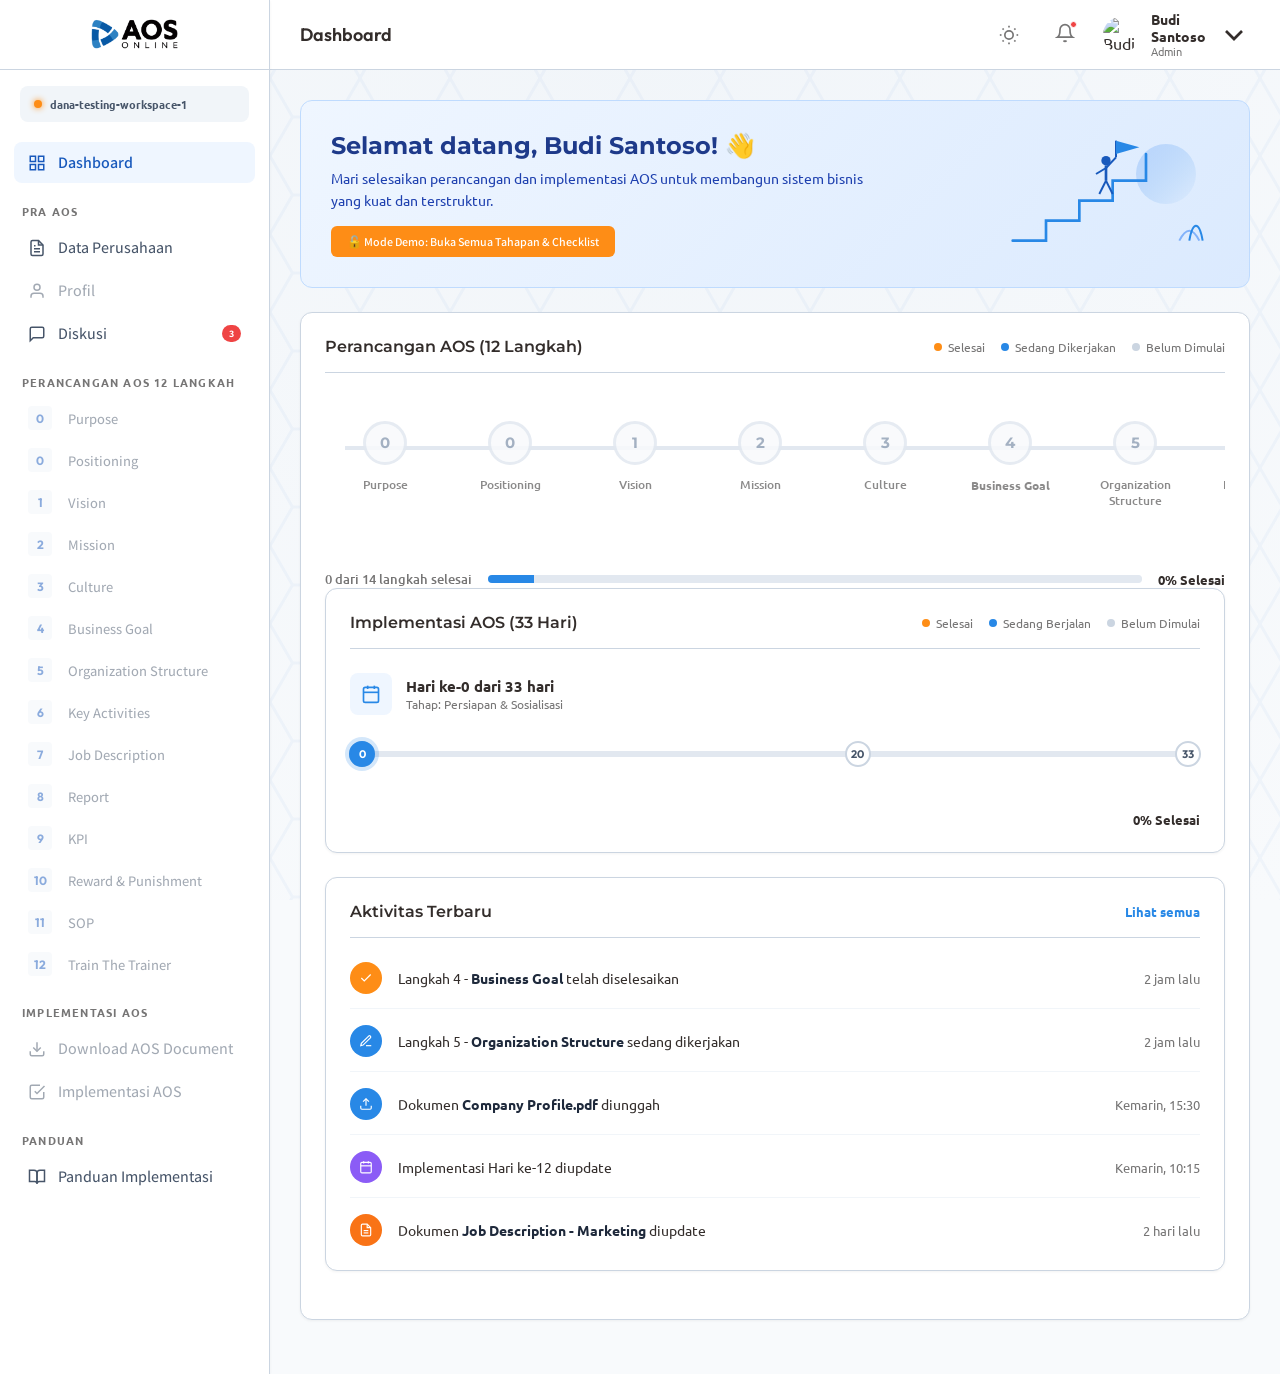
==== commit 0eac3c62: "fix feedback 18 Juni" ====
--- a/index.html
+++ b/index.html
@@ -85,39 +85,39 @@
                     <span>Positioning</span>
                 </div>
                 <div class="nav-item step-item locked" data-step="3" id="nav-step-3">
-                    <span class="step-num">01</span>
+                    <span class="step-num">1</span>
                     <span>Vision</span>
                 </div>
                 <div class="nav-item step-item locked" data-step="4" id="nav-step-4">
-                    <span class="step-num">02</span>
+                    <span class="step-num">2</span>
                     <span>Mission</span>
                 </div>
                 <div class="nav-item step-item locked" data-step="5" id="nav-step-5">
-                    <span class="step-num">03</span>
+                    <span class="step-num">3</span>
                     <span>Culture</span>
                 </div>
                 <div class="nav-item step-item locked" data-step="6" id="nav-step-6">
-                    <span class="step-num">04</span>
+                    <span class="step-num">4</span>
                     <span>Business Goal</span>
                 </div>
                 <div class="nav-item step-item locked" data-step="7" id="nav-step-7">
-                    <span class="step-num">05</span>
+                    <span class="step-num">5</span>
                     <span>Organization Structure</span>
                 </div>
                 <div class="nav-item step-item locked" data-step="8" id="nav-step-8">
-                    <span class="step-num">06</span>
+                    <span class="step-num">6</span>
                     <span>Key Activities</span>
                 </div>
                 <div class="nav-item step-item locked" data-step="9" id="nav-step-9">
-                    <span class="step-num">07</span>
+                    <span class="step-num">7</span>
                     <span>Job Description</span>
                 </div>
                 <div class="nav-item step-item locked" data-step="10" id="nav-step-10">
-                    <span class="step-num">08</span>
+                    <span class="step-num">8</span>
                     <span>Report</span>
                 </div>
                 <div class="nav-item step-item locked" data-step="11" id="nav-step-11">
-                    <span class="step-num">09</span>
+                    <span class="step-num">9</span>
                     <span>KPI</span>
                 </div>
                 <div class="nav-item step-item locked" data-step="12" id="nav-step-12">
@@ -383,7 +383,7 @@
                         <div class="progress-bar-section">
                             <span class="progress-desc-text">5 dari 12 langkah selesai</span>
                             <div class="progress-bar-container-multi">
-                                <div class="progress-bar-segment segment-green" style="width: 42%;"></div>
+                                <div class="progress-bar-segment segment-orange" style="width: 42%;"></div>
                                 <div class="progress-bar-segment segment-blue" style="width: 15%;"></div>
                                 <div class="progress-bar-segment segment-gray" style="width: 43%;"></div>
                             </div>
@@ -449,7 +449,7 @@
 
                             <ul class="activity-list-simple">
                                 <li class="activity-row">
-                                    <div class="activity-icon bg-green">
+                                    <div class="activity-icon bg-success">
                                         <svg viewBox="0 0 24 24" fill="none" stroke="currentColor" stroke-width="2">
                                             <polyline points="20 6 9 17 4 12"></polyline>
                                         </svg>
@@ -584,6 +584,9 @@
                                                 <option value="Kota Semarang">Kota Semarang</option>
                                                 <option value="Kabupaten Banyumas">Kabupaten Banyumas</option>
                                                 <option value="Kota Surakarta">Kota Surakarta</option>
+                                                <option value="Jakarta Selatan">Jakarta Selatan</option>
+                                                <option value="Kota Yogyakarta">Kota Yogyakarta</option>
+                                                <option value="Kabupaten Sleman">Kabupaten Sleman</option>
                                             </select>
                                         </div>
                                     </div>
@@ -1047,7 +1050,7 @@
 
                                     <div class="live-card-footer">
                                         <div class="live-card-status">
-                                            <span class="status-indicator-light pulse-green"></span>
+                                            <span class="status-indicator-light pulse-orange"></span>
                                             <span id="card-status-preview">Tenant Aktif (Sudah Berjalan)</span>
                                         </div>
                                         <span class="card-uuid">UUID: AOS-2026-HPE99</span>
@@ -1526,7 +1529,7 @@
             <div class="modal-body">
                 <div class="step-detail-status-bar">
                     <span>Status Tahap: </span>
-                    <span id="modal-step-status" class="status-badge text-green">Selesai</span>
+                    <span id="modal-step-status" class="status-badge text-orange">Selesai</span>
                 </div>
                 <div class="modal-info-section">
                     <h4>Deskripsi Singkat</h4>
--- a/styles.css
+++ b/styles.css
@@ -15,8 +15,8 @@
     --brand-grey: #767575;
 
     /* Semantic Colors */
-    --success: #22c55e;
-    --success-bg: rgba(34, 197, 94, 0.1);
+    --success: #FE8D16;
+    --success-bg: rgba(254, 141, 22, 0.1);
     --blue-progress: #3b82f6;
     --blue-progress-bg: rgba(59, 130, 246, 0.1);
     --muted: #cbd5e1;
@@ -731,6 +731,14 @@
     background-color: #cbd5e1;
 }
 
+.text-orange {
+    color: var(--success) !important;
+}
+
+.text-red {
+    color: #ef4444 !important;
+}
+
 /* ==========================================================================
    PERANCANGAN AOS 12 LANGKAH HORIZONTAL TIMELINE
    ========================================================================== */
@@ -825,7 +833,7 @@
     font-weight: 600 !important;
 }
 
-/* Active Completed Steps styles (Green border and green text/number) */
+/* Active Completed Steps styles (Orange border and orange text/number) */
 .step-node.completed .node-circle {
     border-color: var(--success);
     color: var(--success);
@@ -887,7 +895,7 @@
     transition: width 0.3s ease;
 }
 
-.progress-bar-segment.segment-green {
+.progress-bar-segment.segment-orange {
     background-color: var(--success);
 }
 
@@ -1535,7 +1543,7 @@
     display: flex;
     align-items: center;
     gap: 4px;
-    color: #4ade80;
+    color: #FE8D16;
     font-weight: 600;
 }
 
@@ -1543,11 +1551,11 @@
     width: 5px;
     height: 5px;
     border-radius: 50%;
-    background-color: #4ade80;
-}
-
-.status-indicator-light.pulse-green {
-    box-shadow: 0 0 6px #4ade80;
+    background-color: #FE8D16;
+}
+
+.status-indicator-light.pulse-orange {
+    box-shadow: 0 0 6px #FE8D16;
     animation: successPulse 1.2s infinite alternate;
 }
 
@@ -1907,11 +1915,11 @@
 
 @keyframes successPulse {
     from {
-        box-shadow: 0 0 2px #4ade80;
+        box-shadow: 0 0 2px #FE8D16;
     }
 
     to {
-        box-shadow: 0 0 10px #4ade80;
+        box-shadow: 0 0 10px #FE8D16;
     }
 }
 
@@ -2842,7 +2850,7 @@
 }
 
 .checklist-table tr.row-completed {
-    background-color: rgba(34, 197, 94, 0.04);
+    background-color: rgba(254, 141, 22, 0.04);
 }
 
 .checklist-status-select {
@@ -3079,3 +3087,146 @@
 button, input, select, textarea, .btn, .form-control, .nav-item, .doc-nav-item, .wizard-step, .step-indicator-label, .badge, .doc-btn-toggle, .checklist-status-badge, .node-lvl, .node-div {
     font-family: 'Assistant', sans-serif !important;
 }
+
+/* ==========================================================================
+   TRAIN THE TRAINER CUSTOM STYLING (NESTED TABLE & BULLET LISTS)
+   ========================================================================== */
+ul.culture-bullet-list {
+    list-style: none !important;
+    padding: 0 !important;
+    margin: 0 !important;
+}
+
+ul.culture-bullet-list li {
+    position: relative !important;
+    padding-left: 15px !important;
+    margin-bottom: 6px !important;
+    font-size: 13px !important;
+    color: var(--text-main) !important;
+    line-height: 1.4 !important;
+}
+
+ul.culture-bullet-list li::before {
+    content: "•" !important;
+    color: #94a3b8 !important;
+    font-size: 16px !important;
+    position: absolute !important;
+    left: 0 !important;
+    top: -2px !important;
+}
+
+.inner-skills-table {
+    width: 100% !important;
+    border-collapse: collapse !important;
+    margin: 4px 0 !important;
+    border: 1px solid var(--border-color) !important;
+    background-color: #ffffff !important;
+}
+
+body.dark-theme .inner-skills-table {
+    background-color: #1e293b !important;
+}
+
+.inner-skills-table th {
+    background-color: #f1f5f9 !important;
+    border: 1px solid var(--border-color) !important;
+    padding: 8px 10px !important;
+    font-size: 12px !important;
+    font-weight: 700 !important;
+    color: #475569 !important;
+    text-transform: none !important;
+    letter-spacing: normal !important;
+    text-align: left !important;
+}
+
+body.dark-theme .inner-skills-table th {
+    background-color: #334155 !important;
+    color: #cbd5e1 !important;
+}
+
+.inner-skills-table td {
+    border: 1px solid var(--border-color) !important;
+    padding: 6px 10px !important;
+    vertical-align: middle !important;
+    font-size: 13px !important;
+    color: var(--text-main) !important;
+}
+
+.inner-skill-input-container {
+    display: flex !important;
+    align-items: center !important;
+    gap: 4px !important;
+}
+
+.inner-skill-input {
+    border: none !important;
+    border-bottom: 1px dashed transparent !important;
+    padding: 2px 4px !important;
+    background: transparent !important;
+    font-size: 13px !important;
+    color: var(--text-main) !important;
+    flex: 1 !important;
+    min-width: 0 !important;
+    transition: border-color 0.2s ease !important;
+}
+
+.inner-skill-input:hover {
+    border-bottom-color: var(--border-color) !important;
+}
+
+.inner-skill-input:focus {
+    border-bottom-color: var(--brand-ocean) !important;
+    outline: none !important;
+    background: transparent !important;
+}
+
+.btn-remove-skill-inner {
+    color: #94a3b8 !important;
+    border: none !important;
+    background: transparent !important;
+    cursor: pointer !important;
+    font-size: 16px !important;
+    padding: 0 4px !important;
+    display: inline-flex !important;
+    align-items: center !important;
+    justify-content: center !important;
+    opacity: 0.6 !important;
+    transition: opacity 0.2s ease, color 0.2s ease !important;
+}
+
+.btn-remove-skill-inner:hover {
+    opacity: 1 !important;
+    color: #ef4444 !important;
+}
+
+.btn-add-skill-inner {
+    font-size: 10px !important;
+    padding: 2px 8px !important;
+    height: auto !important;
+    line-height: 1.2 !important;
+    border-color: rgba(24, 89, 188, 0.3) !important;
+    color: var(--brand-royal) !important;
+    background-color: transparent !important;
+    cursor: pointer !important;
+}
+
+.btn-add-skill-inner:hover {
+    background-color: #f0f7ff !important;
+    border-color: var(--brand-royal) !important;
+}
+
+/* ==========================================================================
+   AUTO-EXPAND TEXTAREA FOR TABLE INPUTS
+   ========================================================================== */
+textarea.auto-expand {
+    resize: none !important;
+    overflow: hidden !important;
+    min-height: 38px;
+    height: auto;
+    word-wrap: break-word !important;
+    word-break: break-word !important;
+    white-space: pre-wrap !important;
+    line-height: 1.4 !important;
+    padding-top: 8px !important;
+    padding-bottom: 8px !important;
+}
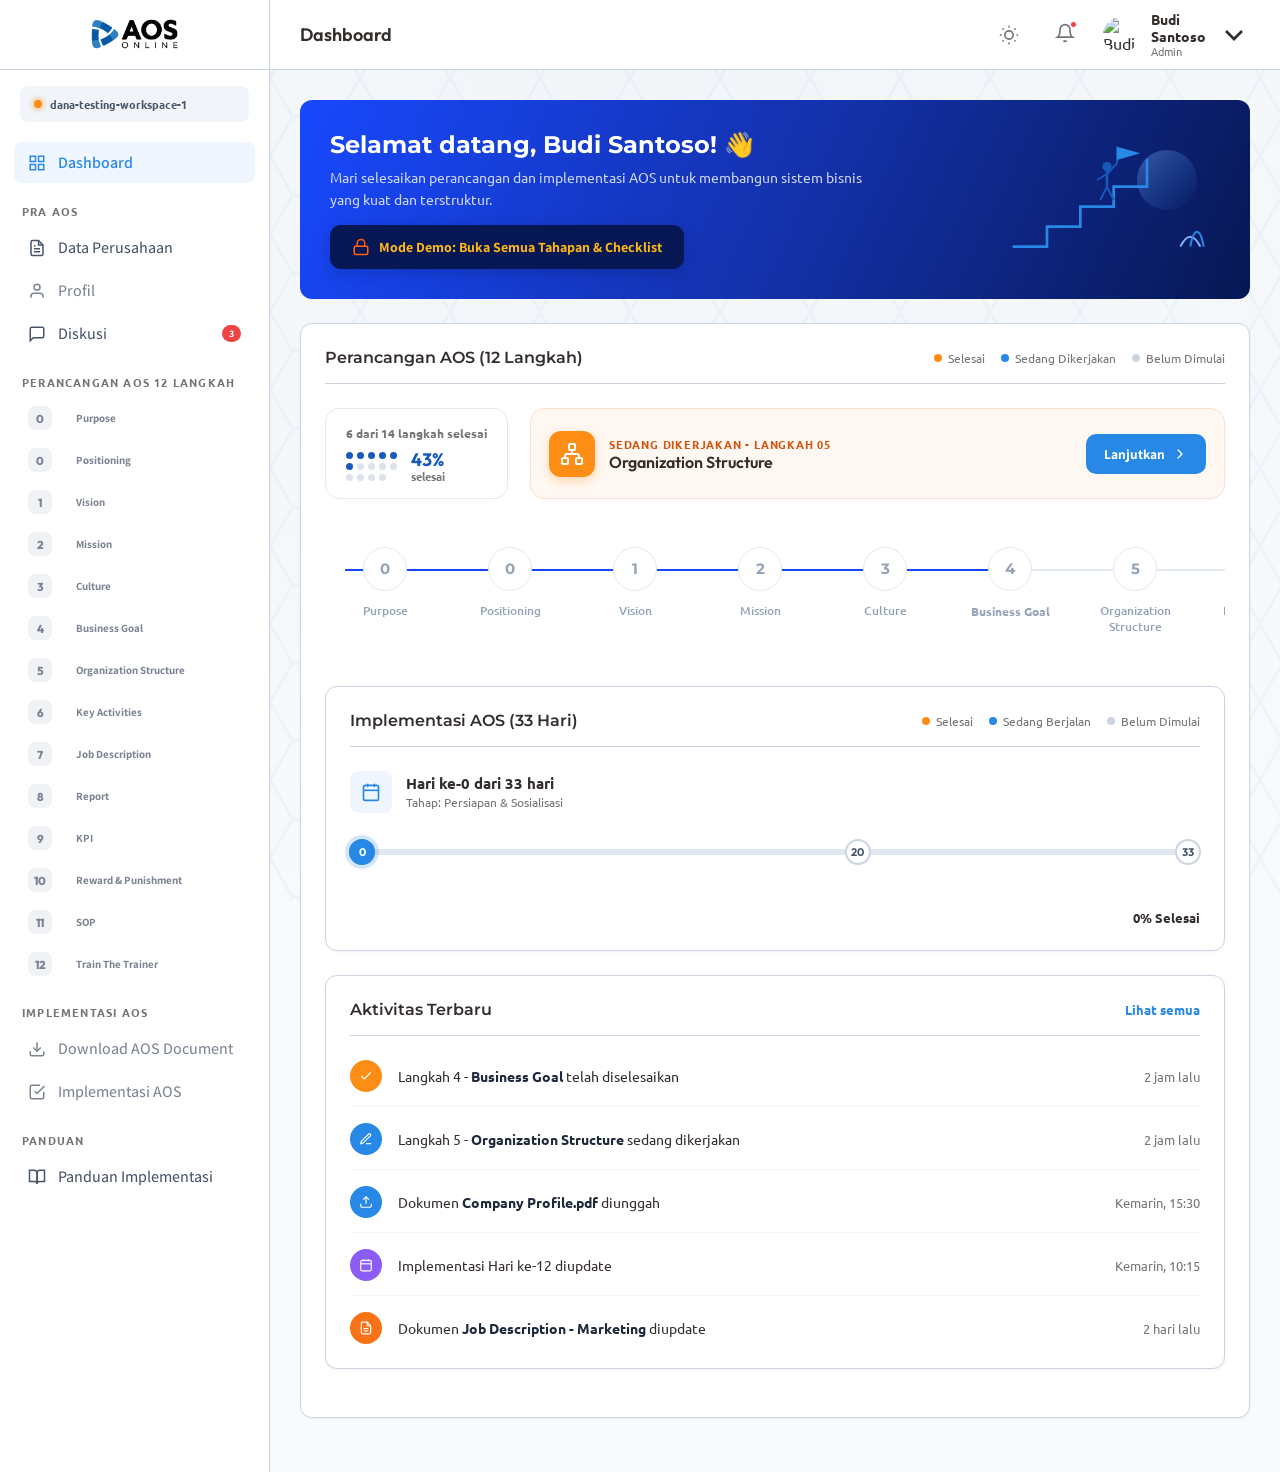
==== commit a4a53f82: "Update redesign mockup colors" ====
--- a/index.html
+++ b/index.html
@@ -227,9 +227,10 @@
                             <h1 class="banner-title">Selamat datang, Budi Santoso! 👋</h1>
                             <p class="banner-desc">Mari selesaikan perancangan dan implementasi AOS untuk membangun
                                 sistem bisnis yang kuat dan terstruktur.</p>
-                            <button class="btn btn-success" id="btn-unlock-all-demo"
-                                style="margin-top: 15px; font-size:12px; font-weight:600; padding:8px 16px; display:inline-flex; align-items:center; gap:6px; cursor:pointer;">
-                                🔓 Mode Demo: Buka Semua Tahapan & Checklist
+                            <button class="btn" id="btn-unlock-all-demo"
+                                style="margin-top: 15px; display:inline-flex;align-items:center;gap:9px;background:#071753;color:#FFB813;border:none;border-radius:11px;padding:13px 22px;font-family:'Outfit',sans-serif;font-weight:700;font-size:14px;cursor:pointer;box-shadow:0 4px 14px rgba(7,23,83,.25);">
+                                <svg viewBox="0 0 24 24" width="18" height="18" stroke="#FD6118" stroke-width="2" fill="none" stroke-linecap="round" stroke-linejoin="round"><rect x="3" y="11" width="18" height="11" rx="2" ry="2"></rect><path d="M7 11V7a5 5 0 0 1 10 0v4"></path></svg>
+                                Mode Demo: Buka Semua Tahapan &amp; Checklist
                             </button>
                         </div>
                         <div class="banner-visual">
@@ -285,6 +286,49 @@
                             </div>
                         </div>
 
+                        <!-- Progress & Active Step Card -->
+                        <div class="active-step-container" style="display:flex;gap:22px;align-items:stretch;margin:18px 0 24px;">
+                            <div style="flex:none;align-self:stretch;display:flex;flex-direction:column;justify-content:center;padding:16px 20px;background:#fff;border:1px solid #e6e9ef;border-radius:14px;">
+                                <div style="font-size:11.5px;font-weight:600;color:var(--text-muted);margin-bottom:9px;white-space:nowrap;">6 dari 14 langkah selesai</div>
+                                <div style="display:flex;align-items:center;gap:14px;">
+                                    <div style="display:grid;grid-template-columns:repeat(5,7px);gap:4px;">
+                                        <span style="width:7px;height:7px;border-radius:50%;background:var(--brand-royal);"></span>
+                                        <span style="width:7px;height:7px;border-radius:50%;background:var(--brand-royal);"></span>
+                                        <span style="width:7px;height:7px;border-radius:50%;background:var(--brand-royal);"></span>
+                                        <span style="width:7px;height:7px;border-radius:50%;background:var(--brand-royal);"></span>
+                                        <span style="width:7px;height:7px;border-radius:50%;background:var(--brand-royal);"></span>
+                                        <span style="width:7px;height:7px;border-radius:50%;background:var(--brand-royal);"></span>
+                                        <span style="width:7px;height:7px;border-radius:50%;background:#dde2ec;"></span>
+                                        <span style="width:7px;height:7px;border-radius:50%;background:#dde2ec;"></span>
+                                        <span style="width:7px;height:7px;border-radius:50%;background:#dde2ec;"></span>
+                                        <span style="width:7px;height:7px;border-radius:50%;background:#dde2ec;"></span>
+                                        <span style="width:7px;height:7px;border-radius:50%;background:#dde2ec;"></span>
+                                        <span style="width:7px;height:7px;border-radius:50%;background:#dde2ec;"></span>
+                                        <span style="width:7px;height:7px;border-radius:50%;background:#dde2ec;"></span>
+                                        <span style="width:7px;height:7px;border-radius:50%;background:#dde2ec;"></span>
+                                    </div>
+                                    <div style="display:flex;flex-direction:column;line-height:1.1;">
+                                        <span style="font-family:'Outfit',sans-serif;font-size:18px;font-weight:700;color:var(--brand-royal);">43%</span>
+                                        <span style="font-size:11px;font-weight:600;color:var(--text-muted);">selesai</span>
+                                    </div>
+                                </div>
+                            </div>
+                            
+                            <div style="display:flex;align-items:center;gap:14px;flex:1;padding:14px 18px;background:#fff7f1;border:1px solid #ffe0cc;border-radius:14px;">
+                                <div style="width:46px;height:46px;border-radius:12px;background:var(--success);display:flex;align-items:center;justify-content:center;flex:none;box-shadow:0 4px 10px rgba(254,141,22,.3);">
+                                    <svg viewBox="0 0 24 24" width="24" height="24" stroke="currentColor" stroke-width="2" fill="none" stroke-linecap="round" stroke-linejoin="round" style="color:#fff;"><rect x="16" y="16" width="6" height="6" rx="1"></rect><rect x="2" y="16" width="6" height="6" rx="1"></rect><rect x="9" y="2" width="6" height="6" rx="1"></rect><path d="M12 8v4"></path><path d="M5 16v-2a2 2 0 0 1 2-2h10a2 2 0 0 1 2 2v2"></path></svg>
+                                </div>
+                                <div style="flex:1;min-width:0;">
+                                    <div style="font-size:11px;font-weight:700;letter-spacing:.8px;color:#d4530f;text-transform:uppercase;">Sedang dikerjakan - Langkah 05</div>
+                                    <div style="font-family:'Outfit',sans-serif;font-weight:600;font-size:16px;color:var(--text-main);">Organization Structure</div>
+                                </div>
+                                <button style="display:inline-flex;align-items:center;gap:7px;background:var(--brand-ocean);color:#fff;border:none;border-radius:10px;padding:11px 18px;font-family:'Outfit',sans-serif;font-weight:700;font-size:13.5px;cursor:pointer;flex:none;">
+                                    Lanjutkan
+                                    <svg viewBox="0 0 24 24" width="16" height="16" stroke="currentColor" stroke-width="2" fill="none" stroke-linecap="round" stroke-linejoin="round"><polyline points="9 18 15 12 9 6"></polyline></svg>
+                                </button>
+                            </div>
+                        </div>
+
                         <!-- Horizontal Node List Container -->
                         <div class="horizontal-timeline-container">
                             <div class="timeline-nodes-wrapper">
@@ -379,16 +423,6 @@
                             </div>
                         </div>
 
-                        <!-- Segmented progress bar matching user screenshot -->
-                        <div class="progress-bar-section">
-                            <span class="progress-desc-text">5 dari 12 langkah selesai</span>
-                            <div class="progress-bar-container-multi">
-                                <div class="progress-bar-segment segment-orange" style="width: 42%;"></div>
-                                <div class="progress-bar-segment segment-blue" style="width: 15%;"></div>
-                                <div class="progress-bar-segment segment-gray" style="width: 43%;"></div>
-                            </div>
-                            <span class="progress-pct-text">42% Selesai</span>
-                        </div>
 
                         <!-- Implementasi AOS (33 Hari) Section -->
                         <section class="tracker-section">
--- a/styles.css
+++ b/styles.css
@@ -414,10 +414,10 @@
     color: var(--text-main);
 }
 
-/* Active sidebar item style - Blue text, light blue background (matches user image) */
+/* Active sidebar item style - Blue text, light blue background */
 .nav-item.active {
     background-color: #eff6ff;
-    color: var(--brand-royal);
+    color: var(--brand-ocean);
     font-weight: 600;
 }
 
@@ -430,39 +430,94 @@
 /* Step Items inside Sidebar */
 .step-item {
     padding: 8px 14px;
-    font-size: 14.5px;
+    font-size: 11px;
+    font-weight: 700;
 }
 
 .step-num {
     font-family: 'Outfit', sans-serif;
-    font-size: 12px;
-    font-weight: 700;
-    color: var(--brand-royal);
-    background: #f1f5f9;
+    font-size: 11.5px;
+    font-weight: 800;
+    color: #7b8493;
+    background: #f0f2f6;
     width: 24px;
     height: 24px;
-    border-radius: 4px;
+    border-radius: 7px;
     display: flex;
     align-items: center;
     justify-content: center;
-    margin-right: 4px;
+    margin-right: 12px;
+    flex: none;
+    position: relative;
+    transition: all 0.2s ease;
+}
+
+/* Completed badge logic: If it's not locked and not active-step, we assume completed. Or if it has .completed */
+.step-item:not(.locked):not(.active-step) .step-num,
+.step-item.completed .step-num {
+    background-color: #071753 !important;
+    color: #ffffff !important;
+    box-shadow: none;
+}
+
+.step-item:not(.locked):not(.active-step) .step-num::after,
+.step-item.completed .step-num::after {
+    content: "✓";
+    position: absolute;
+    top: -5px;
+    right: -5px;
+    width: 15px;
+    height: 15px;
+    border-radius: 50%;
+    background: #FD6118 !important;
+    border: 2px solid #fff;
+    display: flex;
+    align-items: center;
+    justify-content: center;
+    font-size: 10px;
+    color: #fff;
 }
 
 .nav-item.active-step {
-    border-left: 2px solid var(--brand-royal);
-    background-color: #eff6ff;
-    color: var(--brand-royal);
-    font-weight: 600;
+    background-color: transparent;
+    color: var(--brand-royal) !important;
+    font-weight: 700 !important;
+}
+
+.nav-item.active-step .step-num {
+    background-color: var(--brand-royal) !important;
+    color: #fff !important;
+    box-shadow: none;
+}
+
+/* Orange dot badge for active */
+.nav-item.active-step .step-num::after {
+    content: "" !important;
+    position: absolute;
+    top: -5px;
+    right: -5px;
+    width: 13px;
+    height: 13px;
+    border-radius: 50%;
+    background: #FD6118 !important;
+    border: 2px solid #fff;
 }
 
 .nav-item.locked {
-    opacity: 0.5;
+    opacity: 1; /* Reset opacity */
+    color: #7b8493;
+}
+
+.nav-item.locked .step-num {
+    background: #f0f2f6;
+    color: #7b8493;
+    box-shadow: none;
 }
 
 .nav-item.locked:hover {
     cursor: not-allowed;
     background: transparent;
-    color: #475569;
+    color: #7b8493;
 }
 
 .chat-unread-count {
@@ -631,10 +686,10 @@
    DASHBOARD COMPONENTS
    ========================================================================== */
 
-/* Welcome Banner (matches light blue gradient look) */
+/* Welcome Banner */
 .dashboard-banner {
-    background: linear-gradient(135deg, #eff6ff 0%, #dbeafe 100%);
-    border: 1px solid #bfdbfe;
+    background: linear-gradient(115deg, #1848FD 0%, #1330a6 55%, #071753 100%);
+    border: none;
     border-radius: 12px;
     padding: 30px;
     display: flex;
@@ -651,14 +706,14 @@
     font-family: 'Outfit', sans-serif;
     font-size: 24px;
     font-weight: 700;
-    color: #1e3a8a;
+    color: #ffffff;
     margin-bottom: 8px;
 }
 
 .banner-desc {
     font-size: 13.5px;
     line-height: 1.6;
-    color: #1e40af;
+    color: rgba(255, 255, 255, 0.8);
 }
 
 .banner-visual {
@@ -759,11 +814,11 @@
 /* Line running through all node circles */
 .timeline-connect-line {
     position: absolute;
-    top: 25px;
+    top: 22px;
     left: 20px;
     right: 20px;
-    height: 4px;
-    background-color: #e2e8f0;
+    height: 2px;
+    background: linear-gradient(to right, #1848FD 38%, #e2e8f0 38%);
     z-index: 10;
 }
 
@@ -791,7 +846,7 @@
     height: 44px;
     border-radius: 50%;
     background-color: #ffffff;
-    border: 3px solid #cbd5e1;
+    border: none;
     color: #475569;
     font-family: 'Outfit', sans-serif;
     font-size: 14.5px;
@@ -805,19 +860,26 @@
 
 .badge-check {
     position: absolute;
-    bottom: -2px;
-    right: -2px;
-    width: 16px;
-    height: 16px;
+    top: -4px;
+    right: -4px;
+    width: 18px;
+    height: 18px;
     border-radius: 50%;
-    background-color: var(--success);
-    color: #ffffff;
-    font-size: 9px;
+    background-color: #FD6118;
+    color: transparent;
     display: flex;
     align-items: center;
     justify-content: center;
     border: 2px solid #ffffff;
     box-shadow: var(--shadow-sm);
+    z-index: 5;
+}
+
+.badge-check::after {
+    content: "✓";
+    color: #ffffff;
+    font-size: 11px;
+    position: absolute;
 }
 
 .node-label {
@@ -833,37 +895,66 @@
     font-weight: 600 !important;
 }
 
-/* Active Completed Steps styles (Orange border and orange text/number) */
+/* Active Completed Steps styles (Dark blue filled circle) */
 .step-node.completed .node-circle {
-    border-color: var(--success);
-    color: var(--success);
+    background-color: #071753 !important;
+    color: #ffffff !important;
+    box-shadow: none !important;
 }
 
 .step-node.completed .node-label {
-    color: var(--success);
-}
-
-/* Active In-Progress Steps styles (Blue border and blue text/number) */
+    color: #071753 !important;
+    font-weight: 700 !important;
+}
+
+/* Override badge check for timeline completed steps */
+.step-node.completed .badge-check {
+    background-color: #FD6118 !important;
+    border: 2px solid #ffffff !important;
+}
+
+.step-node.completed .badge-check::after {
+    color: #ffffff !important;
+}
+
+/* Active In-Progress Steps styles (Royal blue filled circle with glow) */
 .step-node.in-progress .node-circle {
-    border-color: var(--brand-ocean);
-    color: var(--brand-ocean);
-    animation: activeGlowPulse 1.5s infinite alternate;
+    background-color: #1848FD !important;
+    color: #ffffff !important;
+    box-shadow: 0 0 0 6px #eef3ff !important;
 }
 
 .step-node.in-progress .node-label {
-    color: var(--brand-royal);
-    font-weight: 700;
+    color: #1848FD !important;
+    font-weight: 700 !important;
+}
+
+.step-node.in-progress .node-circle::after {
+    content: "" !important;
+    position: absolute;
+    top: -4px;
+    right: -4px;
+    width: 14px;
+    height: 14px;
+    border-radius: 50%;
+    background-color: #FD6118 !important;
+    border: 2px solid #ffffff !important;
+    z-index: 5;
 }
 
 /* Locked Steps */
 .step-node.locked {
-    opacity: 0.85;
+    opacity: 1;
 }
 
 .step-node.locked .node-circle {
-    border-color: #e2e8f0;
+    background-color: #ffffff;
+    border: 1.5px solid #e2e8f0;
     color: #94a3b8;
-    background-color: #f8fafc;
+}
+
+.step-node.locked .node-label {
+    color: #94a3b8;
 }
 
 /* Progress bar section under timeline */
@@ -1328,7 +1419,7 @@
 
 .live-card {
     width: 100%;
-    background: linear-gradient(135deg, var(--brand-royal) 0%, var(--brand-ocean) 50%, var(--brand-baby) 100%);
+    background: linear-gradient(150deg, #1848FD 0%, #0a236f 58%, #071753 100%);
     border: 1px solid rgba(255, 255, 255, 0.25);
     border-radius: 16px;
     padding: 16px;
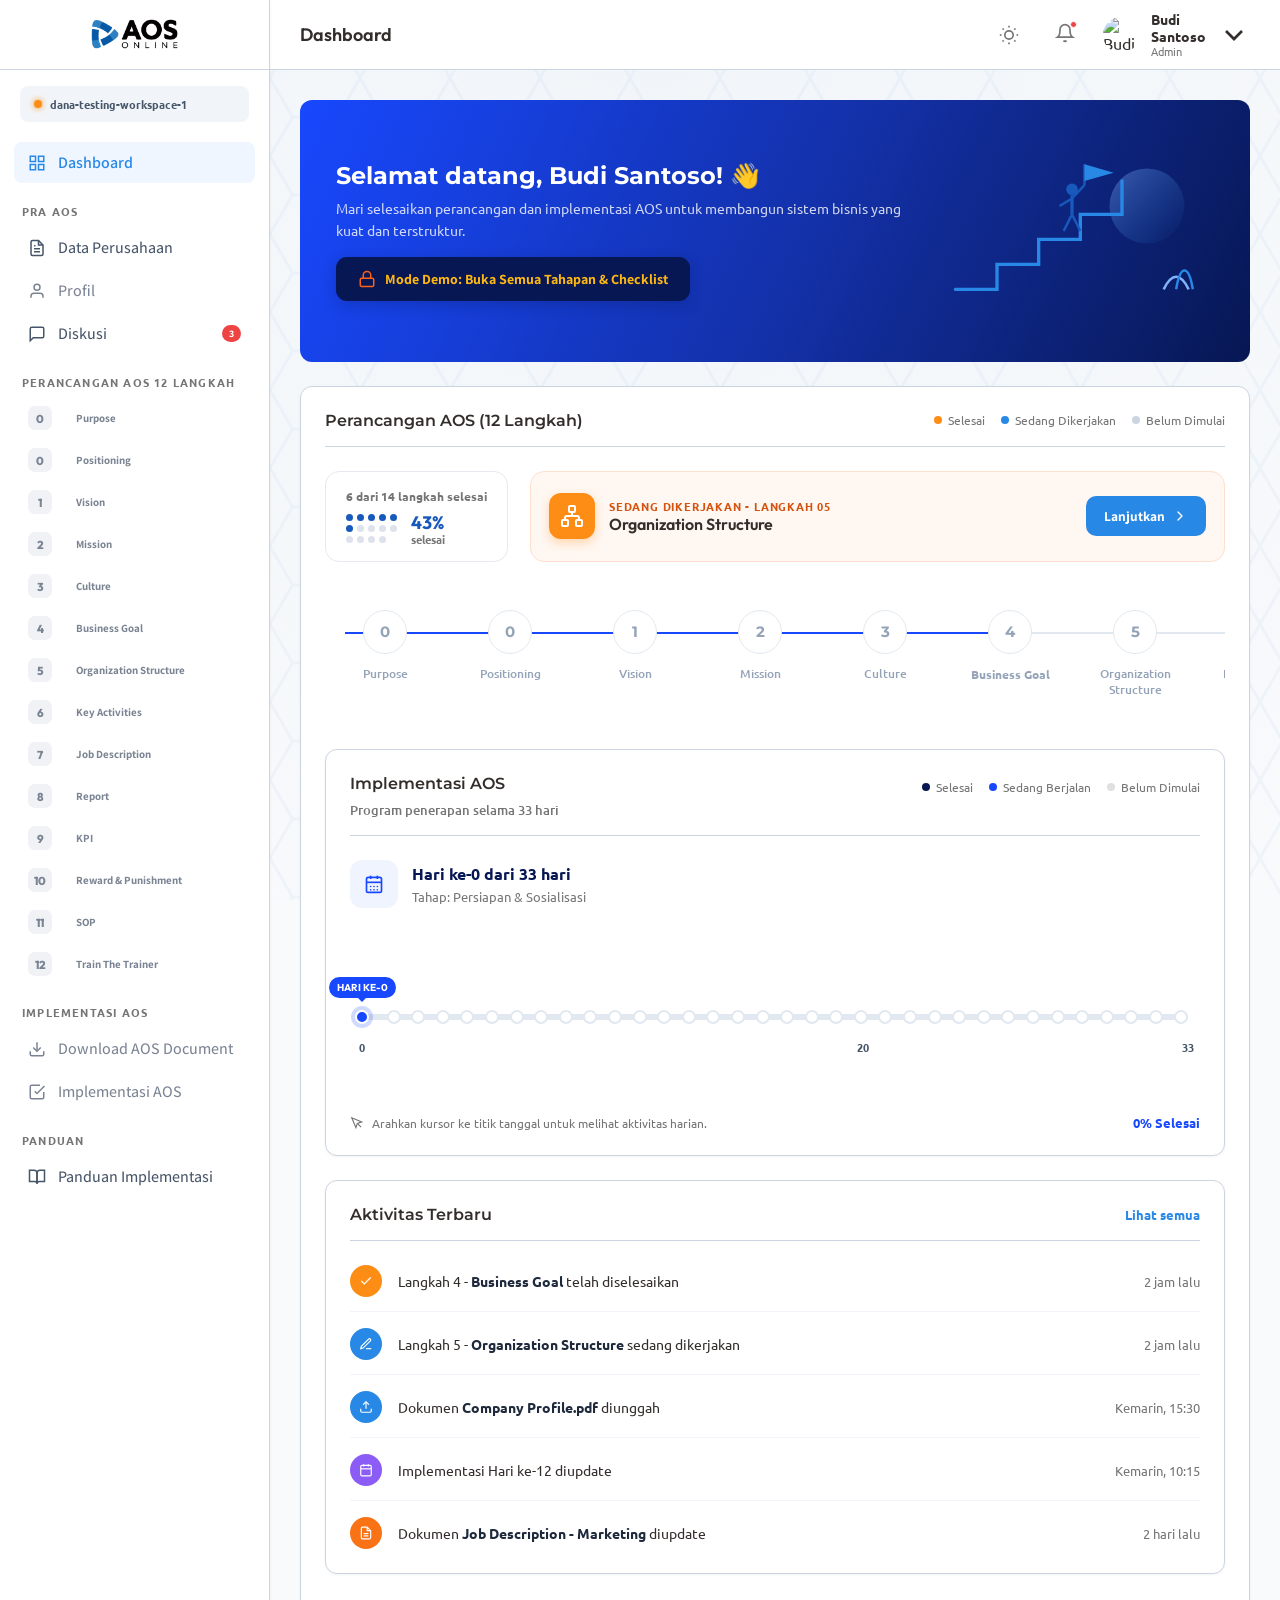
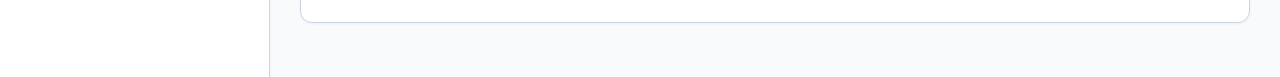
==== commit 9b7cf4a6: "fix dots" ====
--- a/index.html
+++ b/index.html
@@ -426,51 +426,45 @@
 
                         <!-- Implementasi AOS (33 Hari) Section -->
                         <section class="tracker-section">
-                            <div class="section-header">
-                                <h2 class="section-title">Implementasi AOS (33 Hari)</h2>
-                                <div class="status-legend">
-                                    <span class="legend-item"><span class="legend-dot bg-success"></span> Selesai</span>
-                                    <span class="legend-item"><span class="legend-dot bg-blue"></span> Sedang
-                                        Berjalan</span>
-                                    <span class="legend-item"><span class="legend-dot bg-muted"></span> Belum
-                                        Dimulai</span>
+                            <div class="section-header" style="flex-direction: column; align-items: flex-start; position: relative;">
+                                <div style="display: flex; justify-content: space-between; width: 100%; align-items: flex-start;">
+                                    <div>
+                                        <h2 class="section-title" style="margin-bottom: 8px;">Implementasi AOS</h2>
+                                        <p style="color: var(--text-muted); font-size: 13px; font-weight: 500;">Program penerapan selama 33 hari</p>
+                                    </div>
+                                    <div class="status-legend" style="margin-top: 5px;">
+                                        <span class="legend-item"><span class="legend-dot" style="background-color: #071753;"></span> Selesai</span>
+                                        <span class="legend-item"><span class="legend-dot" style="background-color: #1848FD;"></span> Sedang Berjalan</span>
+                                        <span class="legend-item"><span class="legend-dot" style="background-color: #e0e0e0;"></span> Belum Dimulai</span>
+                                    </div>
                                 </div>
                             </div>
 
                             <div class="implementation-container">
-                                <div class="impl-info-row">
-                                    <div class="impl-icon-box">
+                                <div class="impl-info-row" style="margin-bottom: 20px;">
+                                    <div class="impl-icon-box" style="width: 48px; height: 48px; border-radius: 12px; background-color: #f0f4ff; color: #1848FD;">
                                         <svg viewBox="0 0 24 24" fill="none" stroke="currentColor" stroke-width="2">
                                             <rect x="3" y="4" width="18" height="18" rx="2" ry="2"></rect>
                                             <line x1="16" y1="2" x2="16" y2="6"></line>
                                             <line x1="8" y1="2" x2="8" y2="6"></line>
                                             <line x1="3" y1="10" x2="21" y2="10"></line>
+                                            <circle cx="8" cy="15" r="1" fill="currentColor" stroke="none"></circle>
+                                            <circle cx="12" cy="15" r="1" fill="currentColor" stroke="none"></circle>
+                                            <circle cx="16" cy="15" r="1" fill="currentColor" stroke="none"></circle>
+                                            <circle cx="8" cy="19" r="1" fill="currentColor" stroke="none"></circle>
+                                            <circle cx="12" cy="19" r="1" fill="currentColor" stroke="none"></circle>
+                                            <circle cx="16" cy="19" r="1" fill="currentColor" stroke="none"></circle>
                                         </svg>
                                     </div>
                                     <div class="impl-meta-text">
-                                        <span class="impl-title" id="dashboard-impl-title">Hari ke-12 dari 33
-                                            hari</span>
-                                        <span class="impl-desc" id="dashboard-impl-desc">Tahap: Persiapan &
-                                            Sosialisasi</span>
-                                    </div>
-                                </div>
-
-                                <div class="impl-timeline-bar-wrapper">
-                                    <div class="impl-timeline-line">
-                                        <div class="impl-timeline-fill" id="dashboard-impl-fill" style="width: 36%;">
-                                        </div>
-                                        <span class="impl-marker" style="left: 0%;">1</span>
-                                        <span class="impl-marker active-marker" id="dashboard-impl-marker"
-                                            style="left: 36%;">12</span>
-                                        <span class="impl-marker" style="left: 60%;">20</span>
-                                        <span class="impl-marker" style="left: 100%;">33</span>
-                                    </div>
-                                </div>
-
-                                <div class="progress-bar-section">
-                                    <span class="progress-pct-text font-bold" id="dashboard-impl-pct"
-                                        style="margin-left: auto;">36% Selesai</span>
-                                </div>
+                                        <span class="impl-title" id="dashboard-impl-title" style="font-size: 16px; font-weight: 700; color: #071753; margin-bottom: 4px;">Hari ke-8 dari 33 hari</span>
+                                        <span class="impl-desc" id="dashboard-impl-desc" style="font-size: 13px; color: var(--text-muted);">Tahap: Persiapan & Sosialisasi</span>
+                                    </div>
+                                </div>
+
+                                <div class="impl-timeline-bar-wrapper" style="position: relative; margin-top: 50px; margin-bottom: 25px;"><div class="impl-timeline-line" id="dashboard-impl-line" style="height: 6px; background-color: #e2e8f0; border-radius: 10px; position: relative;"><div class="impl-timeline-fill" id="dashboard-impl-fill" style="width: 36%; height: 100%; background-color: #071753; border-radius: 10px; position: absolute; top: 0; left: 0; z-index: 2;"></div><div id="impl-timeline-dots" style="position: absolute; width: 100%; height: 100%; display: flex; justify-content: space-between; align-items: center; z-index: 3;"></div><span class="impl-marker active-marker" id="dashboard-impl-marker" style="left: 36%; z-index: 4;"></span><span class="impl-label" style="left: 0%;">0</span><span class="impl-label" style="left: 60.6%;">20</span><span class="impl-label" style="left: 100%;">33</span></div></div>
+
+                                <div class="progress-bar-section" style="display: flex; justify-content: space-between; align-items: center; margin-top: 25px;"><div style="font-size: 12px; color: var(--text-muted); display: flex; align-items: center; gap: 8px;"><svg viewBox="0 0 24 24" width="14" height="14" fill="none" stroke="currentColor" stroke-width="2"><path d="M3 3l7.07 16.97 2.51-7.39 7.39-2.51L3 3z"></path><path d="M13 13l6 6"></path></svg>Arahkan kursor ke titik tanggal untuk melihat aktivitas harian.</div><span class="progress-pct-text font-bold" id="dashboard-impl-pct" style="color: #1848FD; font-size: 13px;">36% Selesai</span></div>
                             </div>
                         </section>
 
@@ -1612,6 +1606,11 @@
 
     <!-- Link app.js -->
     <script src="app.js"></script>
+
+
 </body>
 
-</html>+</html>
+
+
+
--- a/styles.css
+++ b/styles.css
@@ -469,7 +469,7 @@
     width: 15px;
     height: 15px;
     border-radius: 50%;
-    background: #FD6118 !important;
+    background: #071753;
     border: 2px solid #fff;
     display: flex;
     align-items: center;
@@ -492,15 +492,20 @@
 
 /* Orange dot badge for active */
 .nav-item.active-step .step-num::after {
-    content: "" !important;
+    content: "✓" !important;
     position: absolute;
     top: -5px;
     right: -5px;
-    width: 13px;
-    height: 13px;
+    width: 15px;
+    height: 15px;
     border-radius: 50%;
     background: #FD6118 !important;
     border: 2px solid #fff;
+    display: flex;
+    align-items: center;
+    justify-content: center;
+    font-size: 10px;
+    color: #fff;
 }
 
 .nav-item.locked {
@@ -691,7 +696,7 @@
     background: linear-gradient(115deg, #1848FD 0%, #1330a6 55%, #071753 100%);
     border: none;
     border-radius: 12px;
-    padding: 30px;
+    padding: 56px 36px;
     display: flex;
     justify-content: space-between;
     align-items: center;
@@ -699,7 +704,7 @@
 }
 
 .banner-content {
-    max-width: 60%;
+    max-width: 65%;
 }
 
 .banner-title {
@@ -723,7 +728,7 @@
 }
 
 .banner-visual svg {
-    max-height: 120px;
+    max-height: 150px;
     width: auto;
 }
 
@@ -865,7 +870,7 @@
     width: 18px;
     height: 18px;
     border-radius: 50%;
-    background-color: #FD6118;
+    background-color: #071753;
     color: transparent;
     display: flex;
     align-items: center;
@@ -909,7 +914,7 @@
 
 /* Override badge check for timeline completed steps */
 .step-node.completed .badge-check {
-    background-color: #FD6118 !important;
+    background-color: #071753 !important;
     border: 2px solid #ffffff !important;
 }
 
@@ -930,16 +935,21 @@
 }
 
 .step-node.in-progress .node-circle::after {
-    content: "" !important;
+    content: "✓" !important;
     position: absolute;
     top: -4px;
     right: -4px;
-    width: 14px;
-    height: 14px;
+    width: 18px;
+    height: 18px;
     border-radius: 50%;
     background-color: #FD6118 !important;
     border: 2px solid #ffffff !important;
     z-index: 5;
+    display: flex;
+    align-items: center;
+    justify-content: center;
+    color: #ffffff;
+    font-size: 11px;
 }
 
 /* Locked Steps */
@@ -3321,3 +3331,60 @@
     padding-top: 8px !important;
     padding-bottom: 8px !important;
 }
+.impl-dot {
+    width: 14px;
+    height: 14px;
+    background-color: #ffffff;
+    border: 2px solid #e2e8f0;
+    border-radius: 50%;
+    box-sizing: border-box;
+    position: relative;
+    z-index: 1;
+}
+.impl-timeline-fill .impl-dot {
+    background-color: #071753;
+    border-color: #071753;
+}
+.impl-label {
+    position: absolute;
+    top: 25px;
+    font-size: 11px;
+    color: #475569;
+    font-weight: 600;
+    transform: translateX(-50%);
+}
+.impl-marker.active-marker {
+    width: 14px;
+    height: 14px;
+    background-color: #1848FD;
+    border: 2px solid #ffffff;
+    border-radius: 50%;
+    box-shadow: 0 0 0 4px rgba(24, 72, 253, 0.2);
+    transform: translateX(-50%);
+    top: -4px;
+    color: transparent;
+    display: flex;
+    justify-content: center;
+}
+.impl-tooltip {
+    position: absolute;
+    bottom: 24px;
+    background-color: #1848FD;
+    color: #ffffff;
+    font-size: 10px;
+    font-weight: 700;
+    padding: 4px 8px;
+    border-radius: 12px;
+    white-space: nowrap;
+    text-transform: uppercase;
+}
+.impl-tooltip::after {
+    content: '';
+    position: absolute;
+    bottom: -4px;
+    left: 50%;
+    transform: translateX(-50%);
+    border-width: 4px 4px 0;
+    border-style: solid;
+    border-color: #1848FD transparent transparent transparent;
+}
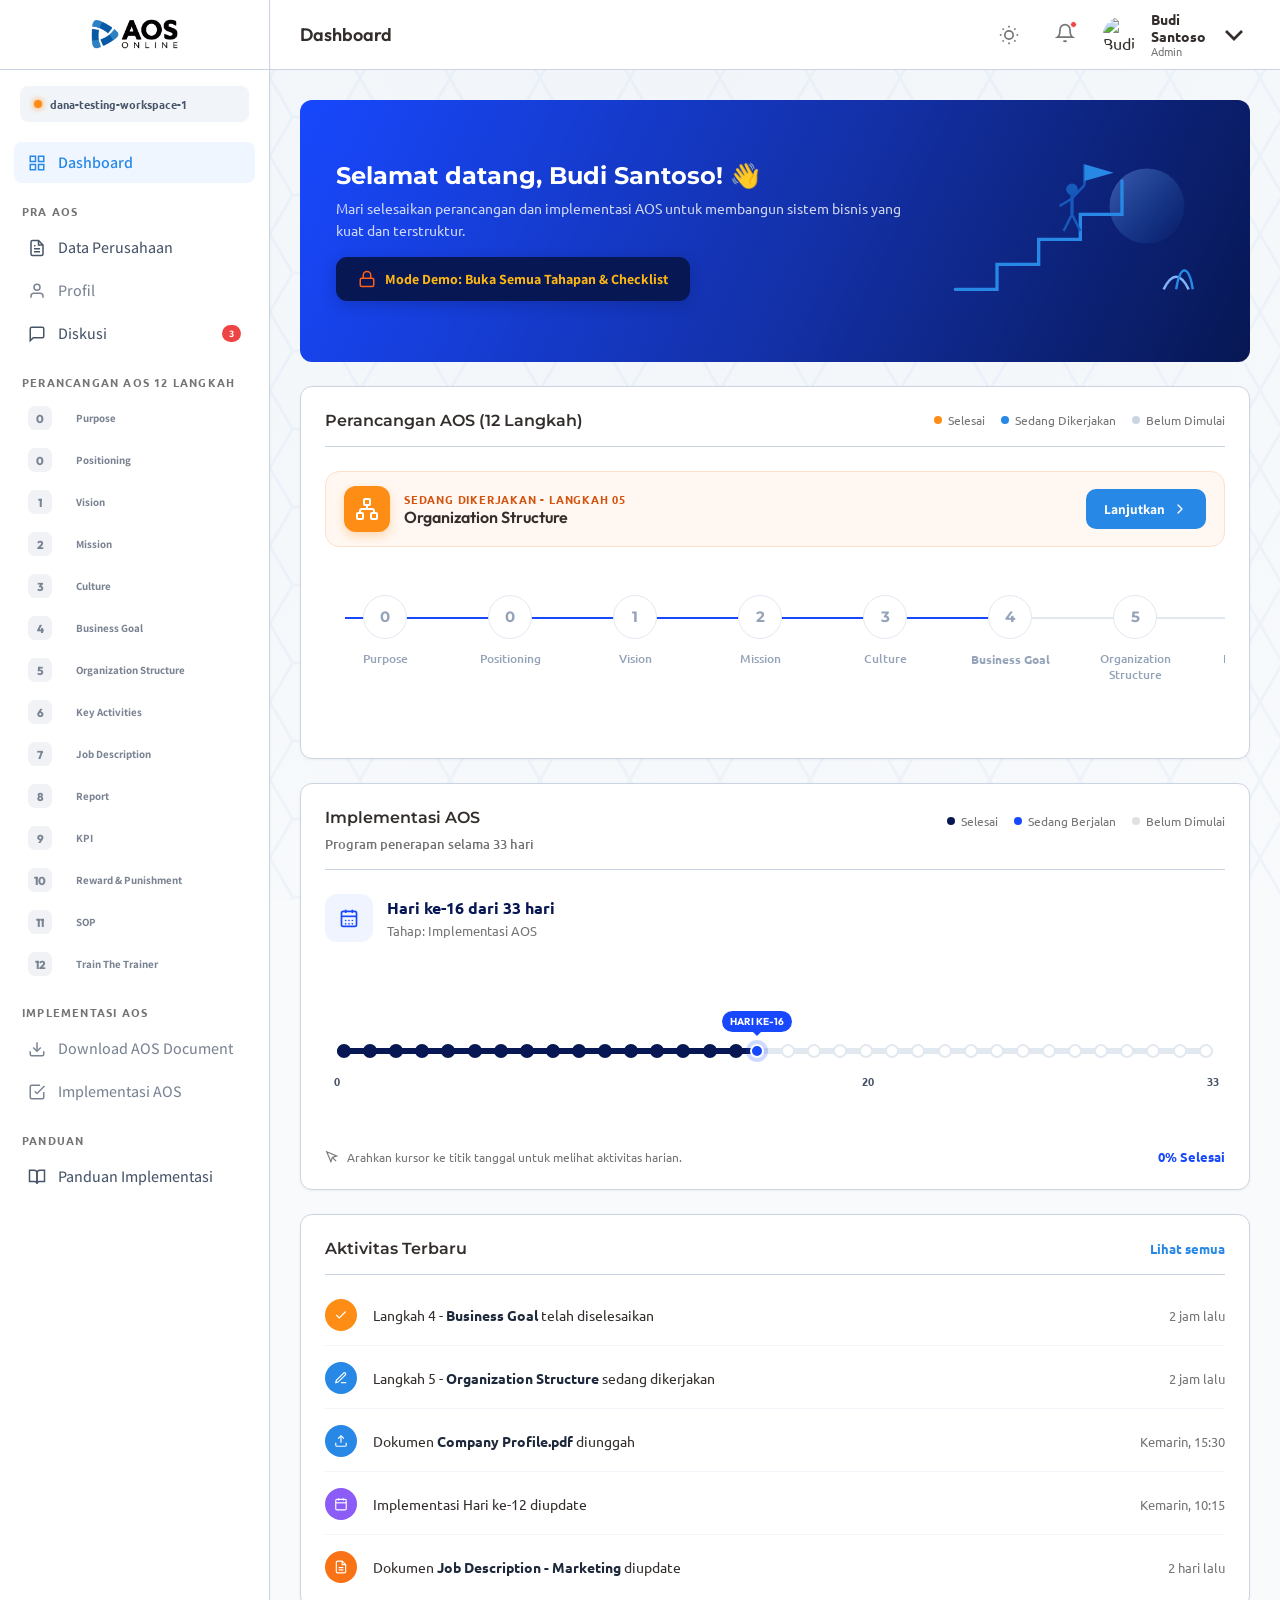
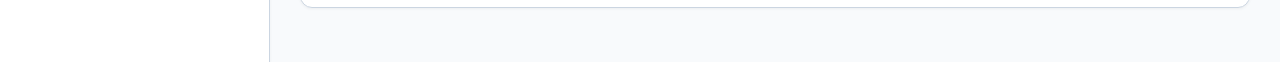
==== commit 4f7ab359: "fix feedback" ====
--- a/index.html
+++ b/index.html
@@ -288,31 +288,7 @@
 
                         <!-- Progress & Active Step Card -->
                         <div class="active-step-container" style="display:flex;gap:22px;align-items:stretch;margin:18px 0 24px;">
-                            <div style="flex:none;align-self:stretch;display:flex;flex-direction:column;justify-content:center;padding:16px 20px;background:#fff;border:1px solid #e6e9ef;border-radius:14px;">
-                                <div style="font-size:11.5px;font-weight:600;color:var(--text-muted);margin-bottom:9px;white-space:nowrap;">6 dari 14 langkah selesai</div>
-                                <div style="display:flex;align-items:center;gap:14px;">
-                                    <div style="display:grid;grid-template-columns:repeat(5,7px);gap:4px;">
-                                        <span style="width:7px;height:7px;border-radius:50%;background:var(--brand-royal);"></span>
-                                        <span style="width:7px;height:7px;border-radius:50%;background:var(--brand-royal);"></span>
-                                        <span style="width:7px;height:7px;border-radius:50%;background:var(--brand-royal);"></span>
-                                        <span style="width:7px;height:7px;border-radius:50%;background:var(--brand-royal);"></span>
-                                        <span style="width:7px;height:7px;border-radius:50%;background:var(--brand-royal);"></span>
-                                        <span style="width:7px;height:7px;border-radius:50%;background:var(--brand-royal);"></span>
-                                        <span style="width:7px;height:7px;border-radius:50%;background:#dde2ec;"></span>
-                                        <span style="width:7px;height:7px;border-radius:50%;background:#dde2ec;"></span>
-                                        <span style="width:7px;height:7px;border-radius:50%;background:#dde2ec;"></span>
-                                        <span style="width:7px;height:7px;border-radius:50%;background:#dde2ec;"></span>
-                                        <span style="width:7px;height:7px;border-radius:50%;background:#dde2ec;"></span>
-                                        <span style="width:7px;height:7px;border-radius:50%;background:#dde2ec;"></span>
-                                        <span style="width:7px;height:7px;border-radius:50%;background:#dde2ec;"></span>
-                                        <span style="width:7px;height:7px;border-radius:50%;background:#dde2ec;"></span>
-                                    </div>
-                                    <div style="display:flex;flex-direction:column;line-height:1.1;">
-                                        <span style="font-family:'Outfit',sans-serif;font-size:18px;font-weight:700;color:var(--brand-royal);">43%</span>
-                                        <span style="font-size:11px;font-weight:600;color:var(--text-muted);">selesai</span>
-                                    </div>
-                                </div>
-                            </div>
+
                             
                             <div style="display:flex;align-items:center;gap:14px;flex:1;padding:14px 18px;background:#fff7f1;border:1px solid #ffe0cc;border-radius:14px;">
                                 <div style="width:46px;height:46px;border-radius:12px;background:var(--success);display:flex;align-items:center;justify-content:center;flex:none;box-shadow:0 4px 10px rgba(254,141,22,.3);">
@@ -422,6 +398,8 @@
                                 </div>
                             </div>
                         </div>
+                    </section>
+
 
 
                         <!-- Implementasi AOS (33 Hari) Section -->
--- a/styles.css
+++ b/styles.css
@@ -464,17 +464,17 @@
 .step-item.completed .step-num::after {
     content: "✓";
     position: absolute;
-    top: -5px;
-    right: -5px;
-    width: 15px;
-    height: 15px;
+    top: -8px;
+    right: -8px;
+    width: 14px;
+    height: 14px;
     border-radius: 50%;
     background: #071753;
-    border: 2px solid #fff;
+    border: 1.5px solid #fff;
     display: flex;
     align-items: center;
     justify-content: center;
-    font-size: 10px;
+    font-size: 9px;
     color: #fff;
 }
 
@@ -494,17 +494,17 @@
 .nav-item.active-step .step-num::after {
     content: "✓" !important;
     position: absolute;
-    top: -5px;
-    right: -5px;
-    width: 15px;
-    height: 15px;
+    top: -8px;
+    right: -8px;
+    width: 14px;
+    height: 14px;
     border-radius: 50%;
     background: #FD6118 !important;
-    border: 2px solid #fff;
+    border: 1.5px solid #fff;
     display: flex;
     align-items: center;
     justify-content: center;
-    font-size: 10px;
+    font-size: 9px;
     color: #fff;
 }
 
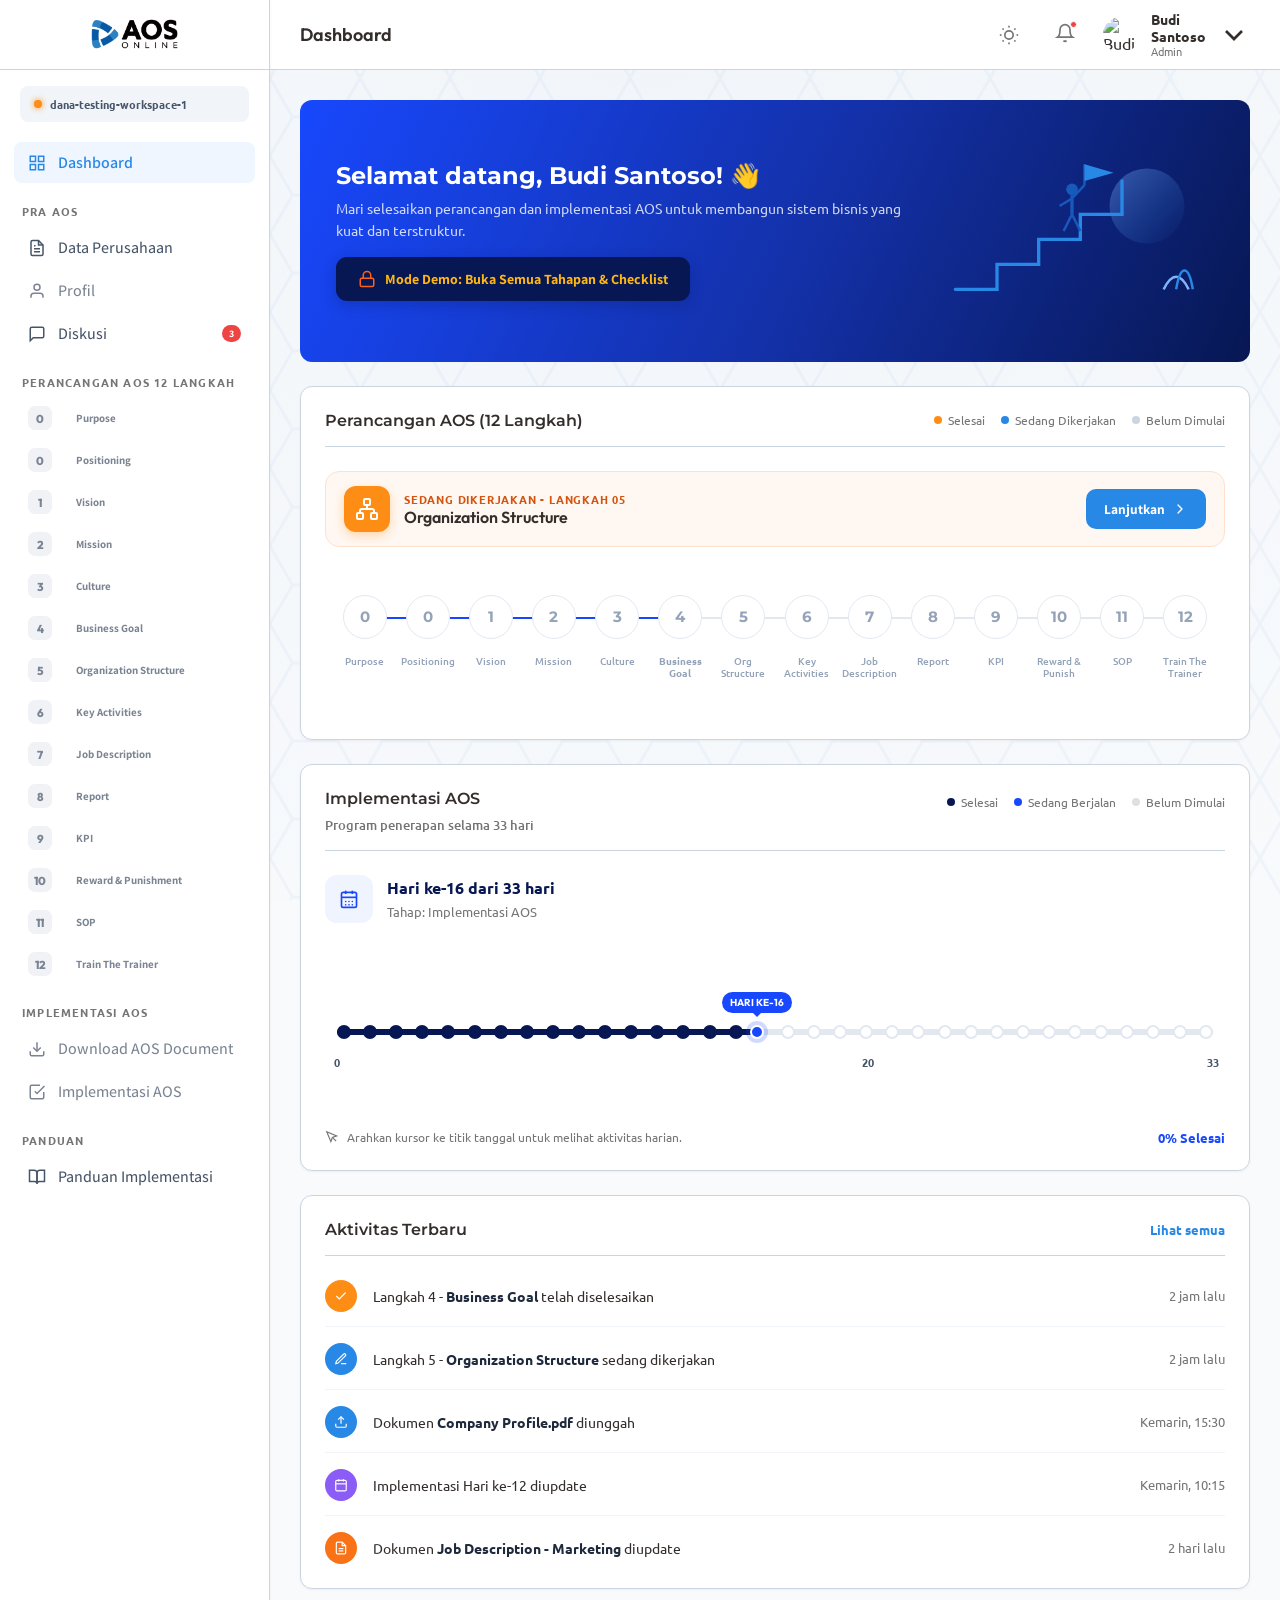
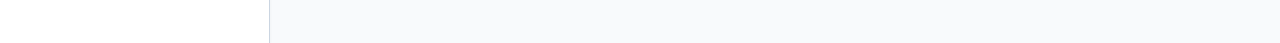
==== commit 6d577059: "fix step" ====
--- a/index.html
+++ b/index.html
@@ -355,10 +355,10 @@
                                         <div class="node-circle">4</div>
                                         <span class="node-label font-bold">Business Goal</span>
                                     </div>
-                                    <!-- Step 7: Organization Structure -->
+                                    <!-- Step 7: Org Structure -->
                                     <div class="step-node locked" data-step="7">
                                         <div class="node-circle">5</div>
-                                        <span class="node-label">Organization Structure</span>
+                                        <span class="node-label">Org Structure</span>
                                     </div>
                                     <!-- Step 8: Key Activities -->
                                     <div class="step-node locked" data-step="8">
@@ -378,17 +378,17 @@
                                     <!-- Step 11: KPI -->
                                     <div class="step-node locked" data-step="11">
                                         <div class="node-circle">9</div>
-                                        <span class="node-label">Key Performance Indicator (KPI)</span>
-                                    </div>
-                                    <!-- Step 12: Reward & Punishment -->
+                                        <span class="node-label">KPI</span>
+                                    </div>
+                                    <!-- Step 12: Reward & Punish -->
                                     <div class="step-node locked" data-step="12">
                                         <div class="node-circle">10</div>
-                                        <span class="node-label">Reward & Punishment</span>
+                                        <span class="node-label">Reward & Punish</span>
                                     </div>
                                     <!-- Step 13: SOP -->
                                     <div class="step-node locked" data-step="13">
                                         <div class="node-circle">11</div>
-                                        <span class="node-label">Standard Operating Procedure</span>
+                                        <span class="node-label">SOP</span>
                                     </div>
                                     <!-- Step 14: Train The Trainer -->
                                     <div class="step-node locked" data-step="14">
--- a/styles.css
+++ b/styles.css
@@ -805,23 +805,22 @@
 
 .horizontal-timeline-container {
     padding: 24px 0 35px 0;
-    overflow-x: auto;
+    overflow-x: hidden;
     width: 100%;
 }
 
 .timeline-nodes-wrapper {
     position: relative;
-    width: max-content;
-    min-width: 100%;
-    padding: 0 20px;
+    width: 100%;
+    padding: 0 10px;
 }
 
 /* Line running through all node circles */
 .timeline-connect-line {
     position: absolute;
     top: 22px;
-    left: 20px;
-    right: 20px;
+    left: 3.5%;
+    right: 3.5%;
     height: 2px;
     background: linear-gradient(to right, #1848FD 38%, #e2e8f0 38%);
     z-index: 10;
@@ -830,9 +829,10 @@
 .timeline-nodes-list {
     display: flex;
     justify-content: space-between;
-    gap: 45px;
+    gap: 4px;
     position: relative;
     z-index: 20;
+    width: 100%;
 }
 
 /* Indivual node styling */
@@ -841,7 +841,8 @@
     flex-direction: column;
     align-items: center;
     text-align: center;
-    width: 80px;
+    flex: 1;
+    min-width: 0;
     cursor: pointer;
 }
 
@@ -888,12 +889,14 @@
 }
 
 .node-label {
-    font-size: 11.5px;
-    line-height: 1.4;
+    font-size: 10px;
+    line-height: 1.25;
     color: var(--text-muted);
     font-weight: 500;
     display: block;
-    max-width: 100px;
+    max-width: 100%;
+    margin-top: 4px;
+    word-wrap: break-word;
 }
 
 .font-bold {
